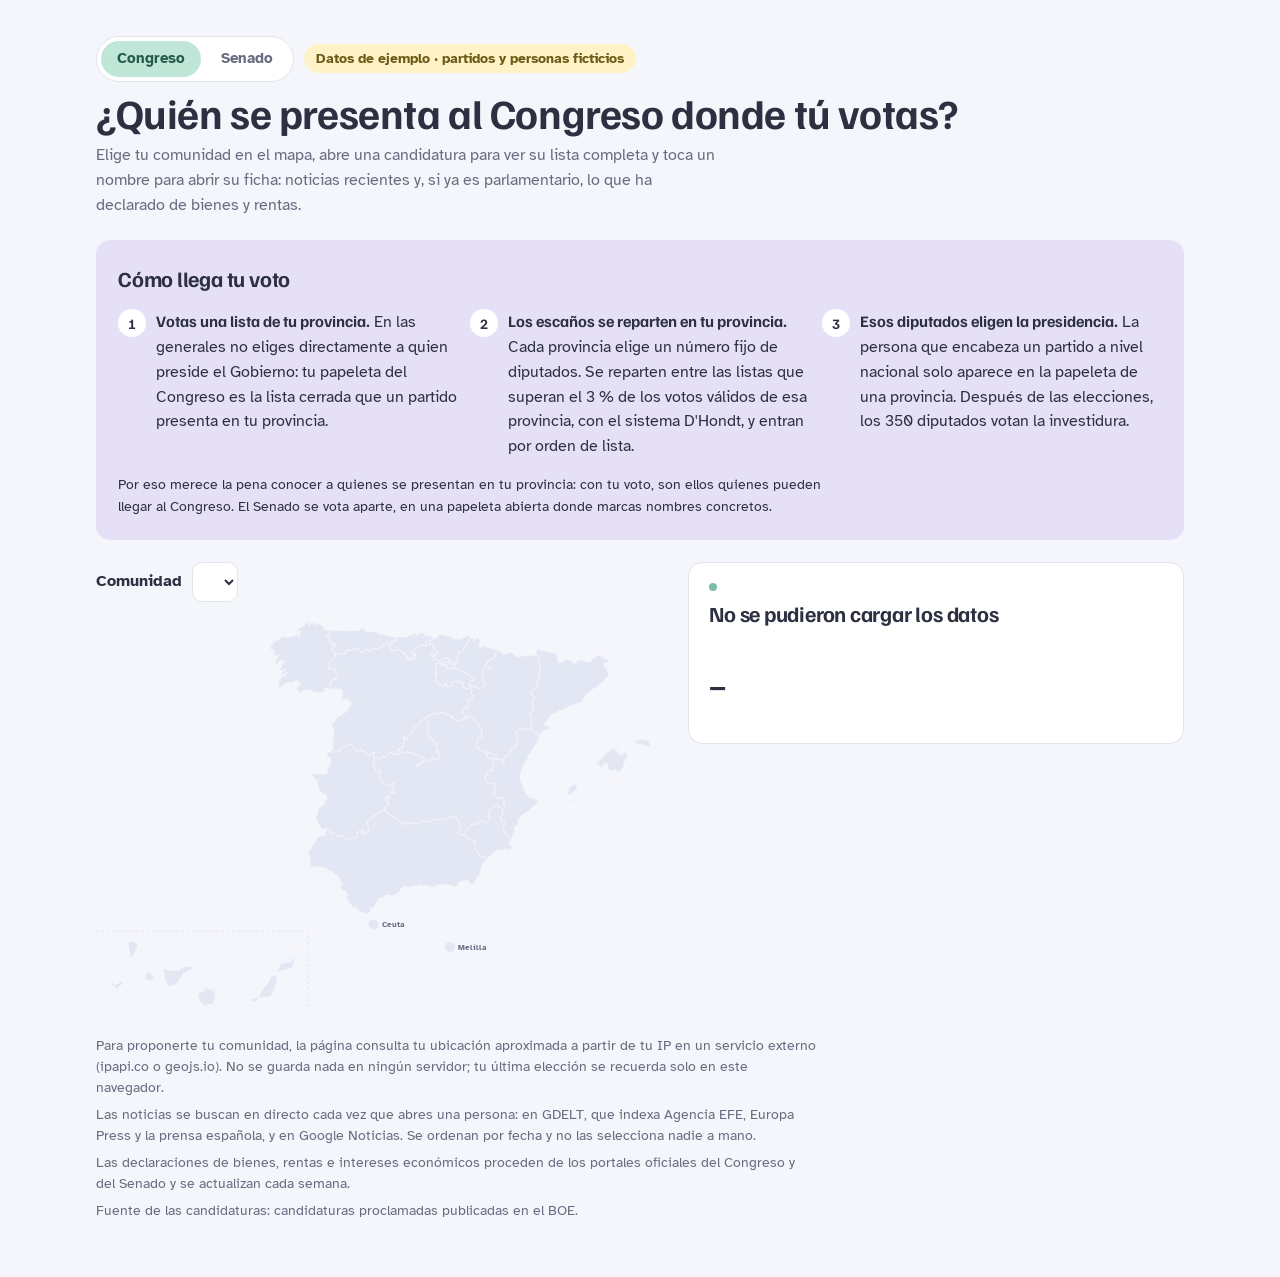
==== index.html @ e9a712c1 "Add files via upload" ====
<!doctype html>
<html lang="es">
<head>
<meta charset="utf-8">
<meta name="viewport" content="width=device-width, initial-scale=1, viewport-fit=cover">
<title>Candidaturas al Congreso</title>
<meta name="description" content="Quién se presenta en tu provincia a las elecciones generales y cómo llega tu voto a sus candidatos.">
<link rel="preconnect" href="https://fonts.googleapis.com">
<link rel="stylesheet" href="https://fonts.googleapis.com/css2?family=Atkinson+Hyperlegible:wght@400;700&family=Familjen+Grotesk:wght@600;700&display=swap">
<link rel="stylesheet" href="estilos.css">
</head>
<body>
<div class="wrap">
  <header>
    <div class="top">
      <nav class="camaras" aria-label="Cámara">
        <a href="./" aria-current="page">Congreso</a>
        <a id="otra-camara" data-base="https://senado.example.es/" href="https://senado.example.es/">Senado</a>
      </nav>
      <p class="aviso" id="aviso" hidden>Datos de ejemplo · partidos y personas ficticios</p>
    </div>
    <h1>¿Quién se presenta al Congreso donde tú votas?</h1>
    <p class="lead">Elige tu comunidad en el mapa, abre una candidatura para ver su lista completa y toca un nombre para abrir su ficha: noticias recientes y, si ya es parlamentario, lo que ha declarado de bienes y rentas.</p>
  </header>

  <section class="intro" aria-labelledby="t-intro">
    <h2 id="t-intro">Cómo llega tu voto</h2>
    <ol>
      <li><span class="paso">1</span><p><b>Votas una lista de tu provincia.</b> En las generales no eliges directamente a quien preside el Gobierno: tu papeleta del Congreso es la lista cerrada que un partido presenta en tu provincia.</p></li>
      <li><span class="paso">2</span><p><b>Los escaños se reparten en tu provincia.</b> Cada provincia elige un número fijo de diputados. Se reparten entre las listas que superan el 3&nbsp;% de los votos válidos de esa provincia, con el sistema D'Hondt, y entran por orden de lista.</p></li>
      <li><span class="paso">3</span><p><b>Esos diputados eligen la presidencia.</b> La persona que encabeza un partido a nivel nacional solo aparece en la papeleta de una provincia. Después de las elecciones, los 350 diputados votan la investidura.</p></li>
    </ol>
    <p class="nota">Por eso merece la pena conocer a quienes se presentan en tu provincia: con tu voto, son ellos quienes pueden llegar al Congreso. El Senado se vota aparte, en una papeleta abierta donde marcas nombres concretos.</p>
  </section>

  <main>
    <div class="mapa-caja">
      <div class="selector">
        <label for="sel-ccaa">Comunidad</label>
        <select id="sel-ccaa"></select>
      </div>
      <svg class="mapa" viewBox="0 0 800 560" role="group" aria-label="Mapa de comunidades autónomas">
<path class="marco" d="M-0.7,444.9L296.9,444.9L296.9,555.3"/>
<path class="ca" data-id="andalucia" tabindex="0" role="button" aria-pressed="false" aria-label="Andalucía" d="M323.8,301.5L325,301.9L326.8,303.2L328.2,303.6L329.5,303.3L329.2,305.1L328.4,306.4L328.7,306.8L330.4,306.9L330.4,307.6L331.3,308.1L332.1,307.6L334.9,308.1L336.5,307.9L338.2,310.3L337.9,311.7L338.6,312.1L339.6,311.7L341.8,312.2L341.9,312.7L343,312.7L342.7,311.9L344,310.8L343.6,310.3L345.3,310.2L346.3,310.7L347.2,310.8L347.7,312.8L348.8,313.5L349.8,314.6L352,315L352.7,315.7L354.3,315.8L355,316.7L357.6,314.6L358.6,314.6L361.3,313.8L362.3,314.2L362.9,313.8L364.6,314L365.5,312L365.4,311.2L366.1,311.1L366.5,310.1L365.7,309.1L366.4,307.2L367.7,306.7L367.9,305.5L369.6,304.5L370.1,304.7L371.9,303.9L373.1,304.2L374.2,303.3L375.9,304.2L375.1,305.1L375.6,305.8L374.7,306.7L373.6,307.1L373.9,309.2L375.5,309.4L378.1,306.6L380.2,306.9L380.6,305.9L381.3,306L382.2,305L382.1,303.2L382.9,302.9L382.7,299.9L382.1,299.1L381.5,297L380.7,296.4L381.4,294.4L380.3,293.3L380.4,292.5L381,290.8L383.1,289.2L384.5,289.3L384.8,288.1L387.6,286.2L387.8,285L388.8,285.1L388.5,284L389.2,282.9L392,283.2L391.9,282.3L392.6,281.5L394.2,280.7L394.9,279.8L396,279.2L396.1,278.5L397.1,278.9L397.1,278.1L397.8,278L397.1,275.7L397.7,276.1L399.8,275.9L400.6,276.3L402.8,275.2L403.7,275.4L404.7,276.3L404.7,277L407.1,277.7L409.8,277.5L410.3,278.9L410.5,281.1L412.4,282.3L413.6,282.3L415.6,283.3L416.8,283.5L417,284.5L418.6,284.9L420.5,286.1L421,287.5L422.9,287.9L423.1,288.6L423.9,288.3L424.1,288.9L425,289.2L426.1,290.4L427.6,292.6L429,292.8L433.1,294.6L434.6,295.6L435.3,295.3L435,293L435.8,292.5L437.2,292.6L440,293.5L443.6,293.5L446.3,294.1L450.1,294L451.6,293.5L452.4,293.6L453.6,292.6L453.6,291.6L454.5,291L456.3,290.9L457.3,291.4L457.7,290.9L459,291.4L461.2,291.8L462.3,292.3L463.7,291.7L463.8,289.2L465.5,289.5L466.1,291.4L467.1,291.5L468.5,292L470.5,291.4L472.4,289.6L472.4,287.7L474.5,287.3L475.2,287.4L476.4,288.4L480.6,288.8L482.7,289.4L485.3,287.1L488,290.4L488.5,289.7L488.3,288.8L489.7,287.4L490.6,287.1L492,287.3L492.7,288.1L493.9,287L496,285.9L496,285.4L497.5,284.5L497.8,283.8L499.2,284.9L501.6,285.6L503.9,284.6L504.7,284.6L506.1,285.7L505.7,286.5L506.1,287.3L505.7,288.7L506,289.8L506.9,290.3L507.6,290.1L509.7,290.5L509.4,291.9L510,293L509.9,295.6L510.1,296L511.7,296.4L512.1,297.4L511.7,298.2L511.8,299.2L511.4,299.9L511.8,301.7L511,302.6L509.8,304.5L509.2,304.9L509,305.7L507.6,307.3L508.8,308L509.6,308.1L510.7,308.8L512.7,309.3L513.1,309.8L515.3,310.2L516.6,310L518.5,311.1L518.6,312L519.5,313.4L521.2,315L523.1,315.9L524.1,317L525,316.4L526.2,316.2L527.2,317.4L529.2,317.2L530.6,317.6L531.6,317L532.5,317.6L531.7,319.1L531.7,320.3L531.4,322.7L532,325.2L531.5,325.7L531.5,328.2L533,330.8L534.1,331.8L534.2,332.5L537.8,337.4L539.2,339.5L540.9,340.5L540.6,339.6L543.8,339.8L547,341.9L548.6,343.2L547.8,344.2L547,344.2L546.3,345.2L545.6,347L543.5,349.5L542.9,350.8L542,351.4L541,354.7L540.8,357.4L540.3,358L540.2,360.2L539.1,362.1L539.2,363.2L538.3,364.7L538.6,366.8L537.9,367.6L537,367.4L536.2,368.2L535.7,369.6L534.9,369.6L534.2,370.5L534.5,372.9L533.5,373.1L531.9,375L531.8,376.5L530.1,377.3L529.3,379L528.2,379.1L526.5,379.8L523.7,376.4L521.8,374.6L520.7,373.9L518.8,373.6L517.1,374.4L516.1,375.4L513.9,374.1L512.8,374.8L510.2,375.4L508.7,377.7L507.9,380.3L506.6,381.8L504.5,382.8L502,383.1L500.3,382.1L499.3,381.8L498.3,382.4L497.7,382.3L495.9,380.2L494.9,379.6L494,379.5L492.4,380.3L490.4,379.9L488.3,380.1L486.4,379.8L484.7,380.1L482.6,380L482.4,380.3L480.8,379.8L478.2,380.8L476.7,380.8L475.7,382.2L473.6,382.9L473.4,383.3L470.5,383.3L468.7,381.8L467.5,382.4L466.3,381.9L465.4,380.9L462.8,380.8L462.2,381.7L460.3,381.6L459.6,381.9L458.7,381.3L458.2,381.8L457.1,380.9L455.3,380.5L453.9,380.8L453.3,381.2L451.6,381.4L449.9,382.2L448.4,381.5L445.2,381L444.4,381.2L443.3,382.3L440.6,382.9L437.4,383.2L435.9,383L433.4,383.1L430.9,382.6L429.3,383.9L428.4,385.8L427.2,387.1L425.9,389.6L424.6,390.5L422.8,390.8L421.8,391.6L420.5,394.4L418.9,394.6L418.2,395.3L416,395.6L411,394.4L409.2,394.4L407.6,394.9L404.4,397.1L403.3,397L402.1,397.6L401.1,397.6L400.1,398.4L398.9,398.7L398,399.4L397,399.4L395.1,401.6L393.9,405.1L393,405.6L391.7,408.6L390.9,409.6L390,412.1L389.8,413.6L389.2,413.7L388.3,413.1L387.8,412.2L386,412.3L385.3,413.3L385.4,415L386.2,414.7L386.2,415.4L385.3,415.3L385.8,415.9L385.3,417.1L386,417.4L385.8,418.1L384.3,419.2L383.3,419L382,419.9L379.4,421.1L378,421.3L376.1,419L374.2,418.2L373.4,418.6L371.7,417.9L370.3,417L369.7,417.5L368.5,416.1L367.4,414.4L366.3,413.2L364.6,411.6L363.3,411.5L361.4,411.9L360.3,411.5L359.3,411.7L357.4,408.3L357.1,407.1L356,405.6L354.7,405.4L353,401.4L351.5,400.1L350.8,397.5L348.7,393.3L347.9,392.2L349,392.5L349.9,394.2L349.6,394.8L350,395.9L351.2,396.3L351.8,395.2L352.7,395L353.6,393.8L353.6,393.1L352.4,392.7L352,393.8L351,394L350,393.1L350.9,392.9L351.5,390.5L350.8,389.6L349.7,389.8L349.1,388.5L348.2,387.7L346.5,387.3L345.8,387.8L344.2,386.8L344.2,386L342.2,382.1L342.2,381.1L343.3,380.6L345.7,378.7L345.5,378.1L344.3,377.5L342.4,372.4L341.7,371.3L339.8,368.7L336.6,366L331,362.1L327.7,360.1L326.1,359.6L325.7,359L324.2,358.4L322.5,356.8L322.5,357.5L323.6,358.5L320.9,357.1L318.3,355.5L316.2,354.8L315.8,355L312.8,354.7L307.3,354.9L306,355.2L302.9,356.4L301.4,355.7L301.1,352.8L300.5,352.1L301.1,350.8L300.3,348.9L300.3,346.7L300.6,346.1L300.6,344.4L299.6,343.5L300.3,342.8L299.9,342.4L299.9,341L299.5,340L299.7,339.2L299,338.7L298.6,337.2L297.9,337.2L297.4,335.6L298.1,335.3L297.7,334.7L298.3,334.3L298.9,332.9L300.5,330.7L300.9,327.9L302.3,325.6L302.1,324.9L303.3,324.5L304.1,323.6L306.6,321.7L308.5,318.7L308.4,317.6L309.6,316.3L310,314.5L309.4,313.3L310.1,312.6L311,312.9L312,312L313.2,312.7L315.5,312.1L315.1,310.8L316.5,310L317.8,310.6L317.9,311.4L318.7,311.8L319.6,311.2L320.5,311.3L320.6,309.9L321,309.7L321.2,307L321.8,307L322.5,304.6L322.1,304L322.8,302.7Z"><title>Andalucía</title></path>
<path class="ca" data-id="aragon" tabindex="0" role="button" aria-pressed="false" aria-label="Aragón" d="M520.1,145.1L518.9,144L516.3,143.4L516.1,141.7L515.4,138.3L514.9,138.1L515,136.5L515.5,135.6L515.2,134.6L515.7,134.5L516.8,133.2L516.8,130.9L517.3,129.8L519.5,130.3L520,130.6L519.8,132.7L521,132.8L521.4,132.3L523.2,131.4L523.8,131.4L523.3,130.3L523,128.6L521.9,127.4L521.9,125.5L522.3,124.4L521.1,122.8L521.1,121.5L522.4,121.3L523.8,121.5L524.7,119.7L525.6,119.3L526.1,118.1L527.9,118L528.2,116.3L528.8,116.1L529.1,114.7L527.8,114.2L528,113.4L527.1,112L526,111.5L526.3,110.7L527.2,109.5L526.9,107.6L526.6,107.7L526.2,106.3L525.5,105.3L525.3,102.4L524.9,101.8L525.8,101.3L525.5,100.2L526.1,100.8L527,100.7L527.7,101.1L528.7,100.7L529.7,102.1L530.8,102.6L531.9,102.8L532.4,102L533.1,102L534.7,102.7L535.4,103.9L536.9,104.5L538.2,104.5L539.1,103.7L540.2,103.7L541,104.1L542.2,104.1L542.8,103L543.6,102.5L544,100.4L544.9,98.5L546.2,97.2L545.9,95.7L544.3,95.7L543.6,94L542.4,93.1L542.4,90.3L541.5,89.2L541.4,88.2L541.9,87L542.2,85.3L541.8,84.6L543.4,82L544.2,81.1L543.9,80.3L543,80.1L543.6,78.5L543.5,77.7L544.4,76.3L545.4,75.8L546,74.5L545.8,73.9L545.1,73.1L546,70.7L547.5,71.3L548.4,70.9L548.3,69.4L549.9,68.2L549,67.8L549.8,67.7L549.9,65.8L552.2,65.6L553,65.8L554.2,65.4L554.4,64L554,63.2L554.4,62.7L556.6,62.4L557.4,61.9L558.2,60.2L559.1,60.2L558.9,59.3L560.3,59.1L560.9,57.9L560.3,57.1L560.6,56.8L560.3,54.7L560.6,54.7L561.7,53.2L561.5,51.8L562.8,50.7L563.9,50.5L564.8,50.7L564.8,51.8L566.1,52.7L566.8,52.4L567.6,53.4L569.9,54.8L570.1,56.2L570.9,55.9L571.5,56.4L571.4,57.3L572,57.4L572.2,56.6L572.8,56.7L572.8,55.7L573.4,54.9L576,56.2L577.2,55.4L577.8,55.9L578.9,54.9L579.5,53.8L580.3,53.9L580.7,53.1L582.1,53.6L583.6,54.9L585.9,55.9L586.6,55.1L587.1,56.6L587.5,56.7L588.8,58.3L588.9,58.9L590.4,59L590.7,60.1L593.1,60.4L594,59.5L594.9,59.7L596.4,58.5L597,58.8L598.1,58L599,57.9L599.5,57.2L600.6,57.5L601.5,58L602.7,58L603.2,59.1L604.2,60.1L605.3,59.2L605.2,58.3L606.4,57.2L607.9,58.3L608.9,58.7L611.1,58L612.5,58.3L613,57.7L615.2,57.8L615.8,57.6L617.8,57.8L618.7,59L619.3,59.3L619.6,60.8L621.2,61.5L622.3,61.4L622.1,63.9L621.4,65.2L621,66.7L621.6,67L620.9,68L620.1,68.1L620.9,69.4L621.1,70.7L622.1,71.6L621.8,72.2L622.7,73.1L621.9,74.2L623.8,74.7L622.7,75.6L622.8,76.1L623.7,76.2L623.1,77.4L623,79.8L622.3,81.5L622.4,82.2L621.9,84.2L622.6,84.6L622,85.3L622.4,87.6L621.8,88.3L621.4,91L621,91.8L621.5,92.3L621.3,93L620,93.7L619.5,95.4L619,94.9L618,97L619.6,97.3L619.4,99.3L620.1,99.9L619.1,100.5L619.1,101.1L618.3,101L617.8,102.8L616.6,102.9L615.7,104L615.3,105.9L612.7,106.6L612.7,107.9L612.2,107.5L611.7,108.9L610.3,110.7L610.3,111.7L611.7,113.2L611.3,113.7L611.5,114.9L613.6,115L614.5,114.5L615,115.3L614.8,116.4L615.5,117.5L614.5,119L614,120.4L611.7,120.9L612,122.1L612.5,122.4L612.2,124.5L611.4,125.6L613,126.6L613.7,127.6L612.8,128.9L613.7,129.5L613.6,130.1L614.5,131.3L614,134.1L613,133.9L612.3,134.3L611.9,137.5L610.7,138.4L610,138.4L610,139.5L608.5,139.3L608.1,139.9L608.5,140.3L608.3,142L609,142L609.1,143.2L610.5,144.5L611.6,145.2L610.9,145.4L611.9,146.7L612.1,147.9L611.9,149.4L611.4,149.9L610.7,152.3L611.4,152.8L611.3,153.7L612.6,155.4L611.8,156.5L611,157.3L610.9,158.3L610.2,158.4L609.4,159.4L608.9,159.2L608.8,160.4L607.8,161.2L606.6,160.8L605,161.7L604,163L603.3,162.8L603.3,161.8L602.7,161.2L601.2,161.2L600.9,161.6L599.5,161.5L596.9,160.3L596.1,159.3L596.1,158.7L594.2,159.1L593.1,160.7L592.7,162.6L593,164L592.4,164L589.9,165.7L589.4,164.8L588.2,165.1L587.3,166L587.8,166.4L587.6,167.9L590,168.8L591,168.2L591.1,170.9L591.5,171.8L591.1,172.9L592.2,174.2L592.4,175.4L590.1,176.4L589.7,177.2L590.3,178.1L591.4,178.8L592.2,179.8L592.5,181L591.4,181.5L589.5,183.8L588.2,185L589,186L589,186.7L586.4,188.4L585.7,188.2L584.7,188.9L583.4,188.5L582.7,187.9L582.2,191.1L581.8,191.6L582,192.9L581.5,194.2L580.7,194.5L579.9,195.9L580.6,197.5L580.2,197.3L579.3,197.8L578.6,198.7L577.1,199L576.5,199.5L574.8,199.6L574.7,201.2L573.8,202.3L572.2,203L571.8,204.7L572.6,206.7L574,208L572.9,208.6L571.3,210L570.5,209.8L569.5,209L569.9,207.7L569.2,206.4L569.4,205.2L568.8,204L568.3,204.4L566.9,203.6L565.4,203.4L564.5,203.8L563.2,203.5L561.3,204L560.5,204.6L559.8,204.3L558.8,202.3L559.9,202L561.9,200.7L562.3,199.4L560.7,197.9L559.7,197.6L558.7,196.8L556.6,197.2L555.5,197.1L555,196.6L554.8,195.6L553.5,194.2L552.8,192.8L552.3,192.6L551.9,193.6L552.1,195.6L550.8,196.5L550.3,196.2L549.3,196.4L547,195.9L547.1,195.3L547.2,193.2L545.8,194L544.3,193.1L543.1,193.8L541.8,192.7L540.9,191.6L540.3,191.3L538.1,189.4L537.8,188.7L536.8,188L536.4,188.1L536,189.8L535.3,188.5L536.5,187.6L535.4,186.4L534.6,186L533.1,183.9L531.9,183.6L532.1,182.8L532.7,182.8L534,180.1L536.1,178.7L535.6,175.9L536.1,174.6L535.8,174L536.5,173.2L536.9,173.7L538.1,173.7L539.6,174.6L541.7,172.7L540.8,171.8L541.7,169.4L541.7,167.9L540.7,166.3L540.5,165.2L541.3,164.1L540.9,161.2L539.9,160.6L537.7,158L537.5,157.1L538.1,155.6L535.8,153.1L533.6,151.4L531.8,149.7L531.3,148.7L530,147.6L527.7,147L526.2,145.5L524.8,145.4L524.1,143.9L523.7,143.7L521.8,144.6L520.2,144.9ZM552.4,74.1L551.5,76L554.1,76.5L554.4,75.9L553.7,74.8ZM550.8,76.3L549.6,77.3L549.5,78.5L550.6,77.7Z"><title>Aragón</title></path>
<path class="ca" data-id="asturias" tabindex="0" role="button" aria-pressed="false" aria-label="Principado de Asturias" d="M329.6,23.4L329.7,22.8L331.8,22.9L332.8,22.1L334.1,22.2L335.5,22.7L335.7,22.5L337.2,22.6L337.9,23.2L338.8,23.2L339.5,22.5L339.8,22.9L340.7,22.8L341,23.2L341.6,22.8L342.5,23.2L343.5,22.7L344.6,22.7L346,23.5L346.4,23.4L348.4,23.8L350.3,23.7L350.4,22.7L351.9,23.7L353.2,23.4L354.1,23.8L355.5,23.4L356.5,23.3L358.8,22L360.2,22.8L360.8,22.6L360.7,23.2L361.5,23.1L363.6,23.9L365.3,23.3L367,22.4L367.4,22.6L369.3,22.7L370,22.3L369.7,21.8L371,21.2L371,20.5L372,20.6L373.1,19.7L373.1,18.8L373.7,18.9L374.2,19.8L375.8,20.2L375.6,21L376.9,22.7L377.6,23.1L378.8,23.5L379.1,24.5L380.8,24.8L381.9,24L382.6,24.5L385.6,24.3L386.4,24.7L387.4,24.4L389.5,24.2L390.5,25.2L393.6,25.2L394.9,26.1L394.8,26.6L396.4,27.7L396.8,28.4L399.9,27.9L400.4,28.2L401.5,28.3L402.1,28.8L404.3,29.2L405.7,29L407.1,29.1L409,29.7L409.5,30L410.6,29.9L411.3,30.4L413.4,30.7L414.3,31.3L416.6,31.7L417.6,32.1L420.4,32.2L420.8,32.5L421.6,32.1L422.8,32.4L422.9,33L422,33.8L422,35L422.5,35.2L422.5,38.2L421.9,38.8L421.5,38L419.3,37.4L418.2,38.6L418.4,38.9L415.7,39L414.8,39.5L415.1,40.8L414.6,41.9L414.7,43L413.9,43.2L413,42.8L411.3,43.5L410.6,43.4L410.7,42.9L410,42.1L409.5,40.9L408.6,40.4L407.7,41L406.9,41.1L404.8,43.2L404.8,43.9L403.9,43.2L403.3,43.2L402.5,43.7L401.9,43.5L401.9,44.1L401.2,45.2L400.9,47.4L399.5,47.4L399.2,46.7L398.5,47.4L397.7,47.5L396.5,48.3L394.7,48.1L394.2,48.7L393.1,48.3L392,48.3L391.9,47.7L390.4,48.1L390.1,50.1L387.9,49.7L386.8,49.8L386.2,51.4L385.8,51.1L384.6,51.6L383.5,51.4L383.2,50.9L381.2,50.8L379,49.5L377.5,50.3L377.2,51.3L376,53.1L376.3,53.8L374.6,54.4L373.1,54.3L372.5,53.3L371.5,53.4L371.5,52.7L370.8,52.8L369.8,51.8L369,51.5L368.5,50.2L368.8,49.6L368.4,49L366.7,49.5L364.3,48.3L363.9,48.8L363.7,50.6L362.2,51.1L361.7,50.4L360.3,49.6L359.3,49.7L358.7,51L358.8,51.7L357.4,51.3L356.7,50.3L356.3,50.7L355,50.4L355,49.8L354,49.1L353.4,49.9L352.5,50L352.6,51.1L351.9,51.2L352,52L350.6,52.8L349.4,52.3L349.7,53.6L351,53.8L350.7,54.5L351,55L349.3,55.3L348.8,56L348.1,55.6L346.9,56.3L345.4,56L344.4,56L344.3,55.6L341.3,55.7L340.1,55.9L338.8,57.6L338.1,57.6L338.2,56.8L336.3,55.9L335.7,55.2L335.9,53.7L334.3,51.9L333.3,52L332.1,50.8L331.9,49.7L331.2,50L331.2,51.8L330,50.3L330.6,49.2L331,49.8L331.1,48.4L331.8,47.5L332.9,47.2L333.1,47.7L333.9,46.8L334.9,46.8L335,46.3L336.5,45.2L336.8,44.2L336.2,43L334.8,41.9L334.4,43.4L333.8,43.5L332.4,44.6L331.7,44.5L330.9,42.8L331.5,41.6L331.3,40.9L330.2,40.7L329.9,39.8L329.5,40.3L328,38.7L327.7,37.5L328,35.8L326.6,35.6L326.2,34.4L325.6,34.2L325.8,32.1L325.4,31.5L324.7,32L324,31.5L324.3,30.2L324.3,29.1L325.3,29.1L325.9,29.5L327,29L327.3,28L329,26.9L329.1,25.3Z"><title>Principado de Asturias</title></path>
<path class="ca" data-id="baleares" tabindex="0" role="button" aria-pressed="false" aria-label="Illes Balears" d="M670.2,257.4L669.5,256.9L669.6,256.3ZM668.6,251.4L668.4,252.3L668.7,254.5L667.8,254.1L667.4,254.7L666.7,253.2L665.9,252.7L664.4,253.2L664,252.7L662.7,252.8L662,254L660.4,252L661.1,249.6L660.2,248.8L660.8,248.2L662.1,248L663.8,247.6L662.8,246.3L662.9,244.9L663.6,243.8L665.4,242L666.1,242.6L666.4,241.7L667.7,241.5L668,240.7L668.6,241.2L669,240.3L670.8,240L671.1,239.3L672.1,238.9L673.3,240L674.6,239.7L675.5,240.6L674.8,240.9L675.1,242L676.1,242.7L674.9,244L674.9,245.4L673.7,245.4L673,246.1L673.1,247.9L672.3,248L672.2,248.7L671.1,249.9L669.6,249.9L669.6,250.7L668.9,250.7ZM669.2,264.6L668.6,261.9L668.8,261.9L668.3,260.6L669,259.9L669.9,260.2L670.4,258.2L671.1,259.5L672.1,260.1L673.1,261.6L674.8,262.3L676,261.1L676.9,261.8L676.7,263.2L674.7,263.3L672.5,262.1L671.1,262.1L670.7,263.1ZM700.4,211.2L700.5,210.7L701.5,209.7L701,210.9ZM712.4,210.9L712.1,211.7L710.9,211.9L710.1,212.8L710.3,214.3L710,216L709.1,216L707,213.9L707.3,213.1L706.6,212.3L705.3,213.1L705.4,212.5L704.7,212.5L704.1,213.5L703,211.8L702.1,211.4L702.4,210.7L701.9,210.2L702.2,209.2L703.3,208.7L704.6,207.3L706.2,206.2L707.4,204.4L708.6,203.3L709.6,203.2L710.6,202.2L711.9,200.3L712.3,199.4L713.4,198.7L713.5,197.8L714.2,197.4L714.6,196.6L716.1,195.3L716.4,195.5L717.4,194.7L717.2,194.1L718.5,193.9L720.3,192.5L721,192.2L722.1,190.9L723.3,190.5L723.8,189.6L725.3,190L726.7,188.3L728.1,188.3L727.9,188.8L730.4,188L731.3,186.7L732,186.3L732.7,186.6L733.9,185.9L733.6,186.9L732.8,187.2L731.8,188.2L730.9,188.2L730.1,189.4L729.4,189.2L729.1,190.4L729.7,191.5L730.6,191.8L731.4,191.1L731.8,191.3L733.6,189.5L734,189.7L733.4,190.7L733.9,191.4L733.4,192.4L731.1,193.1L731.4,194.6L733,196.3L735.5,197.3L737.3,197.7L739.9,195.8L740.1,194.4L740.5,194.1L742,195L743,195L744.3,195.8L745.3,195.6L745.3,196.9L746.2,196.8L745.6,197.7L745.9,200.4L745.3,200.5L745.3,201.7L744.2,201.6L743.7,202.7L743.6,204.2L744.4,204.7L743.5,204.9L743.2,206.3L742.2,206.9L740.7,209.4L740.4,211.1L740.6,213.9L739.9,214.8L739.8,215.5L738.9,217.2L738.4,216.9L737.7,218.6L737.1,219.1L736.1,219.1L735.1,220.2L733.5,222.7L732.7,223L732.2,222.3L731.2,221.7L730.5,220.7L729.6,220.8L729.8,219.7L728.5,218.7L727.1,218.6L726.3,219.2L725.1,218.8L723.6,219L723.1,219.6L722,219.2L721.4,219.5L719.6,218L719,216.9L719.2,215.9L717.9,214L718.8,212.3L717.6,211L715.9,210.1L713.6,209.6L713.5,210.8ZM729.5,231L728,230.2L728.4,229.5L729.4,229.7L729.2,229L730.5,229L729.8,229.7L730,230.8ZM772.2,185.5L769.7,184.7L768.7,184L766.2,182.9L765.9,183.1L763.6,182.5L761.3,183.7L758.3,184.2L758.2,182.7L758.6,182.2L757.9,180.4L756.6,180.3L756.4,179.4L757,178.7L757.3,177.6L758.5,177.1L759.5,177.1L760.2,176.6L760.8,177.1L761.1,176.6L762.6,176.1L763,176.5L765.1,175.9L765.5,175.5L766.3,176L767.6,175L768.5,176.1L769.5,174.9L769.3,176.3L770,176.5L769.6,174.7L770.8,175L770.7,175.8L771.8,176.8L771.9,176.1L773.5,177.8L774.5,177.4L775,177.6L775.2,179.3L776.4,180.1L776.3,180.7L776.8,181.8L777.7,182.4L778.1,183.3L777.4,183.3L778.1,184L778.2,184.9L778,186.3L777.2,187.2L775.8,187L773.4,186.2Z"><title>Illes Balears</title></path>
<path class="ca" data-id="canarias" tabindex="0" role="button" aria-pressed="false" aria-label="Canarias" d="M31.6,524.5L30.7,525.5L30.5,526.8L29.5,527.3L28.4,526.3L27.9,524.5L27,523.3L23.4,521.6L22.4,521.4L21.8,520.5L22.4,519.7L22.9,518.1L24.1,517.7L25.2,518.9L27.2,519.6L28.6,519.4L31.2,518.3L32,517.6L31.9,516.6L34.1,516L36,516.1L37,517.3L37.3,518.6L34.2,521.9L33.6,522.8L32.2,522.9ZM47.8,476.3L47,474L46.5,473.3L46.8,472.2L46.4,470.7L45.6,468.7L45.6,465.1L44.9,463.5L45,462L45.9,461.1L46.8,460.8L47.6,459.8L50.4,458.5L51.5,459.6L53.2,460.7L55.8,460.7L57.2,461.4L57.7,463.6L57.5,464.6L58.5,467.5L57.9,468.7L57.1,469L55.4,470.7L55.6,474.1L55.2,474.4L54.3,476.8L52.6,478L51.8,479.3L50.4,480.5L49.1,482.3L47.9,481.9L47.4,479.9L47.9,477ZM75.4,514.7L72.7,514.6L71.4,514L71.4,513.4L69.4,511.4L69.4,510.2L68.4,508.9L69.3,507L69.2,506L71.4,503.2L73.8,502.9L74.6,503.1L75.1,504.3L77.3,504.8L78.2,506.4L80.9,508.6L81.2,510.1L81,512.1L77.7,513.8L76.8,514.6ZM99.2,518L99.2,516.7L98,515.2L97.1,513.1L97,511.2L95.9,509.1L95.8,506.8L96.4,506L95.6,503.9L94.8,502.7L94.2,500.4L93.4,500L93.8,499L96.3,498.9L98.7,498.1L99.4,499.4L102.1,500.1L106.1,500L106.6,499.5L107.6,500.1L110.1,500.7L112.8,499.9L114.5,500.3L115.5,500.1L116,499.3L117.1,499.5L117.4,498.8L120.1,497.2L120.8,495.6L123.4,494.5L124,494.7L125.8,494.4L126.2,493.3L127.7,494.1L129.1,493.9L131.4,495.2L133.1,495.1L135.1,494.5L136.1,495.2L136.4,497L134.9,498.5L134.4,498.3L130.7,499.6L129.8,499.6L128.5,501.4L127.8,501.4L124.5,503.6L124.1,503.4L122.5,504.2L121.5,505.6L121.5,507.8L121.2,508.5L119.7,509.5L119.4,510.6L116.6,513.8L116.8,514.1L115.6,516.3L116,516.7L113.6,518.1L111.7,519.9L108.6,521.6L108.2,522.6L107.6,522.1L105.7,521.8L104.1,522.1L102.9,522.7L101.9,522.2L101.1,522.6L99.7,521.6L100.1,519.5L98.8,518.7ZM167.1,534.9L168,537.4L166.9,538.7L166.9,540L167.7,540.7L166.4,541L165.5,543.4L165.5,545.1L164,545.3L163.1,547.4L162.1,547.8L159.5,547.8L155.2,548.9L154.7,550L153,549.9L152.2,548.9L151.6,549.1L150.2,548L149.4,548.3L148.9,546.8L147.2,545.5L144.7,542.1L143.7,538.4L143.2,537.2L143.9,535L144,533.4L145.1,531.9L145,531.4L146.7,531.4L148.3,530.1L149.8,529.9L151.8,528.2L151.6,527.3L153.1,524.7L152.6,523.7L154,523.8L154.8,524.7L156.3,524.1L157.3,525.8L159,526.4L160.9,526.5L161.6,526.3L164.1,527.9L164.4,528.6L165.6,528.6L166.6,527.9L166.2,526.7L167.5,525.9L168.3,526.5L167.3,529L166.7,527.8L166.5,529L167.1,530.8L166.2,532.8L166.2,533.7ZM220.4,544.1L218,543.1L214.7,541.3L213.3,541.3L214,540.8L213.8,539.8L217.4,540.3L220,540L223.8,538.9L227.9,536.6L229.2,535.6L230.4,533.2L230.4,531.5L231.5,529.2L233,528.4L234,527L234.2,525.9L235.1,523.8L236.7,522.5L238.2,521.6L240,519L240.6,517.6L242.8,515.4L242.7,514.3L244.9,510.8L244.6,509.7L244.8,508.4L247.2,507.7L248.1,507.9L249.9,507.2L250.4,507.7L251.8,507.1L252.8,508L252.7,508.5L253.8,509.2L254.1,511.3L253.8,512.4L253.6,517.3L253.1,517.8L252.9,519.6L252.3,520.1L251.6,522.3L250.5,522.7L250.2,523.4L250.5,524.7L250,525.9L250.4,526.8L250.1,528.6L249.4,529L248.1,531.6L247.2,532.3L246.5,533.8L246.7,534.3L244.8,536.8L243.4,537.4L241.4,537.1L240.1,537.9L236.8,537.8L232.5,538.2L232.2,538.5L229.9,538.3L228.7,538.7L226.8,541.1L223.7,543.2L222.1,544.5ZM255,508.8L254.5,507.9L255.7,507.3ZM268,498.9L265.8,499.9L264.3,499.4L262.5,499.5L260.7,500.2L259.9,501.6L257.8,503.3L257.6,502.4L255.9,501.6L253.5,501.4L253.5,499.8L256.6,497.6L256.9,494.2L258.4,491.8L261.9,489.7L264,490.1L266.8,488.5L267.1,487.9L268.4,488.5L269.9,487.7L270.9,488L271.9,489.1L273.1,488.9L274.1,488L274.5,486.3L276.2,483.8L277.7,482.8L279.9,485.4L279,488L278,488.4L276.9,490L277.5,491.5L275.8,494.7L276,495.3L274.6,497L274.1,496.8L271,498.4L269.3,498.4ZM276.8,482.1L274.9,483.5L273.8,483.4L273.8,482.6L274.9,482.2L275.3,480.8L276.3,479.6L277.4,480.4L277.9,481.2ZM276.6,472.5L277.6,472.3L278.2,473.2L277.2,474.1L276,473.9Z"><title>Canarias</title></path>
<path class="ca" data-id="cantabria" tabindex="0" role="button" aria-pressed="false" aria-label="Cantabria" d="M410.6,43.4L411.3,43.5L413,42.8L413.9,43.2L414.7,43L414.6,41.9L415.1,40.8L414.8,39.5L415.7,39L418.4,38.9L418.2,38.6L419.3,37.4L421.5,38L421.9,38.8L422.5,38.2L422.5,35.2L422,35L422,33.8L422.9,33L422.8,32.4L423.6,32.3L424.3,32.6L425.4,32.2L428,32.4L429.3,31.8L429.6,32.4L431.5,32.6L433.2,32L433.8,32.1L437.7,30.9L438.8,29.9L438.9,30.3L440.9,29.7L441.8,29.8L443.3,28.9L443.8,28.3L446.4,27.6L446.8,27.9L448.7,26.9L449.7,27L450.2,28.2L448.8,28.8L448.6,29.8L449.1,30.4L448.6,31.3L449.9,30.5L449.5,30.1L450.3,29.2L451.2,29.2L450.1,28.6L451.7,28.6L452.6,27.6L453.5,27.6L454.9,26.6L456.1,26.4L456.7,25.8L457.3,26.1L458.4,25.9L458.8,26.7L459.8,26.8L459.8,27.5L461.3,28L462.8,28.2L463.1,29.1L461.8,29.4L461.6,31.2L462.2,29.6L463.2,30.7L465.1,30.4L465.3,30.7L466.8,30.4L468.6,31L469.4,31L470.7,31.5L471.1,32.4L471.7,32.5L473,33.6L473.3,33.5L473.4,35.2L473.2,36.1L471.9,36.3L471.3,37.1L469.2,36.5L468.2,36.8L468.1,36.3L467.1,36.7L466.3,36.6L466.5,37.5L464.9,37.9L464.3,39.2L462.5,39.7L463.1,41.3L463.1,42.6L463.8,45L460.4,44.9L459.1,44.4L457.5,44.1L456.9,44.3L456.5,43.4L455.1,42.8L454.1,44.2L453.9,45.1L453.1,46L452.2,46.8L451.2,46.9L451.2,47.7L450,48.1L449.2,47.7L447.8,47.8L448.4,48.9L447.8,50.1L446.3,50L445.6,51.4L444.3,51.9L443.4,53.1L442.6,55.8L443.2,56.8L445,57.2L445.1,56.6L446.4,56.1L446.4,54.8L447.2,54.5L448.6,55.8L448.3,56.4L447.8,56.3L447.2,57.4L446,57.1L446.3,58L445.6,59.5L446.9,59.9L447.3,59.5L447,58.6L447.4,57.9L448.9,58.9L448.5,59.7L449.2,60.6L449,62.5L447.5,63.2L446.3,62.2L445.7,63.2L445.8,64.1L445,63.8L444.4,64.5L443.2,64.7L442.4,64.1L442.5,63.3L442.2,60.9L441.6,61.5L441.8,62.2L440.7,63.1L440.7,64.3L439.3,64.6L438.7,63.1L437.7,62.9L436.7,63.2L435.4,61.8L436.4,60.7L436.9,61.1L437.6,59.7L436.7,59L434.9,60.4L433.9,59.4L433.4,56.7L433.3,54.8L432.4,54.2L429.2,53.9L428.2,52.8L427.2,50.7L426,50.2L424.9,49.4L424.4,50.6L422.7,50.1L421.3,51.6L419.5,50.8L418.2,51.7L416.5,51.2L415.4,51.6L414.4,51.2L414.7,50.2L413.5,49.8L413.4,48.8L411,47.4L410.3,46.1L410.9,44.6L410.3,43.8ZM435.5,61.5L435.5,61.5L435.5,61.5ZM439,62.2L438.3,61.2L438.1,61.8L438.5,62.9ZM468.9,38.1L469.9,38.4L469.8,39L469.2,39.7L469.4,41.1L468.6,41.5L468.2,41.1L468.2,39.2L467.9,38.5Z"><title>Cantabria</title></path>
<path class="ca" data-id="castilla-y-leon" tabindex="0" role="button" aria-pressed="false" aria-label="Castilla y León" d="M328.5,104.2L328.3,103.4L329.6,101.4L329.1,99.8L327.8,100L327,99.3L326.9,98.8L328.1,98.3L328.5,97.6L328.7,96.4L330.2,95.7L330.7,93.6L332.2,93L332.8,91.8L334,91.2L334.9,91.2L336.5,91.8L336,90.6L336.4,89.9L337.4,89.7L337.5,88.9L338.5,87.6L338.8,84.5L337.6,84.1L337.3,83.5L335.5,83.1L334.7,82L335.8,80.9L335.7,79.5L336.2,78.8L335.1,77.4L334.7,77.8L332.2,76.5L331.8,76L330.5,76.1L329.9,77.3L328.7,76.7L327.9,77L327,76.5L326.2,76.5L326.8,75.3L326.3,74.8L326.9,73.5L327.9,72.6L327.2,71.8L327.5,70.1L328.6,69.4L328.7,68.5L327.6,66.8L328.8,65.5L329.7,65.3L330,65.8L331.1,63.9L331.8,64.7L333.1,63.6L333.6,62.8L334.4,62.4L334.5,61.5L335.5,60.6L334.5,58L335.6,57.7L336.3,58.3L335.9,56.4L336.3,55.9L338.2,56.8L338.1,57.6L338.8,57.6L340.1,55.9L341.3,55.7L344.3,55.6L344.4,56L345.4,56L346.9,56.3L348.1,55.6L348.8,56L349.3,55.3L351,55L350.7,54.5L351,53.8L349.7,53.6L349.4,52.3L350.6,52.8L352,52L351.9,51.2L352.6,51.1L352.5,50L353.4,49.9L354,49.1L355,49.8L355,50.4L356.3,50.7L356.7,50.3L357.4,51.3L358.8,51.7L358.7,51L359.3,49.7L360.3,49.6L361.7,50.4L362.2,51.1L363.7,50.6L363.9,48.8L364.3,48.3L366.7,49.5L368.4,49L368.8,49.6L368.5,50.2L369,51.5L369.8,51.8L370.8,52.8L371.5,52.7L371.5,53.4L372.5,53.3L373.1,54.3L374.6,54.4L376.3,53.8L376,53.1L377.2,51.3L377.5,50.3L379,49.5L381.2,50.8L383.2,50.9L383.5,51.4L384.6,51.6L385.8,51.1L386.2,51.4L386.8,49.8L387.9,49.7L390.1,50.1L390.4,48.1L391.9,47.7L392,48.3L393.1,48.3L394.2,48.7L394.7,48.1L396.5,48.3L397.7,47.5L398.5,47.4L399.2,46.7L399.5,47.4L400.9,47.4L401.2,45.2L401.9,44.1L401.9,43.5L402.5,43.7L403.3,43.2L403.9,43.2L404.8,43.9L404.8,43.2L406.9,41.1L407.7,41L408.6,40.4L409.5,40.9L410,42.1L410.7,42.9L410.6,43.4L410.3,43.8L410.9,44.6L410.3,46.1L411,47.4L413.4,48.8L413.5,49.8L414.7,50.2L414.4,51.2L415.4,51.6L416.5,51.2L418.2,51.7L419.5,50.8L421.3,51.6L422.7,50.1L424.4,50.6L424.9,49.4L426,50.2L427.2,50.7L428.2,52.8L429.2,53.9L432.4,54.2L433.3,54.8L433.4,56.7L433.9,59.4L434.9,60.4L436.7,59L437.6,59.7L436.9,61.1L436.4,60.7L435.4,61.8L436.7,63.2L437.7,62.9L438.7,63.1L439.3,64.6L440.7,64.3L440.7,63.1L441.8,62.2L441.6,61.5L442.2,60.9L442.5,63.3L442.4,64.1L443.2,64.7L444.4,64.5L445,63.8L445.8,64.1L445.7,63.2L446.3,62.2L447.5,63.2L449,62.5L449.2,60.6L448.5,59.7L448.9,58.9L447.4,57.9L447,58.6L447.3,59.5L446.9,59.9L445.6,59.5L446.3,58L446,57.1L447.2,57.4L447.8,56.3L448.3,56.4L448.6,55.8L447.2,54.5L446.4,54.8L446.4,56.1L445.1,56.6L445,57.2L443.2,56.8L442.6,55.8L443.4,53.1L444.3,51.9L445.6,51.4L446.3,50L447.8,50.1L448.4,48.9L447.8,47.8L449.2,47.7L450,48.1L451.2,47.7L451.2,46.9L452.2,46.8L453.1,46L453.9,45.1L454.1,44.2L455.1,42.8L456.5,43.4L456.9,44.3L457.5,44.1L459.1,44.4L460.4,44.9L463.8,45L465.5,44L466.3,43.8L466.6,43.2L467.7,42.9L468.9,41.7L469.8,41.4L471,42.8L471.5,42.4L472.4,42.9L473,42.4L474,43L473.3,43.6L473.3,44.2L472.6,45.4L474.4,46.5L473.6,47.7L474.2,48L474.2,50L473.2,50L472.9,50.4L474.2,51.1L476.3,51.4L476.7,50.9L478.2,52.2L478,52.7L479.1,53.7L479.9,53.7L480.4,54.4L479.3,55.3L479.1,56L476.4,56.6L475.8,56L475.1,56.4L474.1,55.6L474.3,54.8L473,54.4L471.3,54.2L470.4,56.1L469.4,56.6L469.2,58L471,59.9L472,59.5L472.7,58.2L473.4,58.8L474.2,58.6L475.1,57L475.9,57.6L475.6,58.5L474,61.5L475.1,62.3L474.9,63.5L474.5,63.9L475.7,63.7L476.3,63.3L477.7,63.7L478.3,63.4L478.6,64.7L479.4,64.6L479.9,65.5L480.6,65.6L480.9,66.5L481.8,66.1L482.8,66.1L482.8,66.6L483.8,66.9L484.2,67.6L484.1,68.8L485.6,69.6L484.7,70.6L483.9,70.3L483.2,70.6L482.7,70L481.4,69.7L481,69.9L480.1,69.6L479.6,70.2L478.7,69.8L477.1,69.8L477.1,70.5L477.7,70.8L478,71.7L477.8,72.5L476.4,74.3L475.3,75L476.4,75.6L477.1,75.1L477.8,75.6L477.5,77L477,77.5L477.8,78.2L478.8,79.8L478.3,80.8L478.2,81.9L478.7,83.5L478.3,83.5L477.6,82.3L477.7,81.4L476.8,81.3L477,82L476.7,82.9L477.5,82.9L478.4,84.1L478.2,84.5L476.6,84.7L476.6,85.4L477.2,86L476.8,86.6L477.5,88.7L477.2,89.3L477.6,90.1L477.1,90.9L477.1,91.9L476.2,92.5L476.7,93.6L477.7,94.6L477.9,95.8L478.7,95.9L480,98.3L482.7,98.2L483.8,98L484.6,100.6L484.7,101.3L485.9,102.1L486.9,101L489.1,99.9L489.2,96.8L489.8,96L490.8,96.3L491.4,95.8L492.4,96.8L492.5,97.8L490.7,100.6L491.2,101.8L492.7,101.5L493.9,102.3L494.4,101.9L495.7,101.7L497.6,102.3L498,101.3L498.5,99.6L499.9,98.4L499.5,97.7L499.8,96.1L500.9,96.4L501.9,95.9L502.7,94.7L504.5,94.3L507.2,94.1L508.6,94.7L508.7,95.8L509.2,97L510.4,96.2L512.9,95.9L514.6,96.2L514.7,97.1L513.4,97.8L513.7,98.8L515.2,100.1L515.6,101.1L515,101.4L515.4,103.1L516,103.5L517.5,103.5L518.5,104.1L518.8,103.4L520.7,105.1L523.2,104.3L523.5,103.6L524.6,103.2L525.3,102.4L525.5,105.3L526.2,106.3L526.6,107.7L526.9,107.6L527.2,109.5L526.3,110.7L526,111.5L527.1,112L528,113.4L527.8,114.2L529.1,114.7L528.8,116.1L528.2,116.3L527.9,118L526.1,118.1L525.6,119.3L524.7,119.7L523.8,121.5L522.4,121.3L521.1,121.5L521.1,122.8L522.3,124.4L521.9,125.5L521.9,127.4L523,128.6L523.3,130.3L523.8,131.4L523.2,131.4L521.4,132.3L521,132.8L519.8,132.7L520,130.6L519.5,130.3L517.3,129.8L516.8,130.9L516.8,133.2L515.7,134.5L515.2,134.6L515.5,135.6L515,136.5L514.9,138.1L515.4,138.3L516.1,141.7L516.3,143.4L518.9,144L520.1,145.1L520.2,146.3L519.6,147.9L520.4,148.8L520.1,149.2L517.6,147.6L517.1,146.9L516.6,147.7L515.7,148.1L515.5,148.8L513.1,148.1L512,149.8L510.8,149.6L509.7,150.4L508.4,148.9L506.6,150.3L505.9,150.6L505.4,149.8L503.9,149.6L503.3,147.6L502.2,147.5L501.8,146L501.1,145.3L501,145.7L499.7,146.6L498.8,146.1L499.5,144.5L498.5,144.1L497.8,144.4L497.8,143.7L498.8,143.3L498.8,142.1L497.4,142.7L496.6,141.5L495.7,141.7L494.1,140.9L493.8,139.7L492.1,139.9L491.6,141.2L489.8,140.8L487.9,140L487.5,137.6L486.3,137.3L485,138.1L484.9,138.9L482.5,139.7L482,139.4L480.3,140.3L478.5,139.6L474.7,138.9L473.5,139.8L472.9,141.3L472.1,141.3L472,140.5L471.4,141.5L470.1,141.2L469.6,141.8L468.4,141.4L467.2,141.8L467,142.8L467.2,143.9L465.6,143.8L464.7,145.5L463.4,145.8L462.7,146.7L461.9,146.5L459.5,147.1L458.2,148.2L457.5,149.6L456.5,150.8L455.1,151.5L454.2,152.5L453.6,153.9L452.6,155.3L451.5,156L448.8,156.7L447.7,157.8L447.1,159.1L446,161L446.4,161.2L446.2,162.6L445.6,164.1L445.7,164.7L445,166L445,166.7L444.1,166.5L443.4,166.9L441.4,166.3L440.4,167.8L440.4,168.7L439.9,168.9L438.9,170.3L438.6,171.5L437.5,172.3L437.7,173.7L437.5,174.9L438,175.2L435.9,176.2L434,176.3L433.6,175L432.9,175.1L432.9,176.2L433.3,176.3L433,178.4L431.5,179.2L431.7,180.1L431.7,184.4L431,185.1L431.4,186.6L428.1,186.6L427,187.7L427.1,189.6L426.2,190.2L426.5,191.3L424.5,191.5L423.6,190L422.8,190.2L423.5,192.7L421.9,194.5L422.4,195.7L422.1,196.6L421.6,196.7L420.1,197.6L419.2,197.7L417.3,197.1L417.3,195L416.7,194.6L416.8,193.3L415.5,193.9L415,193.7L414.3,194.4L412.6,193.7L412,194.7L412.5,195.8L411.2,197.2L409.8,197.7L407.7,199.2L408,200.1L407.7,201L406.4,201.3L405.9,201.7L404.5,202.3L404,199.8L402.1,200.2L400.7,201.5L399,203.3L396.7,203.8L396.3,202.6L394,202.2L392,202.5L391.2,202L390,199.5L390.2,198.7L389.9,196.8L390.4,196.3L391,194.3L388.8,194.9L387.6,194.8L387.1,195.8L386,196.3L385.9,197.2L383.5,197.8L380.9,196.6L380.3,196.7L379.8,195L378.8,194.9L378.5,193.8L377.1,192.7L375.3,192.5L374.2,193.2L373,192.9L372.7,192.3L373.5,191.5L373,189.5L372.2,189.5L370.9,190.7L370.8,190.1L369,191.1L368.7,192.4L367.9,193.1L367.3,193L364.6,191.7L364,190.9L364.2,189.9L362.7,189.8L361,189L361.4,188.8L361.4,188L362.2,186.9L359.8,185.6L360.2,184.5L359,184.8L358.8,183.7L357.9,183.4L357,182.3L355.4,182.2L354.9,182.9L353.2,183.9L351.7,184L350.4,185.3L349.9,186.5L348.2,186.5L347.4,187.8L346.4,187.9L343.5,189.1L342.5,190L342.3,190.8L342.6,192L341.3,193.1L337.9,193.3L337.1,194.4L336.1,193L334.5,194.1L333.6,193.9L332.7,194.2L331.3,193.8L330.3,192.7L330.3,191.4L332.2,189.9L333.3,189.4L333.2,188.3L333.7,187.9L332.2,186.2L331.5,185.2L331.1,183.3L332.7,180.5L333.4,180.2L333.1,178.7L333.3,178.2L331.5,177.3L331.8,175.9L332.6,175L333.7,172.4L333,169.9L333.2,169.5L332.4,168.1L332.7,165.8L333.1,165.3L332.9,162.7L333.8,162.6L333.5,160.8L332.3,160.4L332,159.8L332,158.7L331.6,157.2L331,156.7L329.8,154.6L329.2,154.5L328.9,153L329.4,152.6L331.4,153.3L332.7,153.2L333.7,152.8L336,149.4L335.4,148.3L335.6,147.8L337.9,145.8L338.6,144.8L338.6,144.1L340.4,142L341.1,142.3L342.8,141.8L342.8,142.4L344.2,142.2L344.4,141.6L345.5,140.8L346.2,141.3L347,140.7L346.6,140.3L347.5,139.5L348.2,139.6L349.6,137.1L350.4,137L351.2,136.4L350.5,135.9L350.6,135.3L351.6,134.8L352.1,135.5L353.6,135L352.9,134.1L354.4,132.7L354,131.9L354.7,131.1L354.9,130.4L356.2,129.3L355.9,128.7L356.8,128.3L357.8,126.3L358.7,125.6L357.9,124.3L356.9,123.8L356.2,122.5L354.4,120.9L352.3,120.1L351.6,120.2L350.4,119.9L348.6,119.8L348.4,120.6L347.2,120.9L346.2,120.7L344.9,119.5L345.2,118.5L344.7,116.7L344.2,116.4L344.7,115.7L345.1,113.9L346.4,109.7L344.3,109.2L345.3,106.8L345.2,106.1L343.8,104.8L343.4,105.8L339.4,106.5L337.5,105.9L336.9,103.8L335.2,103.3L335.3,104.5L334.8,105.7L333.8,105.8L332.9,105.5L332.4,105.9L330.1,105.6L329.6,104.4ZM431.8,174L434.2,173.8L434.2,173.3L433.1,172.3L431.8,173.1ZM439,62.2L438.5,62.9L438.1,61.8L438.3,61.2ZM435.5,61.5L435.5,61.5L435.5,61.5ZM483,71.1L483.2,71.7L482.7,72ZM480.8,71L480.8,71L480.8,71ZM485.2,64.2L485.6,64L485.5,63L486.2,61.5L486.5,62.1L487.8,61.6L490.1,61.5L491.5,62.2L492.1,62.1L493.8,62.8L494.9,62.5L495.6,63.5L496.6,62.8L496.2,64.8L494.9,66.3L495.4,66.6L496.1,67.6L497.3,67.6L497.6,66.6L498.2,66.8L498.5,68.7L497.3,69.2L495.9,68.5L494,68.8L493.3,67.7L491.6,67.5L490.8,68.2L489,68.1L488.3,66.4L486.8,66L486.6,65.4L485.5,65Z"><title>Castilla y León</title></path>
<path class="ca" data-id="castilla-la-mancha" tabindex="0" role="button" aria-pressed="false" aria-label="Castilla-La Mancha" d="M402.8,275.2L405.1,274.6L405.9,273.5L406.3,272L406.6,269.9L407.1,268.5L408.3,266.8L410.2,266.8L411,267.2L411.4,264.5L410.9,263.7L409.8,263.6L408.6,262.8L408.1,263.1L407.4,262.1L406.2,257.8L407.4,257.8L409.5,259L410.5,259.2L411,258.4L411.6,258.4L411.9,257.5L410.5,256.7L409.9,255.8L410.6,254.3L410.8,252.8L411.7,252L412.5,250.3L414,250.8L415.3,250.6L416.5,250.9L418,251.8L419.2,252.1L418.5,251L416.6,249.7L416.5,247.9L415.7,247.3L414.5,243.9L416.7,243.5L416.5,242.5L418.2,238.4L417.3,237L416.4,237.8L414.8,238.9L414.2,239.6L412.7,239.8L410,241.4L408.4,240.8L407.4,240L406.8,240.1L404.4,237.9L402.4,235L401.4,235L399.7,233.3L398.8,231.8L396.5,229.6L396.4,229.2L398.2,226.9L398.6,224.1L399.1,223.1L397.7,221.3L398.3,220.7L397.9,218.7L396.4,218.8L394.8,220.4L394.5,221.1L392.2,220.7L391.9,218.8L392.3,216.7L393.3,215.6L392.9,214.7L391.6,213.8L389.8,213.9L388.3,214.5L388.8,212.4L390,209L390.2,207.4L389.7,205L390,202.8L391.2,202L392,202.5L394,202.2L396.3,202.6L396.7,203.8L399,203.3L400.7,201.5L402.1,200.2L404,199.8L404.5,202.3L405.9,201.7L406.4,201.3L407.7,201L408,200.1L407.7,199.2L409.8,197.7L411.2,197.2L412.5,195.8L412,194.7L412.6,193.7L414.3,194.4L415,193.7L415.5,193.9L416.8,193.3L416.7,194.6L417.3,195L417.3,197.1L419.2,197.7L420.1,197.6L421.6,196.7L421.8,197.2L423.3,197.6L424,196.8L425.8,195.9L426.8,195.8L427.3,195.2L427.3,194.4L429.4,192.8L429.5,191.4L430.4,191.8L430.5,193.8L431,195.3L431.8,196.1L432.3,195.6L432.9,196.5L433.9,195.5L434.9,193.6L436.6,193.8L436.6,192.8L437.5,192.5L438,193.5L438.9,194L438.7,194.8L440.6,195.2L441.5,193.8L442.6,194.6L443.8,194.7L443.7,195.4L445.1,196.8L446.6,196.6L446.7,197.8L447.5,197L448.2,197.7L450.1,197.8L450.7,198.8L451.4,199.1L452.8,198.4L454,200.3L455,200.7L456,199.8L457.5,200.5L458.1,200L458.6,200.9L460.6,201.7L460.5,203.2L460,204.6L459.4,204.8L458.9,205.8L458.4,205.6L457.8,206.6L457,206.5L456,208.1L455.2,208.6L455.6,209.6L454.7,209.2L453.6,210L453.6,210.5L452.7,210.1L451.9,211.2L451.5,210.7L450.1,211.4L450.1,212.4L451.7,212.9L452.8,213.5L454,212.2L454.7,211.8L455.3,210.7L456.6,209.9L457.2,210.3L458,209.6L459.9,209.1L459.5,208.1L461.3,207.3L461.4,206.7L463.8,206.4L464.7,204.8L466.1,204.9L467,204.7L467.1,205.2L468,204.8L469.3,205.3L469.9,204.5L469.9,203.3L471.8,202.9L472.9,204.3L474.5,204L475.3,204.2L476.9,203.5L478.3,202.1L478.5,203.5L480.3,203.6L481.4,203.1L482.5,202L482.8,201.1L481.7,199.7L481,199.3L481.2,198.2L482,198.6L481.4,197L481.6,195.8L480.8,192.7L480.1,191.9L478.5,193.1L477.8,194.6L476.9,194L477.3,192.8L477.4,190.5L478.5,189.4L478.8,188.5L478.4,187.7L478.9,187.2L478.7,186.6L479.2,185.7L478.7,185.3L478.2,183.9L476.5,183.8L476.5,181.9L476.2,180L474.1,178.7L472.4,179L472.9,178.2L472.7,177.1L471.5,176.6L470.9,175.9L471.3,175.1L470.6,174.4L471,173.6L469.4,173.2L469,171.6L468,171L467.9,172.2L467.1,171.5L467,172L465.4,171.2L466.6,169.4L466,169L466.1,167.4L465.2,166.3L463.8,166.1L464.8,164.1L464.9,162.1L466,161.5L466.2,160.7L465.4,160.4L466.2,157.8L467,156.2L466.9,155.6L467.8,154.9L466,152.8L466.4,151.6L466.4,150.7L465.6,150.8L464,149.7L463,147.9L461.8,147.4L461.9,146.5L462.7,146.7L463.4,145.8L464.7,145.5L465.6,143.8L467.2,143.9L467,142.8L467.2,141.8L468.4,141.4L469.6,141.8L470.1,141.2L471.4,141.5L472,140.5L472.1,141.3L472.9,141.3L473.5,139.8L474.7,138.9L478.5,139.6L480.3,140.3L482,139.4L482.5,139.7L484.9,138.9L485,138.1L486.3,137.3L487.5,137.6L487.9,140L489.8,140.8L491.6,141.2L492.1,139.9L493.8,139.7L494.1,140.9L495.7,141.7L496.6,141.5L497.4,142.7L498.8,142.1L498.8,143.3L497.8,143.7L497.8,144.4L498.5,144.1L499.5,144.5L498.8,146.1L499.7,146.6L501,145.7L501.1,145.3L501.8,146L502.2,147.5L503.3,147.6L503.9,149.6L505.4,149.8L505.9,150.6L506.6,150.3L508.4,148.9L509.7,150.4L510.8,149.6L512,149.8L513.1,148.1L515.5,148.8L515.7,148.1L516.6,147.7L517.1,146.9L517.6,147.6L520.1,149.2L520.4,148.8L519.6,147.9L520.2,146.3L520.1,145.1L520.2,144.9L521.8,144.6L523.7,143.7L524.1,143.9L524.8,145.4L526.2,145.5L527.7,147L530,147.6L531.3,148.7L531.8,149.7L533.6,151.4L535.8,153.1L538.1,155.6L537.5,157.1L537.7,158L539.9,160.6L540.9,161.2L541.3,164.1L540.5,165.2L540.7,166.3L541.7,167.9L541.7,169.4L540.8,171.8L541.7,172.7L539.6,174.6L538.1,173.7L536.9,173.7L536.5,173.2L535.8,174L536.1,174.6L535.6,175.9L536.1,178.7L534,180.1L532.7,182.8L532.1,182.8L531.9,183.6L533.1,183.9L534.6,186L535.4,186.4L536.5,187.6L535.3,188.5L536,189.8L536.4,188.1L536.8,188L537.8,188.7L538.1,189.4L540.3,191.3L540.9,191.6L541.8,192.7L543.1,193.8L544.3,193.1L545.8,194L547.2,193.2L547.1,195.3L547,195.9L546.7,196.6L547.2,197.4L548.7,198.2L548.2,198.6L549.9,201.4L550.3,202.5L551.9,202.4L553.9,202.7L555.5,203.3L558.8,202.3L559.8,204.3L559.4,204.7L557.4,205.6L557.3,206.7L557.9,207.5L557.9,210.3L557.5,211.4L557.5,213L556.2,215L555.3,216.8L556,218.9L555.4,220.1L554,220.5L551.7,219.6L549.8,221.6L549.2,223L548.3,225.8L546.6,226.6L547,229.8L546.5,230.9L546.6,232.2L546.2,232.2L547,234.2L547.9,233.9L547.9,235.1L548.3,234.7L549.3,235.2L549.7,237.1L550.6,236L552.2,237.3L553,237.2L554.3,238.3L554.9,237.8L556.5,238.4L556.8,238.1L558.9,238.9L559.4,238.3L560,238.9L561.1,238.9L561.4,239.3L561,240.7L561.2,243.3L560.6,246L559.3,247.5L558.9,249.6L558.3,250.1L558.4,251.2L558,251.7L558.2,253.3L559.8,254.3L562.8,257.8L563.5,259.1L565,259L568.8,258.3L569.4,257.6L571.1,257.8L571.3,259L572,260L572.8,260.4L572.4,262.4L573,264L572.7,264.7L572.9,266.2L571.6,266.7L573.3,270.2L573.9,270.7L572.1,273L569.5,273.2L568.7,273L565.6,270.5L565.3,269.2L562.5,268.4L559.9,269.5L558.6,271.3L556.3,273L555.2,271.6L553.7,272.5L552,274.7L552.2,275.4L552.1,278.3L550.7,279.4L550.3,281.1L551.3,283.8L551.7,287.6L551.6,289.3L549.1,291.3L548.5,292.2L547.3,293.1L544.1,293.3L543,292L543.3,290.8L542.3,290L541.7,290.4L540.6,289.8L539.4,289.9L539.6,290.7L538.5,290.5L539,291.2L537.8,291.5L537.3,292.5L536.3,292.5L534.5,294.3L530.9,295.6L530.2,295.5L529.3,294.7L528.1,294.5L527.1,295.7L526.8,296.7L525.6,298.2L523.1,299.1L521.5,300.3L520.9,302.5L520.3,303.2L519.5,305.4L517.2,307.6L516.7,308.8L516.6,310L515.3,310.2L513.1,309.8L512.7,309.3L510.7,308.8L509.6,308.1L508.8,308L507.6,307.3L509,305.7L509.2,304.9L509.8,304.5L511,302.6L511.8,301.7L511.4,299.9L511.8,299.2L511.7,298.2L512.1,297.4L511.7,296.4L510.1,296L509.9,295.6L510,293L509.4,291.9L509.7,290.5L507.6,290.1L506.9,290.3L506,289.8L505.7,288.7L506.1,287.3L505.7,286.5L506.1,285.7L504.7,284.6L503.9,284.6L501.6,285.6L499.2,284.9L497.8,283.8L497.5,284.5L496,285.4L496,285.9L493.9,287L492.7,288.1L492,287.3L490.6,287.1L489.7,287.4L488.3,288.8L488.5,289.7L488,290.4L485.3,287.1L482.7,289.4L480.6,288.8L476.4,288.4L475.2,287.4L474.5,287.3L472.4,287.7L472.4,289.6L470.5,291.4L468.5,292L467.1,291.5L466.1,291.4L465.5,289.5L463.8,289.2L463.7,291.7L462.3,292.3L461.2,291.8L459,291.4L457.7,290.9L457.3,291.4L456.3,290.9L454.5,291L453.6,291.6L453.6,292.6L452.4,293.6L451.6,293.5L450.1,294L446.3,294.1L443.6,293.5L440,293.5L437.2,292.6L435.8,292.5L435,293L435.3,295.3L434.6,295.6L433.1,294.6L429,292.8L427.6,292.6L426.1,290.4L425,289.2L424.1,288.9L423.9,288.3L423.1,288.6L422.9,287.9L421,287.5L420.5,286.1L418.6,284.9L417,284.5L416.8,283.5L415.6,283.3L413.6,282.3L412.4,282.3L410.5,281.1L410.3,278.9L409.8,277.5L407.1,277.7L404.7,277L404.7,276.3L403.7,275.4ZM469,174L469,174L469,174Z"><title>Castilla-La Mancha</title></path>
<path class="ca" data-id="cataluna" tabindex="0" role="button" aria-pressed="false" aria-label="Cataluña" d="M623.4,170L621.1,169.4L620.2,168.9L619.7,167.4L618,166.1L616.9,166.2L615,166L613.5,165.3L612.9,164.6L613,163.9L613.8,162.3L612.5,161.4L611.6,161.7L610.9,160.2L609.9,160.7L608.8,160.4L608.9,159.2L609.4,159.4L610.2,158.4L610.9,158.3L611,157.3L611.8,156.5L612.6,155.4L611.3,153.7L611.4,152.8L610.7,152.3L611.4,149.9L611.9,149.4L612.1,147.9L611.9,146.7L610.9,145.4L611.6,145.2L610.5,144.5L609.1,143.2L609,142L608.3,142L608.5,140.3L608.1,139.9L608.5,139.3L610,139.5L610,138.4L610.7,138.4L611.9,137.5L612.3,134.3L613,133.9L614,134.1L614.5,131.3L613.6,130.1L613.7,129.5L612.8,128.9L613.7,127.6L613,126.6L611.4,125.6L612.2,124.5L612.5,122.4L612,122.1L611.7,120.9L614,120.4L614.5,119L615.5,117.5L614.8,116.4L615,115.3L614.5,114.5L613.6,115L611.5,114.9L611.3,113.7L611.7,113.2L610.3,111.7L610.3,110.7L611.7,108.9L612.2,107.5L612.7,107.9L612.7,106.6L615.3,105.9L615.7,104L616.6,102.9L617.8,102.8L618.3,101L619.1,101.1L619.1,100.5L620.1,99.9L619.4,99.3L619.6,97.3L618,97L619,94.9L619.5,95.4L620,93.7L621.3,93L621.5,92.3L621,91.8L621.4,91L621.8,88.3L622.4,87.6L622,85.3L622.6,84.6L621.9,84.2L622.4,82.2L622.3,81.5L623,79.8L623.1,77.4L623.7,76.2L622.8,76.1L622.7,75.6L623.8,74.7L621.9,74.2L622.7,73.1L621.8,72.2L622.1,71.6L621.1,70.7L620.9,69.4L620.1,68.1L620.9,68L621.6,67L621,66.7L621.4,65.2L622.1,63.9L622.3,61.4L621.2,61.5L619.6,60.8L619.3,59.3L618.7,59L617.8,57.8L618.4,57.8L618.6,56.8L618.2,56.4L617.1,54.1L617.6,53.4L617,53L617.7,51.9L617.6,50.9L617.1,50.3L617.7,49.3L618.8,48.9L619.9,49.5L621.6,49.9L622.4,49.6L623.6,50.2L624.5,50.1L626.5,51.4L627.5,51.7L628.5,50.8L629.4,51.6L630.3,51.4L632.8,51.5L634.2,51.9L635.2,52.9L635.4,54.1L636.7,54.9L638.6,54.1L638.9,53.7L639.9,54.2L642.3,53.7L642.9,53.4L643.8,53.6L643.6,54.4L645.3,55.1L645.3,56.1L646.3,56.6L646.7,58.1L647.6,59.5L647.2,60.3L647.9,60.7L647.3,61.5L647,62.7L647.9,62.2L648.5,62.4L649.2,63.8L647.5,65.4L648.4,65.6L648.7,67.3L649.1,67.6L651.5,67.7L652.8,67.4L652.9,66.2L653.8,66.3L654.4,65.3L655.6,65.5L656.6,65.1L656.6,63.8L658.1,63.7L658.9,62.9L659.1,63.5L660.4,63.6L661.9,63.3L663.5,63.8L663.7,64.2L665,64.5L665.1,64.9L666.4,65L667,64.5L668.9,68.4L670.8,69.6L671.1,69.1L673.4,68.4L673.4,67.9L674.4,67.3L674.6,65.7L676,64.9L677.5,65.1L678.9,64.3L679.3,63.8L681,64.3L681.2,64L683.5,65.1L685.5,65.4L686.1,65.1L686.3,66L687.2,66.3L688.5,67.7L689,67.4L690.7,67.7L691.3,66.4L692.2,66.3L693.2,66.7L695.6,66.6L695.5,65.7L695,65.5L694.6,64.4L695.2,64.3L695.4,63.3L695.9,63.3L696.7,62.4L698.1,61.9L698.8,62.6L699.8,62.1L699.9,61.4L700.7,60.9L701,59.8L701.9,59.9L702.1,59.2L702.6,59.5L704,59.5L704.9,58.1L705.7,58.8L706.5,58.3L707.5,58.5L708.5,58L708.9,58.8L710.5,60.2L711.7,59.4L713.3,59.6L713.8,60.2L713.3,61.4L713.8,61.6L713.5,62.2L713.9,63.1L714.8,63.4L715.3,64.2L715.5,63.6L716.4,63.2L717.4,64.1L717.7,63.6L719.5,64L719.8,64.5L718.8,66.5L719.3,67.1L719.1,67.9L717.2,68.3L716.8,69.3L715.9,68.6L715.4,68.8L714.8,68L713.7,69L713.1,71.2L713.5,73.7L714,75L716.2,75.6L717.7,77.6L717.5,79.2L717.6,80.2L718.6,82.4L719.3,82.6L719.5,83.6L719,84.1L719.2,85.3L718.9,86.8L718.1,87.1L718.1,88.1L717.1,88.5L716.6,89.5L715.5,89.6L714.4,91.1L714.3,92.2L713.6,93.3L711.4,94.7L710,97.2L708.3,98.2L707,98.4L705.8,99.2L704.9,100.1L704.1,101.6L702.3,102.8L696.2,106.4L694.3,107.8L693.4,108.3L691.2,110.5L690.3,111.4L687.3,112.9L686.2,113.8L685.5,115.1L684.9,116.7L684,117.9L683.7,119.1L683.2,119L682.8,121.7L682.4,122.6L679.9,124.1L678,125L674.6,125.5L672.2,126.9L671.7,127.3L670.2,127.4L669.2,128.2L666.9,128.9L664.9,130.1L662.3,130.9L659.9,131.4L656.8,132.9L654.5,134.8L653.7,134.8L652.5,135.3L650.6,135.5L649.3,136.3L648.1,137.6L647.9,136.9L647.1,137.6L646.3,139.7L644.5,138.9L642.7,139.6L641.3,139.8L639.8,141.1L639,141.3L638,142.5L637.2,143.9L636.1,144.9L632.6,150.5L630.8,152.6L630.7,153.5L629.6,154.2L629.2,154.8L630.5,156.3L631.9,156.6L632.6,156L630.6,155.1L631.9,155L634.3,157.4L635.2,157.9L635.6,157.5L636.4,157.7L636.3,159.6L635.7,160.5L632.4,162.9L630.6,166L629.6,167.2L627.5,168L626.6,167.6L626.1,166.8L627.1,166.7L627.1,166.3L628.4,166.9L628.7,165.8L630.6,165.7L631.9,163.1L631.1,163L629.6,163.4L628.7,164L626.3,164.4L624.1,167.5ZM668.3,62.8L668.4,62.2L669.2,62.6L668.9,63.2L670.1,64.5L669,64.7L667.9,64.2Z"><title>Cataluña</title></path>
<path class="ca" data-id="valenciana" tabindex="0" role="button" aria-pressed="false" aria-label="Comunitat Valenciana" d="M583.7,315.4L582.5,315.4L581.8,314.8L580.8,314.7L579.5,313.6L576.6,310.7L574.4,307.2L571.8,304L571,300.7L572.2,298.8L572.7,297.3L573.4,294.3L573.1,292.5L572.3,290.9L570.6,290.1L568.2,289.8L568,288.7L568,284.7L569.8,282.9L570.6,281.6L570,280.3L570.7,277.6L569.9,274.3L569.5,273.2L572.1,273L573.9,270.7L573.3,270.2L571.6,266.7L572.9,266.2L572.7,264.7L573,264L572.4,262.4L572.8,260.4L572,260L571.3,259L571.1,257.8L569.4,257.6L568.8,258.3L565,259L563.5,259.1L562.8,257.8L559.8,254.3L558.2,253.3L558,251.7L558.4,251.2L558.3,250.1L558.9,249.6L559.3,247.5L560.6,246L561.2,243.3L561,240.7L561.4,239.3L561.1,238.9L560,238.9L559.4,238.3L558.9,238.9L556.8,238.1L556.5,238.4L554.9,237.8L554.3,238.3L553,237.2L552.2,237.3L550.6,236L549.7,237.1L549.3,235.2L548.3,234.7L547.9,235.1L547.9,233.9L547,234.2L546.2,232.2L546.6,232.2L546.5,230.9L547,229.8L546.6,226.6L548.3,225.8L549.2,223L549.8,221.6L551.7,219.6L554,220.5L555.4,220.1L556,218.9L555.3,216.8L556.2,215L557.5,213L557.5,211.4L557.9,210.3L557.9,207.5L557.3,206.7L557.4,205.6L559.4,204.7L559.8,204.3L560.5,204.6L561.3,204L563.2,203.5L564.5,203.8L565.4,203.4L566.9,203.6L568.3,204.4L568.8,204L569.4,205.2L569.2,206.4L569.9,207.7L569.5,209L570.5,209.8L571.3,210L572.9,208.6L574,208L572.6,206.7L571.8,204.7L572.2,203L573.8,202.3L574.7,201.2L574.8,199.6L576.5,199.5L577.1,199L578.6,198.7L579.3,197.8L580.2,197.3L580.6,197.5L579.9,195.9L580.7,194.5L581.5,194.2L582,192.9L581.8,191.6L582.2,191.1L582.7,187.9L583.4,188.5L584.7,188.9L585.7,188.2L586.4,188.4L589,186.7L589,186L588.2,185L589.5,183.8L591.4,181.5L592.5,181L592.2,179.8L591.4,178.8L590.3,178.1L589.7,177.2L590.1,176.4L592.4,175.4L592.2,174.2L591.1,172.9L591.5,171.8L591.1,170.9L591,168.2L590,168.8L587.6,167.9L587.8,166.4L587.3,166L588.2,165.1L589.4,164.8L589.9,165.7L592.4,164L593,164L592.7,162.6L593.1,160.7L594.2,159.1L596.1,158.7L596.1,159.3L596.9,160.3L599.5,161.5L600.9,161.6L601.2,161.2L602.7,161.2L603.3,161.8L603.3,162.8L604,163L605,161.7L606.6,160.8L607.8,161.2L608.8,160.4L609.9,160.7L610.9,160.2L611.6,161.7L612.5,161.4L613.8,162.3L613,163.9L612.9,164.6L613.5,165.3L615,166L616.9,166.2L618,166.1L619.7,167.4L620.2,168.9L621.1,169.4L623.4,170L622.2,173.1L621.8,173.5L620.2,176.7L619.7,179L618.5,180.9L618,182.1L617.3,183.3L615.4,185.3L615,187.3L613.9,187.9L612.7,188.9L612,190.1L611,193.3L611,194.3L610,195.5L608.6,195.8L607.3,197.1L606.8,198.5L606.6,200.2L605.8,201.7L605.7,203.5L604.6,204.7L603.4,206.6L603,206.6L601.5,209.2L601,210.7L599.4,213.7L598.9,215.7L598.6,218L597.6,219L596.8,220.3L596.3,222.5L595.2,224.5L594.7,226.4L595.1,228.5L595.7,228.4L595.4,229.4L594.9,228.7L595.4,230.4L594.8,230.2L594.8,231.2L595.4,233.1L597,236.7L600.4,242.6L599.6,243.7L599.9,245.3L601.2,248.3L602.7,250.7L604.8,253.7L607.6,256.4L609.9,258.2L612.3,258.9L613,258.6L614.8,259L616.1,259.9L617,259.9L619.3,261.3L618.8,262.2L620,263.5L620.5,263.4L621.1,264.8L619.6,265.2L617.8,267.6L617,267.6L616.5,268.4L615.9,268.5L614.8,270.4L614,270.3L613.2,271.3L611.7,271.1L610.8,272L609.8,273.6L609.6,274.4L610.3,274.8L608.5,277.1L607.9,276.6L606.2,276.7L605.4,277.8L604.6,277.9L602.9,278.8L601.5,279.3L600.1,280.1L598.6,281.6L597.3,282.4L596.4,284.1L596.3,286.9L596.6,287.3L594.7,286.9L592.2,289.1L592,290.6L592.1,292.2L592.8,294.8L592.7,295.6L591.7,296.5L590.4,296.4L589.1,296.8L588.6,297.3L587.7,299.7L587.5,303.9L587.6,307.6L585.9,308.6L585.7,310.2L585.2,310.4L585.2,311.8L584.3,312L583.9,312.7ZM547,195.9L549.3,196.4L550.3,196.2L550.8,196.5L552.1,195.6L551.9,193.6L552.3,192.6L552.8,192.8L553.5,194.2L554.8,195.6L555,196.6L555.5,197.1L556.6,197.2L558.7,196.8L559.7,197.6L560.7,197.9L562.3,199.4L561.9,200.7L559.9,202L558.8,202.3L555.5,203.3L553.9,202.7L551.9,202.4L550.3,202.5L549.9,201.4L548.2,198.6L548.7,198.2L547.2,197.4L546.7,196.6Z"><title>Comunitat Valenciana</title></path>
<path class="ca" data-id="extremadura" tabindex="0" role="button" aria-pressed="false" aria-label="Extremadura" d="M323.8,301.5L323.6,300.9L322.8,301L322.1,301.8L321.7,301.3L320.5,301.9L319.7,302.7L318.5,302.5L317.2,303.3L316.8,302.9L315,299.5L315,298.3L314.5,297.5L313.7,296.9L312.7,294.7L310.1,291.2L309.3,289.4L308.2,288.6L309.1,286.7L308.2,286.7L308.5,284.6L309,283.9L309,283L310.7,280.8L311,279.5L311.6,278.9L310.5,278.2L310.8,274.8L311.2,273.6L313.6,272.3L313.9,271.5L315.4,270.7L316,269.7L316.9,268.9L318,269L319.3,267L320,266.8L320.9,265.8L320.1,264.2L321.2,263.3L321.4,262.7L322.9,260.7L324.5,258.2L323.8,257.4L324.2,256.6L323.4,254.8L321.5,253.2L320.5,253L318.3,254L316.7,253.4L317,251.2L317.4,250.4L316.1,249.6L314.5,249.2L312.9,248L312.8,245.6L313.5,244.3L311.9,242.9L312,242.6L310.4,240.8L310.4,239.4L310,238.5L311,236.9L310.7,236.2L311.4,234.8L310.3,233.8L309.4,233.6L309.1,233L307.9,232.8L307.5,232.2L307.6,230.7L306.1,230.6L305.3,229.7L304.6,228.1L303.3,227.4L303,225.9L302.3,225L302.1,223.3L305.3,223.7L307.5,224.6L308.5,224.4L310.2,225L312.1,224.1L313.5,223.8L317.5,224.7L318.5,224.2L321.5,224.5L323.1,224L323.5,222.4L324.3,221L324.1,220.3L324.9,218.7L324.5,216.7L325.2,216L325.7,216L326.6,215.2L326.7,214.6L327.9,213.6L328.2,212L327.9,211L328.8,210L328.9,207.8L329.4,207.1L329.1,204.7L328.7,203.7L327.7,203.3L327.7,202.2L326.9,200.9L324.5,200.4L323.7,199.1L324,197.4L323.5,197L324.3,194.9L325.6,194.1L326.3,194.3L326.7,193.3L328.5,193.5L330.1,193L330.3,192.7L331.3,193.8L332.7,194.2L333.6,193.9L334.5,194.1L336.1,193L337.1,194.4L337.9,193.3L341.3,193.1L342.6,192L342.3,190.8L342.5,190L343.5,189.1L346.4,187.9L347.4,187.8L348.2,186.5L349.9,186.5L350.4,185.3L351.7,184L353.2,183.9L354.9,182.9L355.4,182.2L357,182.3L357.9,183.4L358.8,183.7L359,184.8L360.2,184.5L359.8,185.6L362.2,186.9L361.4,188L361.4,188.8L361,189L362.7,189.8L364.2,189.9L364,190.9L364.6,191.7L367.3,193L367.9,193.1L368.7,192.4L369,191.1L370.8,190.1L370.9,190.7L372.2,189.5L373,189.5L373.5,191.5L372.7,192.3L373,192.9L374.2,193.2L375.3,192.5L377.1,192.7L378.5,193.8L378.8,194.9L379.8,195L380.3,196.7L380.9,196.6L383.5,197.8L385.9,197.2L386,196.3L387.1,195.8L387.6,194.8L388.8,194.9L391,194.3L390.4,196.3L389.9,196.8L390.2,198.7L390,199.5L391.2,202L390,202.8L389.7,205L390.2,207.4L390,209L388.8,212.4L388.3,214.5L389.8,213.9L391.6,213.8L392.9,214.7L393.3,215.6L392.3,216.7L391.9,218.8L392.2,220.7L394.5,221.1L394.8,220.4L396.4,218.8L397.9,218.7L398.3,220.7L397.7,221.3L399.1,223.1L398.6,224.1L398.2,226.9L396.4,229.2L396.5,229.6L398.8,231.8L399.7,233.3L401.4,235L402.4,235L404.4,237.9L406.8,240.1L407.4,240L408.4,240.8L410,241.4L412.7,239.8L414.2,239.6L414.8,238.9L416.4,237.8L417.3,237L418.2,238.4L416.5,242.5L416.7,243.5L414.5,243.9L415.7,247.3L416.5,247.9L416.6,249.7L418.5,251L419.2,252.1L418,251.8L416.5,250.9L415.3,250.6L414,250.8L412.5,250.3L411.7,252L410.8,252.8L410.6,254.3L409.9,255.8L410.5,256.7L411.9,257.5L411.6,258.4L411,258.4L410.5,259.2L409.5,259L407.4,257.8L406.2,257.8L407.4,262.1L408.1,263.1L408.6,262.8L409.8,263.6L410.9,263.7L411.4,264.5L411,267.2L410.2,266.8L408.3,266.8L407.1,268.5L406.6,269.9L406.3,272L405.9,273.5L405.1,274.6L402.8,275.2L400.6,276.3L399.8,275.9L397.7,276.1L397.1,275.7L397.8,278L397.1,278.1L397.1,278.9L396.1,278.5L396,279.2L394.9,279.8L394.2,280.7L392.6,281.5L391.9,282.3L392,283.2L389.2,282.9L388.5,284L388.8,285.1L387.8,285L387.6,286.2L384.8,288.1L384.5,289.3L383.1,289.2L381,290.8L380.4,292.5L380.3,293.3L381.4,294.4L380.7,296.4L381.5,297L382.1,299.1L382.7,299.9L382.9,302.9L382.1,303.2L382.2,305L381.3,306L380.6,305.9L380.2,306.9L378.1,306.6L375.5,309.4L373.9,309.2L373.6,307.1L374.7,306.7L375.6,305.8L375.1,305.1L375.9,304.2L374.2,303.3L373.1,304.2L371.9,303.9L370.1,304.7L369.6,304.5L367.9,305.5L367.7,306.7L366.4,307.2L365.7,309.1L366.5,310.1L366.1,311.1L365.4,311.2L365.5,312L364.6,314L362.9,313.8L362.3,314.2L361.3,313.8L358.6,314.6L357.6,314.6L355,316.7L354.3,315.8L352.7,315.7L352,315L349.8,314.6L348.8,313.5L347.7,312.8L347.2,310.8L346.3,310.7L345.3,310.2L343.6,310.3L344,310.8L342.7,311.9L343,312.7L341.9,312.7L341.8,312.2L339.6,311.7L338.6,312.1L337.9,311.7L338.2,310.3L336.5,307.9L334.9,308.1L332.1,307.6L331.3,308.1L330.4,307.6L330.4,306.9L328.7,306.8L328.4,306.4L329.2,305.1L329.5,303.3L328.2,303.6L326.8,303.2L325,301.9Z"><title>Extremadura</title></path>
<path class="ca" data-id="galicia" tabindex="0" role="button" aria-pressed="false" aria-label="Galicia" d="M329.6,23.4L329.1,25.3L329,26.9L327.3,28L327,29L325.9,29.5L325.3,29.1L324.3,29.1L324.3,30.2L324,31.5L324.7,32L325.4,31.5L325.8,32.1L325.6,34.2L326.2,34.4L326.6,35.6L328,35.8L327.7,37.5L328,38.7L329.5,40.3L329.9,39.8L330.2,40.7L331.3,40.9L331.5,41.6L330.9,42.8L331.7,44.5L332.4,44.6L333.8,43.5L334.4,43.4L334.8,41.9L336.2,43L336.8,44.2L336.5,45.2L335,46.3L334.9,46.8L333.9,46.8L333.1,47.7L332.9,47.2L331.8,47.5L331.1,48.4L331,49.8L330.6,49.2L330,50.3L331.2,51.8L331.2,50L331.9,49.7L332.1,50.8L333.3,52L334.3,51.9L335.9,53.7L335.7,55.2L336.3,55.9L335.9,56.4L336.3,58.3L335.6,57.7L334.5,58L335.5,60.6L334.5,61.5L334.4,62.4L333.6,62.8L333.1,63.6L331.8,64.7L331.1,63.9L330,65.8L329.7,65.3L328.8,65.5L327.6,66.8L328.7,68.5L328.6,69.4L327.5,70.1L327.2,71.8L327.9,72.6L326.9,73.5L326.3,74.8L326.8,75.3L326.2,76.5L327,76.5L327.9,77L328.7,76.7L329.9,77.3L330.5,76.1L331.8,76L332.2,76.5L334.7,77.8L335.1,77.4L336.2,78.8L335.7,79.5L335.8,80.9L334.7,82L335.5,83.1L337.3,83.5L337.6,84.1L338.8,84.5L338.5,87.6L337.5,88.9L337.4,89.7L336.4,89.9L336,90.6L336.5,91.8L334.9,91.2L334,91.2L332.8,91.8L332.2,93L330.7,93.6L330.2,95.7L328.7,96.4L328.5,97.6L328.1,98.3L326.9,98.8L327,99.3L327.8,100L329.1,99.8L329.6,101.4L328.3,103.4L328.5,104.2L327.7,105.2L325,105L324.7,103.9L322.6,102.9L321.9,103.7L321.1,103.5L320.9,104L320.9,105.9L321.2,106.6L320.3,108.6L318.8,109.2L317.9,109.2L315.6,110.3L314,110.4L313.8,109.7L312.7,110.2L312.4,111L311.2,112L311.3,110.7L310.5,110L310.4,108.9L309.2,109.1L308.9,108.6L308,109L308.3,109.6L307.7,110L305.6,110.6L304.1,110.4L304.7,108.6L305.3,107.9L302.7,107.8L300.8,106.3L299.6,107L298.5,106.6L297.9,107.2L295.4,107.4L295.4,108.2L294.4,108.5L294.2,109.2L293.5,108.4L293.8,106.9L293.9,105L293.1,105L292.4,107.3L291.4,107.7L290.5,107.4L289.8,107.8L288.8,109.7L287.7,109.7L287,110.3L285.6,110.7L284.2,110.6L282.8,110L283.1,107.8L282.8,106.8L281.7,107.1L281.1,105L282.4,103.3L282.9,102.9L283.4,101.5L284.3,101.2L284.8,100.5L286.5,99.9L286.6,98.3L286.2,97.1L285.4,96.4L284.2,96.5L283,97.2L282.6,92.6L281.5,93.6L280.8,93.3L280.2,94.1L279.6,94L278.4,95L277.6,95.1L277.2,96L275.8,95.6L275.3,96.2L274.5,96L273.4,96.2L273,95.7L269.9,95.8L269.9,96.5L269,97L267.2,96.7L265.8,96.9L264.6,97.9L264.4,99.3L263.8,99.8L262.3,100.4L261.1,101.1L260.6,102.6L259.4,103.5L258.1,103.9L256.5,105.4L255.9,105.6L255.6,104.9L255.9,104.1L255.5,103.2L255.7,100L256,98.7L255.8,98.1L256,96.3L255.6,95.4L255.9,94.6L255.6,93.1L256.4,93.2L257.1,92.7L258.2,93.3L258.6,93L258.7,91.7L257.7,91.3L259,90.7L259.1,89.4L260.6,88.7L261.3,87.4L262.2,87.6L262.8,86.8L263.3,86.9L263.7,86L264.7,85.9L265.1,85.1L265.9,84.6L266.6,84.9L267.2,84.3L266.9,83.7L267.4,82.7L267.5,81.8L266.9,81.5L266.2,82.2L266.5,82.7L265.4,83.5L265.8,84.2L264.3,85L263.4,85L263.2,84.4L261.3,85.9L260.6,85.7L260.4,86.4L259.4,85.8L259,86.1L257.6,85.1L257.9,83.3L259.2,84.9L259.5,83.3L259,81.5L260.3,81.7L260.6,82.3L262.1,81.5L262.7,80.1L264.1,78.9L264.3,79.1L266,77.6L265.1,77.8L264.8,76.9L263.9,77.6L262.7,78L261.6,79.1L259.9,78.5L259,79.3L258,77.8L257.5,77.5L257.9,76.6L257.5,75.5L255.3,74.9L255.7,74.2L256.5,74.4L257.4,74.1L257.8,73.2L258.4,73.4L258.6,74.7L258,75.2L258.1,75.9L259.5,75.5L259.9,75.9L259.6,74.3L260.2,73.3L260.4,71.9L259.8,72.5L259.9,71.3L259.6,70.7L260,69.5L260.7,69.5L262.4,68.1L262.1,67.6L263.5,66L264.3,64.4L263,66L262.5,65.6L261.6,66.4L260.5,65.8L260.9,65.2L259.8,64L259.4,64.9L259.2,66.6L258.9,67.8L258,67.3L258.5,66.5L257.5,66L256,67.6L256.5,68.7L255.3,68.7L255,69.5L253.9,69.6L253.9,71L252.6,72L251.8,71.9L252.3,70.2L251.8,69.2L251.3,68.8L250.2,69.1L250.7,67.7L251.1,67.7L251.4,66.7L252,66.2L252.4,65.2L253.1,62.2L253.7,62.1L253.7,61.2L254.5,60.6L255.9,60.3L256.5,59L257.3,58.2L258.1,58L258,56.9L257.8,57.9L256.6,57.6L256.1,58.6L255.2,58.1L254.9,58.7L253.7,58.3L253.9,57.6L251.9,58.1L252.5,59L251.4,59.6L251.1,60.5L250.4,59.6L250,59.7L249.2,57.7L248.7,57.2L250.1,56.7L250.5,56.1L250.3,55.1L249.7,55L249.1,53.3L249.5,52.3L250,51.8L248.8,51.4L248.4,49.7L247.6,49.6L248,51.1L246.9,51L246.7,49.8L246.1,49.7L246.1,50.5L245.1,50.5L244.5,52.7L244.2,52L244.5,51.4L243.7,50.5L244.3,48.9L244.9,48.4L245.5,46.5L244.9,46.1L244.5,44.3L245.5,44.1L246,43.2L245.9,42L246.3,42.3L247.4,41.4L248.1,41.5L248.2,42.2L249.2,41.6L249.7,40.4L249.3,39.3L248.7,40.5L247.9,40.1L247.8,38.6L248.3,38.9L249,38.3L249.3,37.1L249.5,37.5L250.2,37.1L251.5,37.1L252.7,37.8L253.6,37.7L255.8,35.7L256.2,36.3L256.6,35.7L258.1,35.9L257.8,34.2L256.9,33.9L256.4,33.4L257.7,32.5L258.5,32.7L259.6,32.5L259.6,31.1L260.9,31.2L261.5,31.5L262,30.6L262.6,30.2L262.8,31L263.4,31.2L263.5,31.8L264.7,32.6L266.8,33.3L269.4,32.6L270.3,32.1L271.3,32L272.8,32.6L273.6,32.3L274.9,30.8L274.2,30.4L275.4,30.2L275.9,30.5L277.1,29.3L278.5,29.7L278.4,29L279.1,30L278.5,30.2L279.2,30.8L279.1,31.4L280.5,31.2L280.9,29.4L280.3,29.5L280.5,28.7L282.2,28.4L282.5,29.4L283.6,29.4L284.1,30.6L284.1,31.3L285.6,32.4L285.3,29.5L285.9,28.3L287,28.3L287.1,27.8L286.3,27.4L285.6,27.9L284.8,27.3L284,27.7L283.3,26.8L281.9,26.3L282.1,25.9L284.3,25.3L285.1,26L286.2,25.8L287.4,24.9L288.3,23.1L287.7,23.1L286.7,24.7L284.5,24.9L284.7,24L283.8,25.2L282.7,25.5L282,25L281.1,25.6L281,25L281.6,24.4L281.9,23.3L281.6,23L281.9,22.2L282.7,22.2L283,21.7L282,20.4L282.3,20L282.9,20.6L284.4,20.6L286.1,19.4L286.1,19L287,18.5L287.2,17.6L288,18.1L289,17.1L290.8,16.1L292.2,16.5L292.2,15.9L291.4,15.8L291.5,14.7L292.1,13.6L292.9,13.2L294.1,13.7L295.7,12.9L296.3,11.9L297,12.1L298.1,10.7L298.6,11L299.3,10.4L299.6,11L299.2,12.6L299.9,13.3L299.8,13.8L298.9,13.1L299,15.7L297.8,15.6L298.5,16.1L299.9,15.9L299.2,14.3L300.6,14.3L300.8,13.5L302.5,12.7L304.6,11.9L304.8,11.3L306,10.7L306,10L306.9,10.6L305.9,11.6L305.5,12.5L306.1,13.1L306.5,12.2L307.3,12.4L307.8,11.9L308,13.5L308.8,13.7L308.5,14.6L308.5,16L309.1,16L309.9,15.1L309.6,14.3L310.6,14.2L310.7,13.3L311.9,12.9L312.3,13.7L313,13.4L314,13.7L313.6,14.2L313.9,14.7L316.1,15.6L316.2,15.9L317.9,16.5L317.9,17.1L318.8,18.9L319.1,18.8L320.1,20.6L321.8,21.6L321.2,22.4L321.8,22.8L322.1,21.9L324.3,22.4L324.7,22.7L326.6,22.5L327.6,22.8L328.5,22.7ZM252.7,74.7L252.6,73.6L253.2,74.5ZM255,80.5L255,79.2L255.7,78.7ZM255.5,87.9L256,86.4L256.1,87.7ZM258.2,71.9L258,71.2L258.4,70.4L257.7,69.7L258.2,69.4L258.8,70.3Z"><title>Galicia</title></path>
<path class="ca" data-id="madrid" tabindex="0" role="button" aria-pressed="false" aria-label="Comunidad de Madrid" d="M461.9,146.5L461.8,147.4L463,147.9L464,149.7L465.6,150.8L466.4,150.7L466.4,151.6L466,152.8L467.8,154.9L466.9,155.6L467,156.2L466.2,157.8L465.4,160.4L466.2,160.7L466,161.5L464.9,162.1L464.8,164.1L463.8,166.1L465.2,166.3L466.1,167.4L466,169L466.6,169.4L465.4,171.2L467,172L467.1,171.5L467.9,172.2L468,171L469,171.6L469.4,173.2L471,173.6L470.6,174.4L471.3,175.1L470.9,175.9L471.5,176.6L472.7,177.1L472.9,178.2L472.4,179L474.1,178.7L476.2,180L476.5,181.9L476.5,183.8L478.2,183.9L478.7,185.3L479.2,185.7L478.7,186.6L478.9,187.2L478.4,187.7L478.8,188.5L478.5,189.4L477.4,190.5L477.3,192.8L476.9,194L477.8,194.6L478.5,193.1L480.1,191.9L480.8,192.7L481.6,195.8L481.4,197L482,198.6L481.2,198.2L481,199.3L481.7,199.7L482.8,201.1L482.5,202L481.4,203.1L480.3,203.6L478.5,203.5L478.3,202.1L476.9,203.5L475.3,204.2L474.5,204L472.9,204.3L471.8,202.9L469.9,203.3L469.9,204.5L469.3,205.3L468,204.8L467.1,205.2L467,204.7L466.1,204.9L464.7,204.8L463.8,206.4L461.4,206.7L461.3,207.3L459.5,208.1L459.9,209.1L458,209.6L457.2,210.3L456.6,209.9L455.3,210.7L454.7,211.8L454,212.2L452.8,213.5L451.7,212.9L450.1,212.4L450.1,211.4L451.5,210.7L451.9,211.2L452.7,210.1L453.6,210.5L453.6,210L454.7,209.2L455.6,209.6L455.2,208.6L456,208.1L457,206.5L457.8,206.6L458.4,205.6L458.9,205.8L459.4,204.8L460,204.6L460.5,203.2L460.6,201.7L458.6,200.9L458.1,200L457.5,200.5L456,199.8L455,200.7L454,200.3L452.8,198.4L451.4,199.1L450.7,198.8L450.1,197.8L448.2,197.7L447.5,197L446.7,197.8L446.6,196.6L445.1,196.8L443.7,195.4L443.8,194.7L442.6,194.6L441.5,193.8L440.6,195.2L438.7,194.8L438.9,194L438,193.5L437.5,192.5L436.6,192.8L436.6,193.8L434.9,193.6L433.9,195.5L432.9,196.5L432.3,195.6L431.8,196.1L431,195.3L430.5,193.8L430.4,191.8L429.5,191.4L429.4,192.8L427.3,194.4L427.3,195.2L426.8,195.8L425.8,195.9L424,196.8L423.3,197.6L421.8,197.2L421.6,196.7L422.1,196.6L422.4,195.7L421.9,194.5L423.5,192.7L422.8,190.2L423.6,190L424.5,191.5L426.5,191.3L426.2,190.2L427.1,189.6L427,187.7L428.1,186.6L431.4,186.6L431,185.1L431.7,184.4L431.7,180.1L431.5,179.2L433,178.4L433.3,176.3L432.9,176.2L432.9,175.1L433.6,175L434,176.3L435.9,176.2L438,175.2L437.5,174.9L437.7,173.7L437.5,172.3L438.6,171.5L438.9,170.3L439.9,168.9L440.4,168.7L440.4,167.8L441.4,166.3L443.4,166.9L444.1,166.5L445,166.7L445,166L445.7,164.7L445.6,164.1L446.2,162.6L446.4,161.2L446,161L447.1,159.1L447.7,157.8L448.8,156.7L451.5,156L452.6,155.3L453.6,153.9L454.2,152.5L455.1,151.5L456.5,150.8L457.5,149.6L458.2,148.2L459.5,147.1ZM469,174L469,174L469,174ZM431.8,174L431.8,173.1L433.1,172.3L434.2,173.3L434.2,173.8Z"><title>Comunidad de Madrid</title></path>
<path class="ca" data-id="murcia" tabindex="0" role="button" aria-pressed="false" aria-label="Región de Murcia" d="M548.6,343.2L547,341.9L543.8,339.8L540.6,339.6L540.9,340.5L539.2,339.5L537.8,337.4L534.2,332.5L534.1,331.8L533,330.8L531.5,328.2L531.5,325.7L532,325.2L531.4,322.7L531.7,320.3L531.7,319.1L532.5,317.6L531.6,317L530.6,317.6L529.2,317.2L527.2,317.4L526.2,316.2L525,316.4L524.1,317L523.1,315.9L521.2,315L519.5,313.4L518.6,312L518.5,311.1L516.6,310L516.7,308.8L517.2,307.6L519.5,305.4L520.3,303.2L520.9,302.5L521.5,300.3L523.1,299.1L525.6,298.2L526.8,296.7L527.1,295.7L528.1,294.5L529.3,294.7L530.2,295.5L530.9,295.6L534.5,294.3L536.3,292.5L537.3,292.5L537.8,291.5L539,291.2L538.5,290.5L539.6,290.7L539.4,289.9L540.6,289.8L541.7,290.4L542.3,290L543.3,290.8L543,292L544.1,293.3L547.3,293.1L548.5,292.2L549.1,291.3L551.6,289.3L551.7,287.6L551.3,283.8L550.3,281.1L550.7,279.4L552.1,278.3L552.2,275.4L552,274.7L553.7,272.5L555.2,271.6L556.3,273L558.6,271.3L559.9,269.5L562.5,268.4L565.3,269.2L565.6,270.5L568.7,273L569.5,273.2L569.9,274.3L570.7,277.6L570,280.3L570.6,281.6L569.8,282.9L568,284.7L568,288.7L568.2,289.8L570.6,290.1L572.3,290.9L573.1,292.5L573.4,294.3L572.7,297.3L572.2,298.8L571,300.7L571.8,304L574.4,307.2L576.6,310.7L579.5,313.6L580.8,314.7L581.8,314.8L582.5,315.4L583.7,315.4L584.3,318.5L583.2,316.9L582.4,317.5L582.3,319L581.3,320.5L580.4,321.3L580.1,322.6L582.3,325.4L583.4,325.9L586.1,326.6L586.2,325.8L585.4,325.4L585.6,324.5L585,322.6L585,320.8L584.1,318.9L584.7,318.9L584.8,320.2L585.5,320.5L585.1,322.6L585.8,324.7L587.2,326.6L585.9,328.4L583.9,328.9L582.2,330.1L581,329.8L578.2,331.5L576,331.4L576.7,330.9L575.7,330.5L575.6,329.3L575.1,329.4L574.2,330.7L571.5,330.4L570.7,331.3L570.1,331.3L569.4,332.2L570.4,333.1L567.8,332.9L567.6,332.1L566.2,331.3L564.6,331.3L563.9,332.4L561,332.2L559.3,333.4L558.3,334.5L557.9,335.4L556.3,336.1L555.5,336.7L554.7,338.6L555,339.9L554.4,340.3L553.1,339.8L551.3,341.4L550.2,341.6Z"><title>Región de Murcia</title></path>
<path class="ca" data-id="navarra" tabindex="0" role="button" aria-pressed="false" aria-label="Comunidad Foral de Navarra" d="M502.5,76.6L502.4,75.5L503.5,75.1L503.2,73.8L503.5,73.5L503.1,70.9L502.1,70.7L501.1,72.6L500.7,71.6L499.6,71.7L499.2,70.2L499.9,70.4L501,68.6L502.3,67.7L503.3,67.9L503.9,68.6L503.6,69.1L505,69L505.5,68.3L507.1,67.9L506.8,66.7L506.3,67.1L506,65.2L505.6,64.4L506.2,63.7L507.4,63.4L507.7,62.8L507.1,61.1L507.5,60.6L507.5,59.7L508.6,58.6L508.3,55.9L508.3,54.1L509.3,52.6L510,52.7L510.4,53.3L511.3,52.9L512.3,53L513.3,52.5L513.5,51.3L515.7,50.7L516,49.7L515.4,48.2L515.7,48.1L516.4,45.9L517.6,45.4L517.7,44.9L518.7,44.6L520.3,42.6L519.6,41.8L519.4,40.4L520.1,38.7L521.1,38.6L520.9,37.7L521.3,37.6L521.7,38.5L522,37.8L524,36.6L523.9,35.1L524.3,34.6L526.3,34L527.5,33.1L528.5,32.9L530.1,33.2L530,34.3L530.6,35.7L532.1,36L532.8,34.5L532.4,34L533.5,33.6L534.5,33.6L536.3,34.6L537.5,34.8L538,34.4L539.2,35.3L539.5,36.5L539.3,38.4L538.8,39.2L538.8,40.4L538.5,41.8L536.5,43.8L536.5,44.3L537.8,46.1L541.1,46.8L541.4,45.4L541.1,43.6L542.1,42.4L543.9,42L543.3,42.8L542.6,44.6L545,45.8L545.6,45.1L547.5,46.1L547.8,45.8L548.9,46.5L549,47.3L550,46.4L551.2,47.4L554.1,47.8L554.4,48.5L556.6,49.5L557.7,49L559.7,49.5L561.6,49.3L562.5,48.6L563.8,48.4L564.6,49.4L564.8,50.7L563.9,50.5L562.8,50.7L561.5,51.8L561.7,53.2L560.6,54.7L560.3,54.7L560.6,56.8L560.3,57.1L560.9,57.9L560.3,59.1L558.9,59.3L559.1,60.2L558.2,60.2L557.4,61.9L556.6,62.4L554.4,62.7L554,63.2L554.4,64L554.2,65.4L553,65.8L552.2,65.6L549.9,65.8L549.8,67.7L549,67.8L549.9,68.2L548.3,69.4L548.4,70.9L547.5,71.3L546,70.7L545.1,73.1L545.8,73.9L546,74.5L545.4,75.8L544.4,76.3L543.5,77.7L543.6,78.5L543,80.1L543.9,80.3L544.2,81.1L543.4,82L541.8,84.6L542.2,85.3L541.9,87L541.4,88.2L541.5,89.2L542.4,90.3L542.4,93.1L543.6,94L544.3,95.7L545.9,95.7L546.2,97.2L544.9,98.5L544,100.4L543.6,102.5L542.8,103L542.2,104.1L541,104.1L540.2,103.7L539.1,103.7L538.2,104.5L536.9,104.5L535.4,103.9L534.7,102.7L533.1,102L532.4,102L531.9,102.8L530.8,102.6L529.7,102.1L528.7,100.7L527.7,101.1L527,100.7L526.1,100.8L525.5,100.2L525.3,100.5L524,99.3L523.4,99.2L523.1,97.7L523.7,96.3L525.5,94L525.6,93.4L526.1,92.7L527.8,93.4L528.3,92.7L529.2,92.7L530.1,93.5L531.6,92.5L530.7,91.4L531.4,90.6L530.5,90.5L530.4,89.7L529.1,89.5L527.5,89L526.7,89.1L524.6,87.3L524.6,87.8L523.8,87.4L524.1,86.5L523.9,85.8L523,85.8L522,84L521.4,84.3L521.1,83.6L520.2,83.7L519.8,82.8L518.2,82L517,82.6L516.1,83.5L515.4,83.3L515.7,82.3L515.4,81.4L514.3,80.6L514.6,79.8L513.3,79.6L512,80.3L511.6,79.8L510.7,80.1L509.7,79.5L509.5,78.7L508.2,78.6L507.3,77.5L507.2,78L506.2,77.5L505.3,78.4L504.2,77.4L503.3,77.5ZM550.8,76.3L550.6,77.7L549.5,78.5L549.6,77.3ZM552.4,74.1L553.7,74.8L554.4,75.9L554.1,76.5L551.5,76Z"><title>Comunidad Foral de Navarra</title></path>
<path class="ca" data-id="pais-vasco" tabindex="0" role="button" aria-pressed="false" aria-label="País Vasco" d="M463.8,45L463.1,42.6L463.1,41.3L462.5,39.7L464.3,39.2L464.9,37.9L466.5,37.5L466.3,36.6L467.1,36.7L468.1,36.3L468.2,36.8L469.2,36.5L471.3,37.1L471.9,36.3L473.2,36.1L473.4,35.2L473.3,33.5L474.8,33.5L475.5,32.9L477.2,33.8L477.7,33.6L478.3,34.7L478.6,34.1L478.2,33L477.5,32.3L478.7,31.7L479.8,30.6L480.6,30.2L480.8,29L483.2,28.8L483.8,29L485.9,29L488,27.6L488.6,29.1L490.1,30.1L491.4,29.9L491.9,29.5L493,30.7L494.5,30.9L495.1,30.7L495.8,31.5L497.1,31.3L498,31.9L499,33.4L500,33.3L500.5,33.9L501.3,33.9L503,34.8L505.7,35.1L507.7,34.2L509.7,35.3L510.7,34.9L511.4,35.1L512.1,34.6L515.8,33.1L516.5,33.4L516.6,32.9L517.5,32.3L519.2,32.3L520.5,31.3L520.8,30.5L521.6,29.9L523.7,29.1L523.5,29.7L524.2,30.6L523.9,31.2L525,31.6L525.8,32.2L525.7,32.9L526.3,34L524.3,34.6L523.9,35.1L524,36.6L522,37.8L521.7,38.5L521.3,37.6L520.9,37.7L521.1,38.6L520.1,38.7L519.4,40.4L519.6,41.8L520.3,42.6L518.7,44.6L517.7,44.9L517.6,45.4L516.4,45.9L515.7,48.1L515.4,48.2L516,49.7L515.7,50.7L513.5,51.3L513.3,52.5L512.3,53L511.3,52.9L510.4,53.3L510,52.7L509.3,52.6L508.3,54.1L508.3,55.9L508.6,58.6L507.5,59.7L507.5,60.6L507.1,61.1L507.7,62.8L507.4,63.4L506.2,63.7L505.6,64.4L506,65.2L506.3,67.1L506.8,66.7L507.1,67.9L505.5,68.3L505,69L503.6,69.1L503.9,68.6L503.3,67.9L502.3,67.7L501,68.6L499.9,70.4L499.2,70.2L499.6,71.7L500.7,71.6L501.1,72.6L502.1,70.7L503.1,70.9L503.5,73.5L503.2,73.8L503.5,75.1L502.4,75.5L502.5,76.6L501.4,76.3L500.3,76.8L498.9,76.7L499,75.2L498,76.6L498.4,77.1L497.4,77.1L496.7,76.6L496.6,77.1L495.6,77.3L496,76.8L495.4,76.2L493.8,77.3L493.6,76.3L492.7,76L492.7,75.2L491.6,75.7L492.1,74.3L492.4,71.7L491.4,71.4L490.5,70.5L489.2,70.3L488.6,72.6L487.4,73.1L487.1,73.9L486.4,72.6L487.2,72L487.1,70.8L486.3,71.2L486.2,70.1L485.6,69.6L484.1,68.8L484.2,67.6L483.8,66.9L482.8,66.6L482.8,66.1L481.8,66.1L480.9,66.5L480.6,65.6L479.9,65.5L479.4,64.6L478.6,64.7L478.3,63.4L477.7,63.7L476.3,63.3L475.7,63.7L474.5,63.9L474.9,63.5L475.1,62.3L474,61.5L475.6,58.5L475.9,57.6L475.1,57L474.2,58.6L473.4,58.8L472.7,58.2L472,59.5L471,59.9L469.2,58L469.4,56.6L470.4,56.1L471.3,54.2L473,54.4L474.3,54.8L474.1,55.6L475.1,56.4L475.8,56L476.4,56.6L479.1,56L479.3,55.3L480.4,54.4L479.9,53.7L479.1,53.7L478,52.7L478.2,52.2L476.7,50.9L476.3,51.4L474.2,51.1L472.9,50.4L473.2,50L474.2,50L474.2,48L473.6,47.7L474.4,46.5L472.6,45.4L473.3,44.2L473.3,43.6L474,43L473,42.4L472.4,42.9L471.5,42.4L471,42.8L469.8,41.4L468.9,41.7L467.7,42.9L466.6,43.2L466.3,43.8L465.5,44ZM485.2,64.2L485.5,65L486.6,65.4L486.8,66L488.3,66.4L489,68.1L490.8,68.2L491.6,67.5L493.3,67.7L494,68.8L495.9,68.5L497.3,69.2L498.5,68.7L498.2,66.8L497.6,66.6L497.3,67.6L496.1,67.6L495.4,66.6L494.9,66.3L496.2,64.8L496.6,62.8L495.6,63.5L494.9,62.5L493.8,62.8L492.1,62.1L491.5,62.2L490.1,61.5L487.8,61.6L486.5,62.1L486.2,61.5L485.5,63L485.6,64ZM468.9,38.1L467.9,38.5L468.2,39.2L468.2,41.1L468.6,41.5L469.4,41.1L469.2,39.7L469.8,39L469.9,38.4Z"><title>País Vasco</title></path>
<path class="ca" data-id="la-rioja" tabindex="0" role="button" aria-pressed="false" aria-label="La Rioja" d="M485.6,69.6L486.2,70.1L486.3,71.2L487.1,70.8L487.2,72L486.4,72.6L487.1,73.9L487.4,73.1L488.6,72.6L489.2,70.3L490.5,70.5L491.4,71.4L492.4,71.7L492.1,74.3L491.6,75.7L492.7,75.2L492.7,76L493.6,76.3L493.8,77.3L495.4,76.2L496,76.8L495.6,77.3L496.6,77.1L496.7,76.6L497.4,77.1L498.4,77.1L498,76.6L499,75.2L498.9,76.7L500.3,76.8L501.4,76.3L502.5,76.6L503.3,77.5L504.2,77.4L505.3,78.4L506.2,77.5L507.2,78L507.3,77.5L508.2,78.6L509.5,78.7L509.7,79.5L510.7,80.1L511.6,79.8L512,80.3L513.3,79.6L514.6,79.8L514.3,80.6L515.4,81.4L515.7,82.3L515.4,83.3L516.1,83.5L517,82.6L518.2,82L519.8,82.8L520.2,83.7L521.1,83.6L521.4,84.3L522,84L523,85.8L523.9,85.8L524.1,86.5L523.8,87.4L524.6,87.8L524.6,87.3L526.7,89.1L527.5,89L529.1,89.5L530.4,89.7L530.5,90.5L531.4,90.6L530.7,91.4L531.6,92.5L530.1,93.5L529.2,92.7L528.3,92.7L527.8,93.4L526.1,92.7L525.6,93.4L525.5,94L523.7,96.3L523.1,97.7L523.4,99.2L524,99.3L525.3,100.5L525.5,100.2L525.8,101.3L524.9,101.8L525.3,102.4L524.6,103.2L523.5,103.6L523.2,104.3L520.7,105.1L518.8,103.4L518.5,104.1L517.5,103.5L516,103.5L515.4,103.1L515,101.4L515.6,101.1L515.2,100.1L513.7,98.8L513.4,97.8L514.7,97.1L514.6,96.2L512.9,95.9L510.4,96.2L509.2,97L508.7,95.8L508.6,94.7L507.2,94.1L504.5,94.3L502.7,94.7L501.9,95.9L500.9,96.4L499.8,96.1L499.5,97.7L499.9,98.4L498.5,99.6L498,101.3L497.6,102.3L495.7,101.7L494.4,101.9L493.9,102.3L492.7,101.5L491.2,101.8L490.7,100.6L492.5,97.8L492.4,96.8L491.4,95.8L490.8,96.3L489.8,96L489.2,96.8L489.1,99.9L486.9,101L485.9,102.1L484.7,101.3L484.6,100.6L483.8,98L482.7,98.2L480,98.3L478.7,95.9L477.9,95.8L477.7,94.6L476.7,93.6L476.2,92.5L477.1,91.9L477.1,90.9L477.6,90.1L477.2,89.3L477.5,88.7L476.8,86.6L477.2,86L476.6,85.4L476.6,84.7L478.2,84.5L478.4,84.1L477.5,82.9L476.7,82.9L477,82L476.8,81.3L477.7,81.4L477.6,82.3L478.3,83.5L478.7,83.5L478.2,81.9L478.3,80.8L478.8,79.8L477.8,78.2L477,77.5L477.5,77L477.8,75.6L477.1,75.1L476.4,75.6L475.3,75L476.4,74.3L477.8,72.5L478,71.7L477.7,70.8L477.1,70.5L477.1,69.8L478.7,69.8L479.6,70.2L480.1,69.6L481,69.9L481.4,69.7L482.7,70L483.2,70.6L483.9,70.3L484.7,70.6ZM480.8,71L480.8,71L480.8,71ZM483,71.1L482.7,72L483.2,71.7Z"><title>La Rioja</title></path>
<path class="ca" data-id="ceuta" role="button" aria-pressed="false" aria-label="Ceuta" d="M387.9,426.7L388.6,426.4L390,427.8L390.8,428L392,427.1L392.3,427.8L390.5,428.1L389.5,429L388.3,428.5Z" aria-hidden="true"/><circle class="ca punto" data-id="ceuta" tabindex="0" role="button" aria-pressed="false" aria-label="Ceuta" cx="389.4" cy="435.8" r="8"/><text class="etq" x="401.4" y="439.8">Ceuta</text>
<path class="ca" data-id="melilla" role="button" aria-pressed="false" aria-label="Melilla" d="M496.4,457.5L497.3,458.9L497.6,459.9L496.6,460.5L495.6,459.2Z" aria-hidden="true"/><circle class="ca punto" data-id="melilla" tabindex="0" role="button" aria-pressed="false" aria-label="Melilla" cx="496.6" cy="467.1" r="8"/><text class="etq" x="508.6" y="471.1">Melilla</text>
</svg>
    </div>

    <section class="panel" id="panel" aria-live="polite">
      <div class="panel-cab">
        <span class="ubic" id="p-origen" hidden></span>
        <h2 id="p-nombre">Cargando…</h2>
      </div>
      <div class="tabs" id="p-tabs" role="tablist" aria-label="Provincia" hidden></div>
      <div class="escanos"><strong id="p-escanos">–</strong><span class="muted" id="p-escanos-txt"></span></div>
      <div class="partidos" id="p-partidos"></div>
    </section>
  </main>

  <footer>
    <p>Para proponerte tu comunidad, la página consulta tu ubicación aproximada a partir de tu IP en un servicio externo (ipapi.co o geojs.io). No se guarda nada en ningún servidor; tu última elección se recuerda solo en este navegador.</p>
    <p>Las noticias se buscan en directo cada vez que abres una persona: en GDELT, que indexa Agencia EFE, Europa Press y la prensa española, y en Google Noticias. Se ordenan por fecha y no las selecciona nadie a mano.</p>
    <p>Las declaraciones de bienes, rentas e intereses económicos proceden de los portales oficiales del Congreso y del Senado y se actualizan cada semana.</p>
    <p>Fuente de las candidaturas: candidaturas proclamadas publicadas en el BOE.</p>
  </footer>
</div>
<dialog id="ficha" class="ficha" aria-labelledby="ficha-titulo">
  <button id="ficha-cerrar" class="cerrar" aria-label="Cerrar ficha">×</button>
  <div id="ficha-cuerpo"></div>
</dialog>
<script src="app.js"></script>
</body>
</html>
---- estilos.css ----
/* Concepto: hoja de información pública, tranquila. Mapa a la izquierda, "papeleta" a la derecha. */
:root {
  --bg: #f5f6fb;
  --surface: #ffffff;
  --ink: #2c3040;
  --muted: #676c80;
  --line: #e2e4ee;
  --land: #e2e7f3;
  --land-hover: #d0d8ee;
  --sel: #bfe6d6;
  --sel-line: #7dbfa5;
  --sel-ink: #245c49;
  --peach: #fde3d4;
  --lilac: #e6e0f6;
  --butter: #fff2c6;
  --butter-ink: #6d5a17;
  --focus: #7c8fd6;
  --sepia: #f8f0e3;
  --sepia-line: #e6d6bd;
  --f-display: "Familjen Grotesk", "Helvetica Neue", Arial, sans-serif;
  --f-body: "Atkinson Hyperlegible", system-ui, -apple-system, "Segoe UI", sans-serif;
  --r: 14px;
}
@media (prefers-color-scheme: dark) {
  :root:not([data-theme="light"]) {
    --bg: #1a1c25; --surface: #232633; --ink: #e7e9f2; --muted: #a2a7ba; --line: #343849;
    --land: #2f3446; --land-hover: #3b4259; --sel: #3d7563; --sel-line: #74c3a5; --sel-ink: #d2f3e5;
    --peach: #4b3a33; --lilac: #393452; --butter: #4a4328; --butter-ink: #f3e3a6; --focus: #9fb0f0;
    --sepia: #2d2923; --sepia-line: #4a4136;
    color-scheme: dark;
  }
}
:root[data-theme="dark"] {
  --bg: #1a1c25; --surface: #232633; --ink: #e7e9f2; --muted: #a2a7ba; --line: #343849;
  --land: #2f3446; --land-hover: #3b4259; --sel: #3d7563; --sel-line: #74c3a5; --sel-ink: #d2f3e5;
  --peach: #4b3a33; --lilac: #393452; --butter: #4a4328; --butter-ink: #f3e3a6; --focus: #9fb0f0;
  --sepia: #2d2923; --sepia-line: #4a4136;
  color-scheme: dark;
}

* { box-sizing: border-box; }
body {
  background: var(--bg); color: var(--ink);
  font-family: var(--f-body); font-size: 16px; line-height: 1.55;
}
.wrap {
  max-width: 1120px; margin: 0 auto;
  padding-left: max(16px, env(safe-area-inset-left, 0px));
  padding-right: max(16px, env(safe-area-inset-right, 0px));
  padding-block: 28px 48px;
  display: grid; gap: 22px;
}
h1, h2, h3 { font-family: var(--f-display); text-wrap: balance; margin: 0; letter-spacing: -0.01em; }
h1 { font-size: clamp(1.9rem, 4vw, 2.6rem); line-height: 1.1; font-weight: 700; }
h2 { font-size: 1.35rem; font-weight: 700; }
h3 { font-size: 1.05rem; font-weight: 600; }
p { margin: 0; }
.muted { color: var(--muted); }
.label { font-size: .75rem; text-transform: uppercase; letter-spacing: .08em; color: var(--muted); font-weight: 700; }
:focus-visible { outline: 3px solid var(--focus); outline-offset: 2px; border-radius: 6px; }
button { font: inherit; color: inherit; }

/* Cabecera */
header { display: grid; gap: 8px; }
header .lead { max-width: 62ch; color: var(--muted); }
.aviso {
  justify-self: start; display: inline-flex; gap: 8px; align-items: center;
  background: var(--butter); color: var(--butter-ink);
  padding: 4px 12px; border-radius: 999px; font-size: .85rem; font-weight: 700;
}

/* Introducción */
.intro { background: var(--lilac); border-radius: var(--r); padding: 22px; display: grid; gap: 14px; }
.intro ol { list-style: none; margin: 0; padding: 0; display: grid; gap: 12px; grid-template-columns: repeat(auto-fit, minmax(220px, 1fr)); }
.intro li { display: grid; grid-template-columns: auto 1fr; gap: 10px; align-items: start; }
.intro li b { font-family: var(--f-display); }
.paso {
  width: 28px; height: 28px; border-radius: 50%; background: var(--surface);
  display: grid; place-items: center; font-weight: 700; font-family: var(--f-display); font-size: .9rem;
}
.intro .nota { font-size: .9rem; max-width: 80ch; }

/* Zona principal */
main { display: grid; grid-template-columns: minmax(0, 1.15fr) minmax(0, 1fr); gap: 22px; align-items: start; }
@media (max-width: 860px) { main { grid-template-columns: minmax(0, 1fr); } }

.mapa-caja { display: grid; gap: 12px; }
.selector { display: flex; gap: 10px; align-items: center; flex-wrap: wrap; }
.selector label { font-weight: 700; }
select {
  font: inherit; color: var(--ink); background: var(--surface);
  border: 1px solid var(--line); border-radius: 10px; padding: 8px 12px; min-width: 0; max-width: 100%;
}
.mapa { width: 100%; height: auto; display: block; }
.mapa .ca { fill: var(--land); stroke: var(--bg); stroke-width: 1.2; cursor: pointer; transition: fill .15s; }
.mapa .ca:hover { fill: var(--land-hover); }
.mapa .ca.activa { fill: var(--sel); stroke: var(--sel-line); stroke-width: 1.6; }
.mapa .ca:focus-visible { outline: none; stroke: var(--focus); stroke-width: 3; }
.mapa .marco { fill: none; stroke: var(--line); stroke-width: 1.2; stroke-dasharray: 4 4; }
.mapa .punto { stroke: var(--bg); stroke-width: 2; }
.mapa .etq { font: 700 11px var(--f-body); fill: var(--muted); pointer-events: none; }

/* Panel / papeleta */
.panel {
  background: var(--surface); border: 1px solid var(--line); border-radius: var(--r);
  padding: 20px; display: grid; gap: 16px; min-width: 0;
}
.panel-cab { display: grid; gap: 6px; }
.ubic { display: inline-flex; align-items: center; gap: 6px; font-size: .85rem; color: var(--muted); }
.ubic::before { content: ""; width: 8px; height: 8px; border-radius: 50%; background: var(--sel-line); }
.tabs { display: flex; flex-wrap: wrap; gap: 6px; }
.tab {
  border: 1px solid var(--line); background: transparent; border-radius: 999px;
  padding: 5px 12px; cursor: pointer; font-size: .9rem;
}
.tab[aria-selected="true"] { background: var(--sel); border-color: var(--sel-line); color: var(--sel-ink); font-weight: 700; }
.escanos { display: flex; align-items: baseline; gap: 8px; }
.escanos strong { font-family: var(--f-display); font-size: 1.8rem; font-variant-numeric: tabular-nums; }

.partidos { display: grid; gap: 8px; }
.partido { border: 1px solid var(--line); border-radius: 12px; overflow: hidden; }
.partido-btn {
  width: 100%; display: grid; grid-template-columns: auto minmax(0, 1fr) auto; gap: 12px; align-items: center;
  padding: 12px 14px; border: 0; background: transparent; cursor: pointer; text-align: left;
}
.partido-btn:hover { background: var(--bg); }
.siglas {
  font: 700 .78rem var(--f-display); letter-spacing: .04em; padding: 4px 8px; border-radius: 8px;
  background: var(--bg); border: 1px solid var(--line); min-width: 48px; text-align: center;
}
.partido-btn .n { font-size: .85rem; color: var(--muted); white-space: nowrap; }
.chev { transition: transform .2s; display: inline-block; margin-left: 6px; }
.partido.abierto .chev { transform: rotate(90deg); }
.partido.abierto { border-color: var(--sel-line); }
.lista { padding: 4px 14px 14px; display: grid; gap: 10px; }
.sim { display: flex; flex-wrap: wrap; gap: 8px; align-items: center; font-size: .9rem; background: var(--butter); color: var(--butter-ink); padding: 8px 10px; border-radius: 10px; }
.sim button { width: 28px; height: 28px; border-radius: 8px; border: 1px solid currentColor; background: transparent; cursor: pointer; color: inherit; line-height: 1; }
.sim output { font-weight: 700; font-variant-numeric: tabular-nums; min-width: 2ch; text-align: center; }
.lista ol { list-style: none; margin: 0; padding: 0; display: grid; gap: 2px; }
.cand {
  width: 100%; display: grid; grid-template-columns: 2.4ch minmax(0, 1fr) auto; gap: 10px; align-items: center;
  padding: 6px 8px; border: 0; border-radius: 8px; background: transparent; cursor: pointer; text-align: left;
}
.cand:hover { background: var(--bg); }
.cand .pos { font-variant-numeric: tabular-nums; color: var(--muted); text-align: right; font-size: .9rem; }
.cand.dentro .pos { color: var(--butter-ink); font-weight: 700; }
.cand.dentro { box-shadow: inset 3px 0 0 var(--butter-ink); }
.cand .ver { font-size: .8rem; color: var(--muted); }
.cand[aria-pressed="true"] { background: var(--sel); color: var(--sel-ink); }
.cand[aria-pressed="true"] .ver, .cand[aria-pressed="true"] .pos { color: var(--sel-ink); }

/* Noticias */
.noticias { border-top: 1px dashed var(--line); padding-top: 16px; display: grid; gap: 12px; }
.noticias ul { list-style: none; margin: 0; padding: 0; display: grid; gap: 10px; }
.noticia { background: var(--peach); border-radius: 10px; padding: 10px 12px; display: grid; gap: 2px; }
.noticia a, .noticia span.t { color: inherit; font-weight: 700; text-decoration: none; }
.noticia a:hover { text-decoration: underline; }
.noticia small { color: var(--muted); }
.enlaces { display: flex; flex-wrap: wrap; gap: 8px; }
.enlaces a {
  color: var(--ink); text-decoration: none; border: 1px solid var(--line); border-radius: 999px;
  padding: 5px 12px; font-size: .9rem;
}
.enlaces a:hover { background: var(--bg); }
.vacio { color: var(--muted); font-size: .95rem; }

footer { font-size: .85rem; color: var(--muted); display: grid; gap: 6px; max-width: 80ch; }
footer a { color: inherit; }

@media (prefers-reduced-motion: reduce) { * { transition: none !important; } }
@media (min-width: 861px) { .mapa-caja { position: sticky; top: calc(env(safe-area-inset-top, 0px) + 16px); } }

/* Selector de cámara (cada una vive en su propio dominio) */
.camaras { justify-self: start; display: inline-flex; padding: 4px; gap: 4px; background: var(--surface); border: 1px solid var(--line); border-radius: 999px; }
.camaras a { text-decoration: none; color: var(--muted); padding: 6px 16px; border-radius: 999px; font-weight: 700; font-size: .95rem; }
.camaras a:hover { color: var(--ink); background: var(--bg); }
.camaras a[aria-current="page"] { background: var(--sel); color: var(--sel-ink); }
.top { display: flex; flex-wrap: wrap; gap: 10px; align-items: center; }

/* Senado: la papeleta real es de color sepia */
[data-camara="senado"] .panel { background: var(--sepia); border-color: var(--sepia-line); }
[data-camara="senado"] .partido { border-color: var(--sepia-line); background: var(--surface); }
.papeleta { display: flex; flex-wrap: wrap; gap: 8px 12px; align-items: center; justify-content: space-between; background: var(--butter); color: var(--butter-ink); padding: 8px 12px; border-radius: 10px; font-size: .92rem; }
.papeleta:empty { display: none; }
.borrar { border: 1px solid currentColor; background: transparent; border-radius: 8px; padding: 3px 10px; cursor: pointer; color: inherit; font-size: .85rem; }
.sen { list-style: none; margin: 0; padding: 0; display: grid; gap: 2px; }
.sen-fila { display: grid; grid-template-columns: auto minmax(0, 1fr); gap: 8px; align-items: center; }
.sen-fila input { width: 22px; height: 22px; margin: 0 0 0 8px; accent-color: var(--sel-line); cursor: pointer; }
.sen-fila input:disabled { cursor: not-allowed; opacity: .4; }
.sen-fila .cand { grid-template-columns: minmax(0, 1fr) auto; }
.marca-n { color: var(--sel-ink); background: var(--sel); border-radius: 6px; padding: 1px 6px; font-weight: 700; }
.pequeno { font-size: .85rem; }
.sr { position: absolute; width: 1px; height: 1px; overflow: hidden; clip: rect(0 0 0 0); white-space: nowrap; }
.fuente { background: var(--surface); color: var(--ink); border-radius: 6px; padding: 1px 6px; font-weight: 700; font-size: .78rem; }
.cargando::before { content: ""; display: inline-block; width: 10px; height: 10px; margin-right: 8px; border-radius: 50%; background: var(--sel-line); animation: latido 1s ease-in-out infinite alternate; }
@keyframes latido { from { opacity: .25; } to { opacity: 1; } }
@media (prefers-reduced-motion: reduce) { .cargando::before { animation: none; } }

/* Ficha de candidato: tarjeta sobre el fondo desenfocado */
.ficha {
  width: min(640px, calc(100vw - 32px)); max-height: min(86vh, 900px);
  border: 1px solid var(--line); border-radius: 20px; padding: 0;
  background: var(--surface); color: var(--ink);
  box-shadow: 0 24px 60px rgb(20 24 40 / .22);
  overscroll-behavior: contain;
}
.ficha::backdrop { background: rgb(30 34 52 / .28); backdrop-filter: blur(8px) saturate(.9); -webkit-backdrop-filter: blur(8px) saturate(.9); }
.ficha[open] { animation: entra .22s ease-out; }
@keyframes entra { from { opacity: 0; transform: translateY(12px) scale(.98); } to { opacity: 1; transform: none; } }
#ficha-cuerpo { padding: 24px; display: grid; gap: 20px; }
.cerrar {
  position: sticky; top: 12px; display: block; margin: 12px 12px -48px auto; z-index: 1;
  width: 36px; height: 36px; border-radius: 50%; border: 1px solid var(--line);
  background: var(--surface); cursor: pointer; font-size: 1.3rem; line-height: 1;
}
.cerrar:hover { background: var(--bg); }
.f-cab { display: grid; grid-template-columns: auto minmax(0, 1fr); gap: 14px; align-items: start; padding-right: 40px; }
.f-cab h2 { font-size: 1.5rem; }
.f-sec { display: grid; gap: 10px; }
.f-sec + .f-sec { border-top: 1px dashed var(--line); padding-top: 18px; }
.f-nota { background: var(--bg); border-radius: 12px; padding: 12px 14px; color: var(--muted); }
.f-cargo { display: flex; flex-wrap: wrap; gap: 8px; align-items: center; }
.chip-cargo { background: var(--lilac); border-radius: 999px; padding: 3px 12px; font-weight: 700; font-size: .9rem; }
.f-det { border: 1px solid var(--line); border-radius: 12px; padding: 10px 14px; }
.f-det summary { cursor: pointer; font-weight: 700; }
.f-det dl { margin: 10px 0 2px; display: grid; gap: 6px; }
.f-det dl div { display: grid; grid-template-columns: minmax(0, 1fr) auto; gap: 12px; border-bottom: 1px solid var(--line); padding-bottom: 6px; }
.f-det dl div:last-child { border-bottom: 0; }
.f-det dt { color: var(--muted); min-width: 0; }
.f-det dd { margin: 0; font-variant-numeric: tabular-nums; text-align: right; font-weight: 700; }
.ficha .noticias, .ficha ul { list-style: none; margin: 0; padding: 0; display: grid; gap: 10px; }
@media (max-width: 520px) {
  .ficha { width: 100vw; max-width: 100vw; max-height: 92vh; margin: auto 0 0; border-radius: 20px 20px 0 0; padding-bottom: env(safe-area-inset-bottom, 0px); }
  .f-det dl div { grid-template-columns: minmax(0, 1fr); gap: 2px; }
  .f-det dd { text-align: left; }
}
@media (prefers-reduced-motion: reduce) { .ficha[open] { animation: none; } }
.aviso a { color: inherit; }
.aviso.definitivo { background: var(--sel); color: var(--sel-ink); }
.indep { font-size: .75rem; color: var(--muted); border: 1px solid var(--line); border-radius: 6px; padding: 0 5px; margin-left: 4px; white-space: nowrap; }
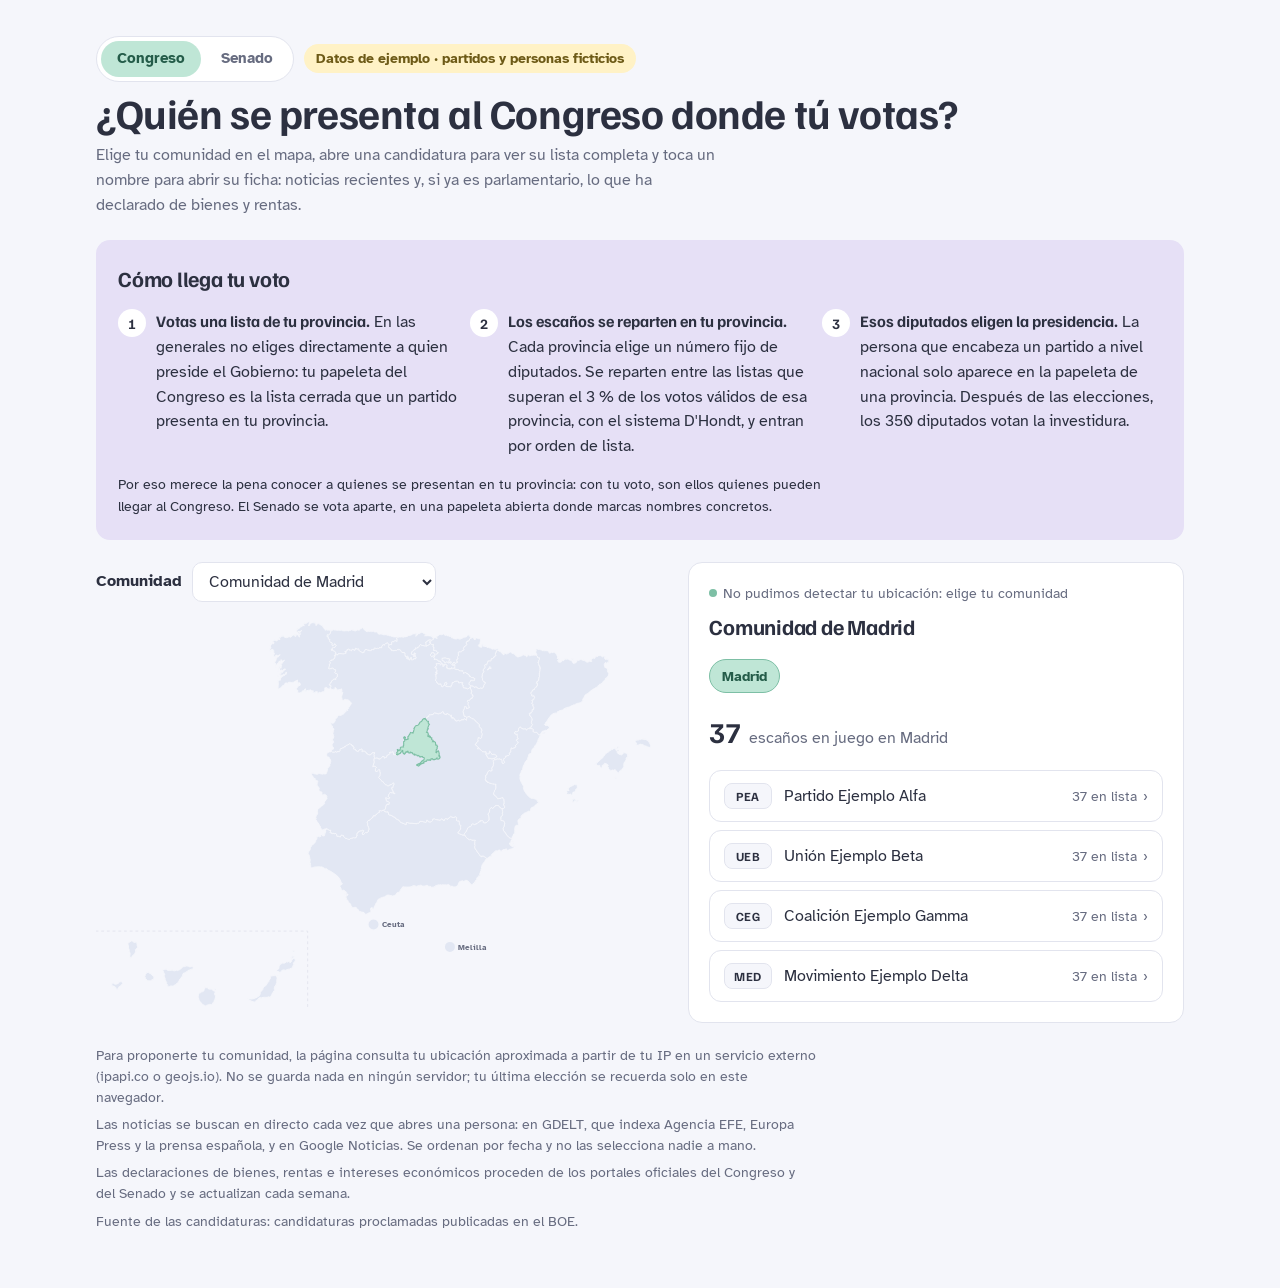
==== commit 09035bd3: "Update index.html" ====
--- a/index.html
+++ b/index.html
@@ -15,7 +15,7 @@
     <div class="top">
       <nav class="camaras" aria-label="Cámara">
         <a href="./" aria-current="page">Congreso</a>
-        <a id="otra-camara" data-base="https://senado.example.es/" href="https://senado.example.es/">Senado</a>
+        <a id="otra-camara" data-base="https://alfberdi.github.io/" href="https://alfberdi.github.io/senado">Senado</a>
       </nav>
       <p class="aviso" id="aviso" hidden>Datos de ejemplo · partidos y personas ficticios</p>
     </div>
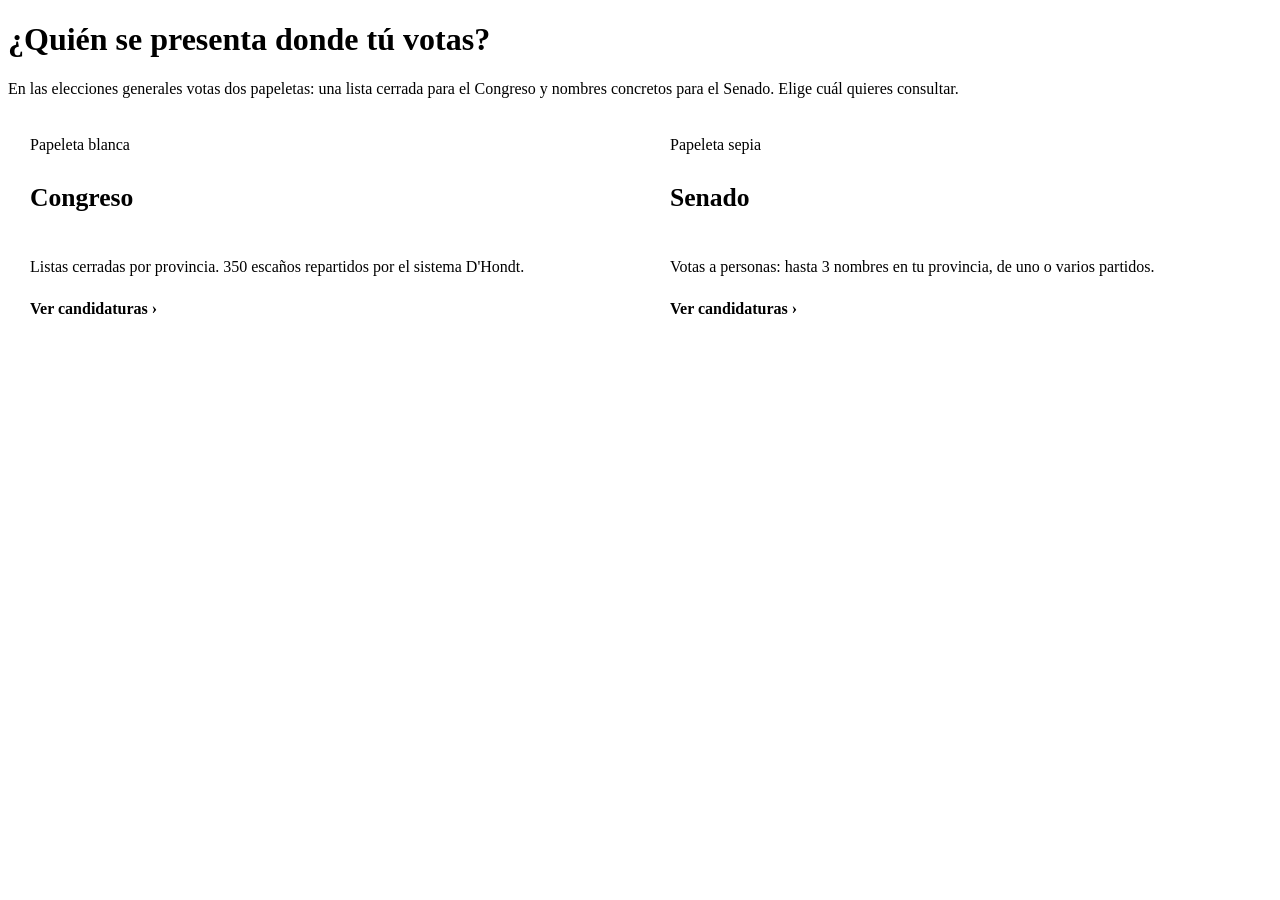
==== commit bc2af78f: "Update index.html" ====
--- a/index.html
+++ b/index.html
@@ -3,88 +3,49 @@
 <head>
 <meta charset="utf-8">
 <meta name="viewport" content="width=device-width, initial-scale=1, viewport-fit=cover">
-<title>Candidaturas al Congreso</title>
-<meta name="description" content="Quién se presenta en tu provincia a las elecciones generales y cómo llega tu voto a sus candidatos.">
+<title>Candidaturas a las generales</title>
+<meta name="description" content="Quién se presenta al Congreso y al Senado en tu provincia, y cómo llega tu voto a sus candidatos.">
 <link rel="preconnect" href="https://fonts.googleapis.com">
 <link rel="stylesheet" href="https://fonts.googleapis.com/css2?family=Atkinson+Hyperlegible:wght@400;700&family=Familjen+Grotesk:wght@600;700&display=swap">
-<link rel="stylesheet" href="estilos.css">
+<link rel="stylesheet" href="comun/estilos.css">
+<style>
+  .elegir { display: grid; grid-template-columns: repeat(auto-fit, minmax(260px, 1fr)); gap: 16px; }
+  .camara {
+    display: grid; gap: 8px; padding: 22px; border-radius: var(--r); text-decoration: none; color: var(--ink);
+    border: 1px solid var(--line); background: var(--surface); transition: transform .15s, border-color .15s;
+  }
+  .camara:hover { transform: translateY(-2px); border-color: var(--sel-line); }
+  .camara.sen { background: var(--sepia); border-color: var(--sepia-line); }
+  .camara h2 { font-size: 1.6rem; }
+  .camara .ir { font-weight: 700; color: var(--sel-ink); }
+  @media (prefers-reduced-motion: reduce) { .camara { transition: none; } .camara:hover { transform: none; } }
+</style>
 </head>
 <body>
 <div class="wrap">
   <header>
-    <div class="top">
-      <nav class="camaras" aria-label="Cámara">
-        <a href="./" aria-current="page">Congreso</a>
-        <a id="otra-camara" data-base="https://alfberdi.github.io/" href="https://alfberdi.github.io/senado">Senado</a>
-      </nav>
-      <p class="aviso" id="aviso" hidden>Datos de ejemplo · partidos y personas ficticios</p>
-    </div>
-    <h1>¿Quién se presenta al Congreso donde tú votas?</h1>
-    <p class="lead">Elige tu comunidad en el mapa, abre una candidatura para ver su lista completa y toca un nombre para abrir su ficha: noticias recientes y, si ya es parlamentario, lo que ha declarado de bienes y rentas.</p>
+    <h1>¿Quién se presenta donde tú votas?</h1>
+    <p class="lead">En las elecciones generales votas dos papeletas: una lista cerrada para el Congreso y nombres concretos para el Senado. Elige cuál quieres consultar.</p>
   </header>
-
-  <section class="intro" aria-labelledby="t-intro">
-    <h2 id="t-intro">Cómo llega tu voto</h2>
-    <ol>
-      <li><span class="paso">1</span><p><b>Votas una lista de tu provincia.</b> En las generales no eliges directamente a quien preside el Gobierno: tu papeleta del Congreso es la lista cerrada que un partido presenta en tu provincia.</p></li>
-      <li><span class="paso">2</span><p><b>Los escaños se reparten en tu provincia.</b> Cada provincia elige un número fijo de diputados. Se reparten entre las listas que superan el 3&nbsp;% de los votos válidos de esa provincia, con el sistema D'Hondt, y entran por orden de lista.</p></li>
-      <li><span class="paso">3</span><p><b>Esos diputados eligen la presidencia.</b> La persona que encabeza un partido a nivel nacional solo aparece en la papeleta de una provincia. Después de las elecciones, los 350 diputados votan la investidura.</p></li>
-    </ol>
-    <p class="nota">Por eso merece la pena conocer a quienes se presentan en tu provincia: con tu voto, son ellos quienes pueden llegar al Congreso. El Senado se vota aparte, en una papeleta abierta donde marcas nombres concretos.</p>
-  </section>
-
-  <main>
-    <div class="mapa-caja">
-      <div class="selector">
-        <label for="sel-ccaa">Comunidad</label>
-        <select id="sel-ccaa"></select>
-      </div>
-      <svg class="mapa" viewBox="0 0 800 560" role="group" aria-label="Mapa de comunidades autónomas">
-<path class="marco" d="M-0.7,444.9L296.9,444.9L296.9,555.3"/>
-<path class="ca" data-id="andalucia" tabindex="0" role="button" aria-pressed="false" aria-label="Andalucía" d="M323.8,301.5L325,301.9L326.8,303.2L328.2,303.6L329.5,303.3L329.2,305.1L328.4,306.4L328.7,306.8L330.4,306.9L330.4,307.6L331.3,308.1L332.1,307.6L334.9,308.1L336.5,307.9L338.2,310.3L337.9,311.7L338.6,312.1L339.6,311.7L341.8,312.2L341.9,312.7L343,312.7L342.7,311.9L344,310.8L343.6,310.3L345.3,310.2L346.3,310.7L347.2,310.8L347.7,312.8L348.8,313.5L349.8,314.6L352,315L352.7,315.7L354.3,315.8L355,316.7L357.6,314.6L358.6,314.6L361.3,313.8L362.3,314.2L362.9,313.8L364.6,314L365.5,312L365.4,311.2L366.1,311.1L366.5,310.1L365.7,309.1L366.4,307.2L367.7,306.7L367.9,305.5L369.6,304.5L370.1,304.7L371.9,303.9L373.1,304.2L374.2,303.3L375.9,304.2L375.1,305.1L375.6,305.8L374.7,306.7L373.6,307.1L373.9,309.2L375.5,309.4L378.1,306.6L380.2,306.9L380.6,305.9L381.3,306L382.2,305L382.1,303.2L382.9,302.9L382.7,299.9L382.1,299.1L381.5,297L380.7,296.4L381.4,294.4L380.3,293.3L380.4,292.5L381,290.8L383.1,289.2L384.5,289.3L384.8,288.1L387.6,286.2L387.8,285L388.8,285.1L388.5,284L389.2,282.9L392,283.2L391.9,282.3L392.6,281.5L394.2,280.7L394.9,279.8L396,279.2L396.1,278.5L397.1,278.9L397.1,278.1L397.8,278L397.1,275.7L397.7,276.1L399.8,275.9L400.6,276.3L402.8,275.2L403.7,275.4L404.7,276.3L404.7,277L407.1,277.7L409.8,277.5L410.3,278.9L410.5,281.1L412.4,282.3L413.6,282.3L415.6,283.3L416.8,283.5L417,284.5L418.6,284.9L420.5,286.1L421,287.5L422.9,287.9L423.1,288.6L423.9,288.3L424.1,288.9L425,289.2L426.1,290.4L427.6,292.6L429,292.8L433.1,294.6L434.6,295.6L435.3,295.3L435,293L435.8,292.5L437.2,292.6L440,293.5L443.6,293.5L446.3,294.1L450.1,294L451.6,293.5L452.4,293.6L453.6,292.6L453.6,291.6L454.5,291L456.3,290.9L457.3,291.4L457.7,290.9L459,291.4L461.2,291.8L462.3,292.3L463.7,291.7L463.8,289.2L465.5,289.5L466.1,291.4L467.1,291.5L468.5,292L470.5,291.4L472.4,289.6L472.4,287.7L474.5,287.3L475.2,287.4L476.4,288.4L480.6,288.8L482.7,289.4L485.3,287.1L488,290.4L488.5,289.7L488.3,288.8L489.7,287.4L490.6,287.1L492,287.3L492.7,288.1L493.9,287L496,285.9L496,285.4L497.5,284.5L497.8,283.8L499.2,284.9L501.6,285.6L503.9,284.6L504.7,284.6L506.1,285.7L505.7,286.5L506.1,287.3L505.7,288.7L506,289.8L506.9,290.3L507.6,290.1L509.7,290.5L509.4,291.9L510,293L509.9,295.6L510.1,296L511.7,296.4L512.1,297.4L511.7,298.2L511.8,299.2L511.4,299.9L511.8,301.7L511,302.6L509.8,304.5L509.2,304.9L509,305.7L507.6,307.3L508.8,308L509.6,308.1L510.7,308.8L512.7,309.3L513.1,309.8L515.3,310.2L516.6,310L518.5,311.1L518.6,312L519.5,313.4L521.2,315L523.1,315.9L524.1,317L525,316.4L526.2,316.2L527.2,317.4L529.2,317.2L530.6,317.6L531.6,317L532.5,317.6L531.7,319.1L531.7,320.3L531.4,322.7L532,325.2L531.5,325.7L531.5,328.2L533,330.8L534.1,331.8L534.2,332.5L537.8,337.4L539.2,339.5L540.9,340.5L540.6,339.6L543.8,339.8L547,341.9L548.6,343.2L547.8,344.2L547,344.2L546.3,345.2L545.6,347L543.5,349.5L542.9,350.8L542,351.4L541,354.7L540.8,357.4L540.3,358L540.2,360.2L539.1,362.1L539.2,363.2L538.3,364.7L538.6,366.8L537.9,367.6L537,367.4L536.2,368.2L535.7,369.6L534.9,369.6L534.2,370.5L534.5,372.9L533.5,373.1L531.9,375L531.8,376.5L530.1,377.3L529.3,379L528.2,379.1L526.5,379.8L523.7,376.4L521.8,374.6L520.7,373.9L518.8,373.6L517.1,374.4L516.1,375.4L513.9,374.1L512.8,374.8L510.2,375.4L508.7,377.7L507.9,380.3L506.6,381.8L504.5,382.8L502,383.1L500.3,382.1L499.3,381.8L498.3,382.4L497.7,382.3L495.9,380.2L494.9,379.6L494,379.5L492.4,380.3L490.4,379.9L488.3,380.1L486.4,379.8L484.7,380.1L482.6,380L482.4,380.3L480.8,379.8L478.2,380.8L476.7,380.8L475.7,382.2L473.6,382.9L473.4,383.3L470.5,383.3L468.7,381.8L467.5,382.4L466.3,381.9L465.4,380.9L462.8,380.8L462.2,381.7L460.3,381.6L459.6,381.9L458.7,381.3L458.2,381.8L457.1,380.9L455.3,380.5L453.9,380.8L453.3,381.2L451.6,381.4L449.9,382.2L448.4,381.5L445.2,381L444.4,381.2L443.3,382.3L440.6,382.9L437.4,383.2L435.9,383L433.4,383.1L430.9,382.6L429.3,383.9L428.4,385.8L427.2,387.1L425.9,389.6L424.6,390.5L422.8,390.8L421.8,391.6L420.5,394.4L418.9,394.6L418.2,395.3L416,395.6L411,394.4L409.2,394.4L407.6,394.9L404.4,397.1L403.3,397L402.1,397.6L401.1,397.6L400.1,398.4L398.9,398.7L398,399.4L397,399.4L395.1,401.6L393.9,405.1L393,405.6L391.7,408.6L390.9,409.6L390,412.1L389.8,413.6L389.2,413.7L388.3,413.1L387.8,412.2L386,412.3L385.3,413.3L385.4,415L386.2,414.7L386.2,415.4L385.3,415.3L385.8,415.9L385.3,417.1L386,417.4L385.8,418.1L384.3,419.2L383.3,419L382,419.9L379.4,421.1L378,421.3L376.1,419L374.2,418.2L373.4,418.6L371.7,417.9L370.3,417L369.7,417.5L368.5,416.1L367.4,414.4L366.3,413.2L364.6,411.6L363.3,411.5L361.4,411.9L360.3,411.5L359.3,411.7L357.4,408.3L357.1,407.1L356,405.6L354.7,405.4L353,401.4L351.5,400.1L350.8,397.5L348.7,393.3L347.9,392.2L349,392.5L349.9,394.2L349.6,394.8L350,395.9L351.2,396.3L351.8,395.2L352.7,395L353.6,393.8L353.6,393.1L352.4,392.7L352,393.8L351,394L350,393.1L350.9,392.9L351.5,390.5L350.8,389.6L349.7,389.8L349.1,388.5L348.2,387.7L346.5,387.3L345.8,387.8L344.2,386.8L344.2,386L342.2,382.1L342.2,381.1L343.3,380.6L345.7,378.7L345.5,378.1L344.3,377.5L342.4,372.4L341.7,371.3L339.8,368.7L336.6,366L331,362.1L327.7,360.1L326.1,359.6L325.7,359L324.2,358.4L322.5,356.8L322.5,357.5L323.6,358.5L320.9,357.1L318.3,355.5L316.2,354.8L315.8,355L312.8,354.7L307.3,354.9L306,355.2L302.9,356.4L301.4,355.7L301.1,352.8L300.5,352.1L301.1,350.8L300.3,348.9L300.3,346.7L300.6,346.1L300.6,344.4L299.6,343.5L300.3,342.8L299.9,342.4L299.9,341L299.5,340L299.7,339.2L299,338.7L298.6,337.2L297.9,337.2L297.4,335.6L298.1,335.3L297.7,334.7L298.3,334.3L298.9,332.9L300.5,330.7L300.9,327.9L302.3,325.6L302.1,324.9L303.3,324.5L304.1,323.6L306.6,321.7L308.5,318.7L308.4,317.6L309.6,316.3L310,314.5L309.4,313.3L310.1,312.6L311,312.9L312,312L313.2,312.7L315.5,312.1L315.1,310.8L316.5,310L317.8,310.6L317.9,311.4L318.7,311.8L319.6,311.2L320.5,311.3L320.6,309.9L321,309.7L321.2,307L321.8,307L322.5,304.6L322.1,304L322.8,302.7Z"><title>Andalucía</title></path>
-<path class="ca" data-id="aragon" tabindex="0" role="button" aria-pressed="false" aria-label="Aragón" d="M520.1,145.1L518.9,144L516.3,143.4L516.1,141.7L515.4,138.3L514.9,138.1L515,136.5L515.5,135.6L515.2,134.6L515.7,134.5L516.8,133.2L516.8,130.9L517.3,129.8L519.5,130.3L520,130.6L519.8,132.7L521,132.8L521.4,132.3L523.2,131.4L523.8,131.4L523.3,130.3L523,128.6L521.9,127.4L521.9,125.5L522.3,124.4L521.1,122.8L521.1,121.5L522.4,121.3L523.8,121.5L524.7,119.7L525.6,119.3L526.1,118.1L527.9,118L528.2,116.3L528.8,116.1L529.1,114.7L527.8,114.2L528,113.4L527.1,112L526,111.5L526.3,110.7L527.2,109.5L526.9,107.6L526.6,107.7L526.2,106.3L525.5,105.3L525.3,102.4L524.9,101.8L525.8,101.3L525.5,100.2L526.1,100.8L527,100.7L527.7,101.1L528.7,100.7L529.7,102.1L530.8,102.6L531.9,102.8L532.4,102L533.1,102L534.7,102.7L535.4,103.9L536.9,104.5L538.2,104.5L539.1,103.7L540.2,103.7L541,104.1L542.2,104.1L542.8,103L543.6,102.5L544,100.4L544.9,98.5L546.2,97.2L545.9,95.7L544.3,95.7L543.6,94L542.4,93.1L542.4,90.3L541.5,89.2L541.4,88.2L541.9,87L542.2,85.3L541.8,84.6L543.4,82L544.2,81.1L543.9,80.3L543,80.1L543.6,78.5L543.5,77.7L544.4,76.3L545.4,75.8L546,74.5L545.8,73.9L545.1,73.1L546,70.7L547.5,71.3L548.4,70.9L548.3,69.4L549.9,68.2L549,67.8L549.8,67.7L549.9,65.8L552.2,65.6L553,65.8L554.2,65.4L554.4,64L554,63.2L554.4,62.7L556.6,62.4L557.4,61.9L558.2,60.2L559.1,60.2L558.9,59.3L560.3,59.1L560.9,57.9L560.3,57.1L560.6,56.8L560.3,54.7L560.6,54.7L561.7,53.2L561.5,51.8L562.8,50.7L563.9,50.5L564.8,50.7L564.8,51.8L566.1,52.7L566.8,52.4L567.6,53.4L569.9,54.8L570.1,56.2L570.9,55.9L571.5,56.4L571.4,57.3L572,57.4L572.2,56.6L572.8,56.7L572.8,55.7L573.4,54.9L576,56.2L577.2,55.4L577.8,55.9L578.9,54.9L579.5,53.8L580.3,53.9L580.7,53.1L582.1,53.6L583.6,54.9L585.9,55.9L586.6,55.1L587.1,56.6L587.5,56.7L588.8,58.3L588.9,58.9L590.4,59L590.7,60.1L593.1,60.4L594,59.5L594.9,59.7L596.4,58.5L597,58.8L598.1,58L599,57.9L599.5,57.2L600.6,57.5L601.5,58L602.7,58L603.2,59.1L604.2,60.1L605.3,59.2L605.2,58.3L606.4,57.2L607.9,58.3L608.9,58.7L611.1,58L612.5,58.3L613,57.7L615.2,57.8L615.8,57.6L617.8,57.8L618.7,59L619.3,59.3L619.6,60.8L621.2,61.5L622.3,61.4L622.1,63.9L621.4,65.2L621,66.7L621.6,67L620.9,68L620.1,68.1L620.9,69.4L621.1,70.7L622.1,71.6L621.8,72.2L622.7,73.1L621.9,74.2L623.8,74.7L622.7,75.6L622.8,76.1L623.7,76.2L623.1,77.4L623,79.8L622.3,81.5L622.4,82.2L621.9,84.2L622.6,84.6L622,85.3L622.4,87.6L621.8,88.3L621.4,91L621,91.8L621.5,92.3L621.3,93L620,93.7L619.5,95.4L619,94.9L618,97L619.6,97.3L619.4,99.3L620.1,99.9L619.1,100.5L619.1,101.1L618.3,101L617.8,102.8L616.6,102.9L615.7,104L615.3,105.9L612.7,106.6L612.7,107.9L612.2,107.5L611.7,108.9L610.3,110.7L610.3,111.7L611.7,113.2L611.3,113.7L611.5,114.9L613.6,115L614.5,114.5L615,115.3L614.8,116.4L615.5,117.5L614.5,119L614,120.4L611.7,120.9L612,122.1L612.5,122.4L612.2,124.5L611.4,125.6L613,126.6L613.7,127.6L612.8,128.9L613.7,129.5L613.6,130.1L614.5,131.3L614,134.1L613,133.9L612.3,134.3L611.9,137.5L610.7,138.4L610,138.4L610,139.5L608.5,139.3L608.1,139.9L608.5,140.3L608.3,142L609,142L609.1,143.2L610.5,144.5L611.6,145.2L610.9,145.4L611.9,146.7L612.1,147.9L611.9,149.4L611.4,149.9L610.7,152.3L611.4,152.8L611.3,153.7L612.6,155.4L611.8,156.5L611,157.3L610.9,158.3L610.2,158.4L609.4,159.4L608.9,159.2L608.8,160.4L607.8,161.2L606.6,160.8L605,161.7L604,163L603.3,162.8L603.3,161.8L602.7,161.2L601.2,161.2L600.9,161.6L599.5,161.5L596.9,160.3L596.1,159.3L596.1,158.7L594.2,159.1L593.1,160.7L592.7,162.6L593,164L592.4,164L589.9,165.7L589.4,164.8L588.2,165.1L587.3,166L587.8,166.4L587.6,167.9L590,168.8L591,168.2L591.1,170.9L591.5,171.8L591.1,172.9L592.2,174.2L592.4,175.4L590.1,176.4L589.7,177.2L590.3,178.1L591.4,178.8L592.2,179.8L592.5,181L591.4,181.5L589.5,183.8L588.2,185L589,186L589,186.7L586.4,188.4L585.7,188.2L584.7,188.9L583.4,188.5L582.7,187.9L582.2,191.1L581.8,191.6L582,192.9L581.5,194.2L580.7,194.5L579.9,195.9L580.6,197.5L580.2,197.3L579.3,197.8L578.6,198.7L577.1,199L576.5,199.5L574.8,199.6L574.7,201.2L573.8,202.3L572.2,203L571.8,204.7L572.6,206.7L574,208L572.9,208.6L571.3,210L570.5,209.8L569.5,209L569.9,207.7L569.2,206.4L569.4,205.2L568.8,204L568.3,204.4L566.9,203.6L565.4,203.4L564.5,203.8L563.2,203.5L561.3,204L560.5,204.6L559.8,204.3L558.8,202.3L559.9,202L561.9,200.7L562.3,199.4L560.7,197.9L559.7,197.6L558.7,196.8L556.6,197.2L555.5,197.1L555,196.6L554.8,195.6L553.5,194.2L552.8,192.8L552.3,192.6L551.9,193.6L552.1,195.6L550.8,196.5L550.3,196.2L549.3,196.4L547,195.9L547.1,195.3L547.2,193.2L545.8,194L544.3,193.1L543.1,193.8L541.8,192.7L540.9,191.6L540.3,191.3L538.1,189.4L537.8,188.7L536.8,188L536.4,188.1L536,189.8L535.3,188.5L536.5,187.6L535.4,186.4L534.6,186L533.1,183.9L531.9,183.6L532.1,182.8L532.7,182.8L534,180.1L536.1,178.7L535.6,175.9L536.1,174.6L535.8,174L536.5,173.2L536.9,173.7L538.1,173.7L539.6,174.6L541.7,172.7L540.8,171.8L541.7,169.4L541.7,167.9L540.7,166.3L540.5,165.2L541.3,164.1L540.9,161.2L539.9,160.6L537.7,158L537.5,157.1L538.1,155.6L535.8,153.1L533.6,151.4L531.8,149.7L531.3,148.7L530,147.6L527.7,147L526.2,145.5L524.8,145.4L524.1,143.9L523.7,143.7L521.8,144.6L520.2,144.9ZM552.4,74.1L551.5,76L554.1,76.5L554.4,75.9L553.7,74.8ZM550.8,76.3L549.6,77.3L549.5,78.5L550.6,77.7Z"><title>Aragón</title></path>
-<path class="ca" data-id="asturias" tabindex="0" role="button" aria-pressed="false" aria-label="Principado de Asturias" d="M329.6,23.4L329.7,22.8L331.8,22.9L332.8,22.1L334.1,22.2L335.5,22.7L335.7,22.5L337.2,22.6L337.9,23.2L338.8,23.2L339.5,22.5L339.8,22.9L340.7,22.8L341,23.2L341.6,22.8L342.5,23.2L343.5,22.7L344.6,22.7L346,23.5L346.4,23.4L348.4,23.8L350.3,23.7L350.4,22.7L351.9,23.7L353.2,23.4L354.1,23.8L355.5,23.4L356.5,23.3L358.8,22L360.2,22.8L360.8,22.6L360.7,23.2L361.5,23.1L363.6,23.9L365.3,23.3L367,22.4L367.4,22.6L369.3,22.7L370,22.3L369.7,21.8L371,21.2L371,20.5L372,20.6L373.1,19.7L373.1,18.8L373.7,18.9L374.2,19.8L375.8,20.2L375.6,21L376.9,22.7L377.6,23.1L378.8,23.5L379.1,24.5L380.8,24.8L381.9,24L382.6,24.5L385.6,24.3L386.4,24.7L387.4,24.4L389.5,24.2L390.5,25.2L393.6,25.2L394.9,26.1L394.8,26.6L396.4,27.7L396.8,28.4L399.9,27.9L400.4,28.2L401.5,28.3L402.1,28.8L404.3,29.2L405.7,29L407.1,29.1L409,29.7L409.5,30L410.6,29.9L411.3,30.4L413.4,30.7L414.3,31.3L416.6,31.7L417.6,32.1L420.4,32.2L420.8,32.5L421.6,32.1L422.8,32.4L422.9,33L422,33.8L422,35L422.5,35.2L422.5,38.2L421.9,38.8L421.5,38L419.3,37.4L418.2,38.6L418.4,38.9L415.7,39L414.8,39.5L415.1,40.8L414.6,41.9L414.7,43L413.9,43.2L413,42.8L411.3,43.5L410.6,43.4L410.7,42.9L410,42.1L409.5,40.9L408.6,40.4L407.7,41L406.9,41.1L404.8,43.2L404.8,43.9L403.9,43.2L403.3,43.2L402.5,43.7L401.9,43.5L401.9,44.1L401.2,45.2L400.9,47.4L399.5,47.4L399.2,46.7L398.5,47.4L397.7,47.5L396.5,48.3L394.7,48.1L394.2,48.7L393.1,48.3L392,48.3L391.9,47.7L390.4,48.1L390.1,50.1L387.9,49.7L386.8,49.8L386.2,51.4L385.8,51.1L384.6,51.6L383.5,51.4L383.2,50.9L381.2,50.8L379,49.5L377.5,50.3L377.2,51.3L376,53.1L376.3,53.8L374.6,54.4L373.1,54.3L372.5,53.3L371.5,53.4L371.5,52.7L370.8,52.8L369.8,51.8L369,51.5L368.5,50.2L368.8,49.6L368.4,49L366.7,49.5L364.3,48.3L363.9,48.8L363.7,50.6L362.2,51.1L361.7,50.4L360.3,49.6L359.3,49.7L358.7,51L358.8,51.7L357.4,51.3L356.7,50.3L356.3,50.7L355,50.4L355,49.8L354,49.1L353.4,49.9L352.5,50L352.6,51.1L351.9,51.2L352,52L350.6,52.8L349.4,52.3L349.7,53.6L351,53.8L350.7,54.5L351,55L349.3,55.3L348.8,56L348.1,55.6L346.9,56.3L345.4,56L344.4,56L344.3,55.6L341.3,55.7L340.1,55.9L338.8,57.6L338.1,57.6L338.2,56.8L336.3,55.9L335.7,55.2L335.9,53.7L334.3,51.9L333.3,52L332.1,50.8L331.9,49.7L331.2,50L331.2,51.8L330,50.3L330.6,49.2L331,49.8L331.1,48.4L331.8,47.5L332.9,47.2L333.1,47.7L333.9,46.8L334.9,46.8L335,46.3L336.5,45.2L336.8,44.2L336.2,43L334.8,41.9L334.4,43.4L333.8,43.5L332.4,44.6L331.7,44.5L330.9,42.8L331.5,41.6L331.3,40.9L330.2,40.7L329.9,39.8L329.5,40.3L328,38.7L327.7,37.5L328,35.8L326.6,35.6L326.2,34.4L325.6,34.2L325.8,32.1L325.4,31.5L324.7,32L324,31.5L324.3,30.2L324.3,29.1L325.3,29.1L325.9,29.5L327,29L327.3,28L329,26.9L329.1,25.3Z"><title>Principado de Asturias</title></path>
-<path class="ca" data-id="baleares" tabindex="0" role="button" aria-pressed="false" aria-label="Illes Balears" d="M670.2,257.4L669.5,256.9L669.6,256.3ZM668.6,251.4L668.4,252.3L668.7,254.5L667.8,254.1L667.4,254.7L666.7,253.2L665.9,252.7L664.4,253.2L664,252.7L662.7,252.8L662,254L660.4,252L661.1,249.6L660.2,248.8L660.8,248.2L662.1,248L663.8,247.6L662.8,246.3L662.9,244.9L663.6,243.8L665.4,242L666.1,242.6L666.4,241.7L667.7,241.5L668,240.7L668.6,241.2L669,240.3L670.8,240L671.1,239.3L672.1,238.9L673.3,240L674.6,239.7L675.5,240.6L674.8,240.9L675.1,242L676.1,242.7L674.9,244L674.9,245.4L673.7,245.4L673,246.1L673.1,247.9L672.3,248L672.2,248.7L671.1,249.9L669.6,249.9L669.6,250.7L668.9,250.7ZM669.2,264.6L668.6,261.9L668.8,261.9L668.3,260.6L669,259.9L669.9,260.2L670.4,258.2L671.1,259.5L672.1,260.1L673.1,261.6L674.8,262.3L676,261.1L676.9,261.8L676.7,263.2L674.7,263.3L672.5,262.1L671.1,262.1L670.7,263.1ZM700.4,211.2L700.5,210.7L701.5,209.7L701,210.9ZM712.4,210.9L712.1,211.7L710.9,211.9L710.1,212.8L710.3,214.3L710,216L709.1,216L707,213.9L707.3,213.1L706.6,212.3L705.3,213.1L705.4,212.5L704.7,212.5L704.1,213.5L703,211.8L702.1,211.4L702.4,210.7L701.9,210.2L702.2,209.2L703.3,208.7L704.6,207.3L706.2,206.2L707.4,204.4L708.6,203.3L709.6,203.2L710.6,202.2L711.9,200.3L712.3,199.4L713.4,198.7L713.5,197.8L714.2,197.4L714.6,196.6L716.1,195.3L716.4,195.5L717.4,194.7L717.2,194.1L718.5,193.9L720.3,192.5L721,192.2L722.1,190.9L723.3,190.5L723.8,189.6L725.3,190L726.7,188.3L728.1,188.3L727.9,188.8L730.4,188L731.3,186.7L732,186.3L732.7,186.6L733.9,185.9L733.6,186.9L732.8,187.2L731.8,188.2L730.9,188.2L730.1,189.4L729.4,189.2L729.1,190.4L729.7,191.5L730.6,191.8L731.4,191.1L731.8,191.3L733.6,189.5L734,189.7L733.4,190.7L733.9,191.4L733.4,192.4L731.1,193.1L731.4,194.6L733,196.3L735.5,197.3L737.3,197.7L739.9,195.8L740.1,194.4L740.5,194.1L742,195L743,195L744.3,195.8L745.3,195.6L745.3,196.9L746.2,196.8L745.6,197.7L745.9,200.4L745.3,200.5L745.3,201.7L744.2,201.6L743.7,202.7L743.6,204.2L744.4,204.7L743.5,204.9L743.2,206.3L742.2,206.9L740.7,209.4L740.4,211.1L740.6,213.9L739.9,214.8L739.8,215.5L738.9,217.2L738.4,216.9L737.7,218.6L737.1,219.1L736.1,219.1L735.1,220.2L733.5,222.7L732.7,223L732.2,222.3L731.2,221.7L730.5,220.7L729.6,220.8L729.8,219.7L728.5,218.7L727.1,218.6L726.3,219.2L725.1,218.8L723.6,219L723.1,219.6L722,219.2L721.4,219.5L719.6,218L719,216.9L719.2,215.9L717.9,214L718.8,212.3L717.6,211L715.9,210.1L713.6,209.6L713.5,210.8ZM729.5,231L728,230.2L728.4,229.5L729.4,229.7L729.2,229L730.5,229L729.8,229.7L730,230.8ZM772.2,185.5L769.7,184.7L768.7,184L766.2,182.9L765.9,183.1L763.6,182.5L761.3,183.7L758.3,184.2L758.2,182.7L758.6,182.2L757.9,180.4L756.6,180.3L756.4,179.4L757,178.7L757.3,177.6L758.5,177.1L759.5,177.1L760.2,176.6L760.8,177.1L761.1,176.6L762.6,176.1L763,176.5L765.1,175.9L765.5,175.5L766.3,176L767.6,175L768.5,176.1L769.5,174.9L769.3,176.3L770,176.5L769.6,174.7L770.8,175L770.7,175.8L771.8,176.8L771.9,176.1L773.5,177.8L774.5,177.4L775,177.6L775.2,179.3L776.4,180.1L776.3,180.7L776.8,181.8L777.7,182.4L778.1,183.3L777.4,183.3L778.1,184L778.2,184.9L778,186.3L777.2,187.2L775.8,187L773.4,186.2Z"><title>Illes Balears</title></path>
-<path class="ca" data-id="canarias" tabindex="0" role="button" aria-pressed="false" aria-label="Canarias" d="M31.6,524.5L30.7,525.5L30.5,526.8L29.5,527.3L28.4,526.3L27.9,524.5L27,523.3L23.4,521.6L22.4,521.4L21.8,520.5L22.4,519.7L22.9,518.1L24.1,517.7L25.2,518.9L27.2,519.6L28.6,519.4L31.2,518.3L32,517.6L31.9,516.6L34.1,516L36,516.1L37,517.3L37.3,518.6L34.2,521.9L33.6,522.8L32.2,522.9ZM47.8,476.3L47,474L46.5,473.3L46.8,472.2L46.4,470.7L45.6,468.7L45.6,465.1L44.9,463.5L45,462L45.9,461.1L46.8,460.8L47.6,459.8L50.4,458.5L51.5,459.6L53.2,460.7L55.8,460.7L57.2,461.4L57.7,463.6L57.5,464.6L58.5,467.5L57.9,468.7L57.1,469L55.4,470.7L55.6,474.1L55.2,474.4L54.3,476.8L52.6,478L51.8,479.3L50.4,480.5L49.1,482.3L47.9,481.9L47.4,479.9L47.9,477ZM75.4,514.7L72.7,514.6L71.4,514L71.4,513.4L69.4,511.4L69.4,510.2L68.4,508.9L69.3,507L69.2,506L71.4,503.2L73.8,502.9L74.6,503.1L75.1,504.3L77.3,504.8L78.2,506.4L80.9,508.6L81.2,510.1L81,512.1L77.7,513.8L76.8,514.6ZM99.2,518L99.2,516.7L98,515.2L97.1,513.1L97,511.2L95.9,509.1L95.8,506.8L96.4,506L95.6,503.9L94.8,502.7L94.2,500.4L93.4,500L93.8,499L96.3,498.9L98.7,498.1L99.4,499.4L102.1,500.1L106.1,500L106.6,499.5L107.6,500.1L110.1,500.7L112.8,499.9L114.5,500.3L115.5,500.1L116,499.3L117.1,499.5L117.4,498.8L120.1,497.2L120.8,495.6L123.4,494.5L124,494.7L125.8,494.4L126.2,493.3L127.7,494.1L129.1,493.9L131.4,495.2L133.1,495.1L135.1,494.5L136.1,495.2L136.4,497L134.9,498.5L134.4,498.3L130.7,499.6L129.8,499.6L128.5,501.4L127.8,501.4L124.5,503.6L124.1,503.4L122.5,504.2L121.5,505.6L121.5,507.8L121.2,508.5L119.7,509.5L119.4,510.6L116.6,513.8L116.8,514.1L115.6,516.3L116,516.7L113.6,518.1L111.7,519.9L108.6,521.6L108.2,522.6L107.6,522.1L105.7,521.8L104.1,522.1L102.9,522.7L101.9,522.2L101.1,522.6L99.7,521.6L100.1,519.5L98.8,518.7ZM167.1,534.9L168,537.4L166.9,538.7L166.9,540L167.7,540.7L166.4,541L165.5,543.4L165.5,545.1L164,545.3L163.1,547.4L162.1,547.8L159.5,547.8L155.2,548.9L154.7,550L153,549.9L152.2,548.9L151.6,549.1L150.2,548L149.4,548.3L148.9,546.8L147.2,545.5L144.7,542.1L143.7,538.4L143.2,537.2L143.9,535L144,533.4L145.1,531.9L145,531.4L146.7,531.4L148.3,530.1L149.8,529.9L151.8,528.2L151.6,527.3L153.1,524.7L152.6,523.7L154,523.8L154.8,524.7L156.3,524.1L157.3,525.8L159,526.4L160.9,526.5L161.6,526.3L164.1,527.9L164.4,528.6L165.6,528.6L166.6,527.9L166.2,526.7L167.5,525.9L168.3,526.5L167.3,529L166.7,527.8L166.5,529L167.1,530.8L166.2,532.8L166.2,533.7ZM220.4,544.1L218,543.1L214.7,541.3L213.3,541.3L214,540.8L213.8,539.8L217.4,540.3L220,540L223.8,538.9L227.9,536.6L229.2,535.6L230.4,533.2L230.4,531.5L231.5,529.2L233,528.4L234,527L234.2,525.9L235.1,523.8L236.7,522.5L238.2,521.6L240,519L240.6,517.6L242.8,515.4L242.7,514.3L244.9,510.8L244.6,509.7L244.8,508.4L247.2,507.7L248.1,507.9L249.9,507.2L250.4,507.7L251.8,507.1L252.8,508L252.7,508.5L253.8,509.2L254.1,511.3L253.8,512.4L253.6,517.3L253.1,517.8L252.9,519.6L252.3,520.1L251.6,522.3L250.5,522.7L250.2,523.4L250.5,524.7L250,525.9L250.4,526.8L250.1,528.6L249.4,529L248.1,531.6L247.2,532.3L246.5,533.8L246.7,534.3L244.8,536.8L243.4,537.4L241.4,537.1L240.1,537.9L236.8,537.8L232.5,538.2L232.2,538.5L229.9,538.3L228.7,538.7L226.8,541.1L223.7,543.2L222.1,544.5ZM255,508.8L254.5,507.9L255.7,507.3ZM268,498.9L265.8,499.9L264.3,499.4L262.5,499.5L260.7,500.2L259.9,501.6L257.8,503.3L257.6,502.4L255.9,501.6L253.5,501.4L253.5,499.8L256.6,497.6L256.9,494.2L258.4,491.8L261.9,489.7L264,490.1L266.8,488.5L267.1,487.9L268.4,488.5L269.9,487.7L270.9,488L271.9,489.1L273.1,488.9L274.1,488L274.5,486.3L276.2,483.8L277.7,482.8L279.9,485.4L279,488L278,488.4L276.9,490L277.5,491.5L275.8,494.7L276,495.3L274.6,497L274.1,496.8L271,498.4L269.3,498.4ZM276.8,482.1L274.9,483.5L273.8,483.4L273.8,482.6L274.9,482.2L275.3,480.8L276.3,479.6L277.4,480.4L277.9,481.2ZM276.6,472.5L277.6,472.3L278.2,473.2L277.2,474.1L276,473.9Z"><title>Canarias</title></path>
-<path class="ca" data-id="cantabria" tabindex="0" role="button" aria-pressed="false" aria-label="Cantabria" d="M410.6,43.4L411.3,43.5L413,42.8L413.9,43.2L414.7,43L414.6,41.9L415.1,40.8L414.8,39.5L415.7,39L418.4,38.9L418.2,38.6L419.3,37.4L421.5,38L421.9,38.8L422.5,38.2L422.5,35.2L422,35L422,33.8L422.9,33L422.8,32.4L423.6,32.3L424.3,32.6L425.4,32.2L428,32.4L429.3,31.8L429.6,32.4L431.5,32.6L433.2,32L433.8,32.1L437.7,30.9L438.8,29.9L438.9,30.3L440.9,29.7L441.8,29.8L443.3,28.9L443.8,28.3L446.4,27.6L446.8,27.9L448.7,26.9L449.7,27L450.2,28.2L448.8,28.8L448.6,29.8L449.1,30.4L448.6,31.3L449.9,30.5L449.5,30.1L450.3,29.2L451.2,29.2L450.1,28.6L451.7,28.6L452.6,27.6L453.5,27.6L454.9,26.6L456.1,26.4L456.7,25.8L457.3,26.1L458.4,25.9L458.8,26.7L459.8,26.8L459.8,27.5L461.3,28L462.8,28.2L463.1,29.1L461.8,29.4L461.6,31.2L462.2,29.6L463.2,30.7L465.1,30.4L465.3,30.7L466.8,30.4L468.6,31L469.4,31L470.7,31.5L471.1,32.4L471.7,32.5L473,33.6L473.3,33.5L473.4,35.2L473.2,36.1L471.9,36.3L471.3,37.1L469.2,36.5L468.2,36.8L468.1,36.3L467.1,36.7L466.3,36.6L466.5,37.5L464.9,37.9L464.3,39.2L462.5,39.7L463.1,41.3L463.1,42.6L463.8,45L460.4,44.9L459.1,44.4L457.5,44.1L456.9,44.3L456.5,43.4L455.1,42.8L454.1,44.2L453.9,45.1L453.1,46L452.2,46.8L451.2,46.9L451.2,47.7L450,48.1L449.2,47.7L447.8,47.8L448.4,48.9L447.8,50.1L446.3,50L445.6,51.4L444.3,51.9L443.4,53.1L442.6,55.8L443.2,56.8L445,57.2L445.1,56.6L446.4,56.1L446.4,54.8L447.2,54.5L448.6,55.8L448.3,56.4L447.8,56.3L447.2,57.4L446,57.1L446.3,58L445.6,59.5L446.9,59.9L447.3,59.5L447,58.6L447.4,57.9L448.9,58.9L448.5,59.7L449.2,60.6L449,62.5L447.5,63.2L446.3,62.2L445.7,63.2L445.8,64.1L445,63.8L444.4,64.5L443.2,64.7L442.4,64.1L442.5,63.3L442.2,60.9L441.6,61.5L441.8,62.2L440.7,63.1L440.7,64.3L439.3,64.6L438.7,63.1L437.7,62.9L436.7,63.2L435.4,61.8L436.4,60.7L436.9,61.1L437.6,59.7L436.7,59L434.9,60.4L433.9,59.4L433.4,56.7L433.3,54.8L432.4,54.2L429.2,53.9L428.2,52.8L427.2,50.7L426,50.2L424.9,49.4L424.4,50.6L422.7,50.1L421.3,51.6L419.5,50.8L418.2,51.7L416.5,51.2L415.4,51.6L414.4,51.2L414.7,50.2L413.5,49.8L413.4,48.8L411,47.4L410.3,46.1L410.9,44.6L410.3,43.8ZM435.5,61.5L435.5,61.5L435.5,61.5ZM439,62.2L438.3,61.2L438.1,61.8L438.5,62.9ZM468.9,38.1L469.9,38.4L469.8,39L469.2,39.7L469.4,41.1L468.6,41.5L468.2,41.1L468.2,39.2L467.9,38.5Z"><title>Cantabria</title></path>
-<path class="ca" data-id="castilla-y-leon" tabindex="0" role="button" aria-pressed="false" aria-label="Castilla y León" d="M328.5,104.2L328.3,103.4L329.6,101.4L329.1,99.8L327.8,100L327,99.3L326.9,98.8L328.1,98.3L328.5,97.6L328.7,96.4L330.2,95.7L330.7,93.6L332.2,93L332.8,91.8L334,91.2L334.9,91.2L336.5,91.8L336,90.6L336.4,89.9L337.4,89.7L337.5,88.9L338.5,87.6L338.8,84.5L337.6,84.1L337.3,83.5L335.5,83.1L334.7,82L335.8,80.9L335.7,79.5L336.2,78.8L335.1,77.4L334.7,77.8L332.2,76.5L331.8,76L330.5,76.1L329.9,77.3L328.7,76.7L327.9,77L327,76.5L326.2,76.5L326.8,75.3L326.3,74.8L326.9,73.5L327.9,72.6L327.2,71.8L327.5,70.1L328.6,69.4L328.7,68.5L327.6,66.8L328.8,65.5L329.7,65.3L330,65.8L331.1,63.9L331.8,64.7L333.1,63.6L333.6,62.8L334.4,62.4L334.5,61.5L335.5,60.6L334.5,58L335.6,57.7L336.3,58.3L335.9,56.4L336.3,55.9L338.2,56.8L338.1,57.6L338.8,57.6L340.1,55.9L341.3,55.7L344.3,55.6L344.4,56L345.4,56L346.9,56.3L348.1,55.6L348.8,56L349.3,55.3L351,55L350.7,54.5L351,53.8L349.7,53.6L349.4,52.3L350.6,52.8L352,52L351.9,51.2L352.6,51.1L352.5,50L353.4,49.9L354,49.1L355,49.8L355,50.4L356.3,50.7L356.7,50.3L357.4,51.3L358.8,51.7L358.7,51L359.3,49.7L360.3,49.6L361.7,50.4L362.2,51.1L363.7,50.6L363.9,48.8L364.3,48.3L366.7,49.5L368.4,49L368.8,49.6L368.5,50.2L369,51.5L369.8,51.8L370.8,52.8L371.5,52.7L371.5,53.4L372.5,53.3L373.1,54.3L374.6,54.4L376.3,53.8L376,53.1L377.2,51.3L377.5,50.3L379,49.5L381.2,50.8L383.2,50.9L383.5,51.4L384.6,51.6L385.8,51.1L386.2,51.4L386.8,49.8L387.9,49.7L390.1,50.1L390.4,48.1L391.9,47.7L392,48.3L393.1,48.3L394.2,48.7L394.7,48.1L396.5,48.3L397.7,47.5L398.5,47.4L399.2,46.7L399.5,47.4L400.9,47.4L401.2,45.2L401.9,44.1L401.9,43.5L402.5,43.7L403.3,43.2L403.9,43.2L404.8,43.9L404.8,43.2L406.9,41.1L407.7,41L408.6,40.4L409.5,40.9L410,42.1L410.7,42.9L410.6,43.4L410.3,43.8L410.9,44.6L410.3,46.1L411,47.4L413.4,48.8L413.5,49.8L414.7,50.2L414.4,51.2L415.4,51.6L416.5,51.2L418.2,51.7L419.5,50.8L421.3,51.6L422.7,50.1L424.4,50.6L424.9,49.4L426,50.2L427.2,50.7L428.2,52.8L429.2,53.9L432.4,54.2L433.3,54.8L433.4,56.7L433.9,59.4L434.9,60.4L436.7,59L437.6,59.7L436.9,61.1L436.4,60.7L435.4,61.8L436.7,63.2L437.7,62.9L438.7,63.1L439.3,64.6L440.7,64.3L440.7,63.1L441.8,62.2L441.6,61.5L442.2,60.9L442.5,63.3L442.4,64.1L443.2,64.7L444.4,64.5L445,63.8L445.8,64.1L445.7,63.2L446.3,62.2L447.5,63.2L449,62.5L449.2,60.6L448.5,59.7L448.9,58.9L447.4,57.9L447,58.6L447.3,59.5L446.9,59.9L445.6,59.5L446.3,58L446,57.1L447.2,57.4L447.8,56.3L448.3,56.4L448.6,55.8L447.2,54.5L446.4,54.8L446.4,56.1L445.1,56.6L445,57.2L443.2,56.8L442.6,55.8L443.4,53.1L444.3,51.9L445.6,51.4L446.3,50L447.8,50.1L448.4,48.9L447.8,47.8L449.2,47.7L450,48.1L451.2,47.7L451.2,46.9L452.2,46.8L453.1,46L453.9,45.1L454.1,44.2L455.1,42.8L456.5,43.4L456.9,44.3L457.5,44.1L459.1,44.4L460.4,44.9L463.8,45L465.5,44L466.3,43.8L466.6,43.2L467.7,42.9L468.9,41.7L469.8,41.4L471,42.8L471.5,42.4L472.4,42.9L473,42.4L474,43L473.3,43.6L473.3,44.2L472.6,45.4L474.4,46.5L473.6,47.7L474.2,48L474.2,50L473.2,50L472.9,50.4L474.2,51.1L476.3,51.4L476.7,50.9L478.2,52.2L478,52.7L479.1,53.7L479.9,53.7L480.4,54.4L479.3,55.3L479.1,56L476.4,56.6L475.8,56L475.1,56.4L474.1,55.6L474.3,54.8L473,54.4L471.3,54.2L470.4,56.1L469.4,56.6L469.2,58L471,59.9L472,59.5L472.7,58.2L473.4,58.8L474.2,58.6L475.1,57L475.9,57.6L475.6,58.5L474,61.5L475.1,62.3L474.9,63.5L474.5,63.9L475.7,63.7L476.3,63.3L477.7,63.7L478.3,63.4L478.6,64.7L479.4,64.6L479.9,65.5L480.6,65.6L480.9,66.5L481.8,66.1L482.8,66.1L482.8,66.6L483.8,66.9L484.2,67.6L484.1,68.8L485.6,69.6L484.7,70.6L483.9,70.3L483.2,70.6L482.7,70L481.4,69.7L481,69.9L480.1,69.6L479.6,70.2L478.7,69.8L477.1,69.8L477.1,70.5L477.7,70.8L478,71.7L477.8,72.5L476.4,74.3L475.3,75L476.4,75.6L477.1,75.1L477.8,75.6L477.5,77L477,77.5L477.8,78.2L478.8,79.8L478.3,80.8L478.2,81.9L478.7,83.5L478.3,83.5L477.6,82.3L477.7,81.4L476.8,81.3L477,82L476.7,82.9L477.5,82.9L478.4,84.1L478.2,84.5L476.6,84.7L476.6,85.4L477.2,86L476.8,86.6L477.5,88.7L477.2,89.3L477.6,90.1L477.1,90.9L477.1,91.9L476.2,92.5L476.7,93.6L477.7,94.6L477.9,95.8L478.7,95.9L480,98.3L482.7,98.2L483.8,98L484.6,100.6L484.7,101.3L485.9,102.1L486.9,101L489.1,99.9L489.2,96.8L489.8,96L490.8,96.3L491.4,95.8L492.4,96.8L492.5,97.8L490.7,100.6L491.2,101.8L492.7,101.5L493.9,102.3L494.4,101.9L495.7,101.7L497.6,102.3L498,101.3L498.5,99.6L499.9,98.4L499.5,97.7L499.8,96.1L500.9,96.4L501.9,95.9L502.7,94.7L504.5,94.3L507.2,94.1L508.6,94.7L508.7,95.8L509.2,97L510.4,96.2L512.9,95.9L514.6,96.2L514.7,97.1L513.4,97.8L513.7,98.8L515.2,100.1L515.6,101.1L515,101.4L515.4,103.1L516,103.5L517.5,103.5L518.5,104.1L518.8,103.4L520.7,105.1L523.2,104.3L523.5,103.6L524.6,103.2L525.3,102.4L525.5,105.3L526.2,106.3L526.6,107.7L526.9,107.6L527.2,109.5L526.3,110.7L526,111.5L527.1,112L528,113.4L527.8,114.2L529.1,114.7L528.8,116.1L528.2,116.3L527.9,118L526.1,118.1L525.6,119.3L524.7,119.7L523.8,121.5L522.4,121.3L521.1,121.5L521.1,122.8L522.3,124.4L521.9,125.5L521.9,127.4L523,128.6L523.3,130.3L523.8,131.4L523.2,131.4L521.4,132.3L521,132.8L519.8,132.7L520,130.6L519.5,130.3L517.3,129.8L516.8,130.9L516.8,133.2L515.7,134.5L515.2,134.6L515.5,135.6L515,136.5L514.9,138.1L515.4,138.3L516.1,141.7L516.3,143.4L518.9,144L520.1,145.1L520.2,146.3L519.6,147.9L520.4,148.8L520.1,149.2L517.6,147.6L517.1,146.9L516.6,147.7L515.7,148.1L515.5,148.8L513.1,148.1L512,149.8L510.8,149.6L509.7,150.4L508.4,148.9L506.6,150.3L505.9,150.6L505.4,149.8L503.9,149.6L503.3,147.6L502.2,147.5L501.8,146L501.1,145.3L501,145.7L499.7,146.6L498.8,146.1L499.5,144.5L498.5,144.1L497.8,144.4L497.8,143.7L498.8,143.3L498.8,142.1L497.4,142.7L496.6,141.5L495.7,141.7L494.1,140.9L493.8,139.7L492.1,139.9L491.6,141.2L489.8,140.8L487.9,140L487.5,137.6L486.3,137.3L485,138.1L484.9,138.9L482.5,139.7L482,139.4L480.3,140.3L478.5,139.6L474.7,138.9L473.5,139.8L472.9,141.3L472.1,141.3L472,140.5L471.4,141.5L470.1,141.2L469.6,141.8L468.4,141.4L467.2,141.8L467,142.8L467.2,143.9L465.6,143.8L464.7,145.5L463.4,145.8L462.7,146.7L461.9,146.5L459.5,147.1L458.2,148.2L457.5,149.6L456.5,150.8L455.1,151.5L454.2,152.5L453.6,153.9L452.6,155.3L451.5,156L448.8,156.7L447.7,157.8L447.1,159.1L446,161L446.4,161.2L446.2,162.6L445.6,164.1L445.7,164.7L445,166L445,166.7L444.1,166.5L443.4,166.9L441.4,166.3L440.4,167.8L440.4,168.7L439.9,168.9L438.9,170.3L438.6,171.5L437.5,172.3L437.7,173.7L437.5,174.9L438,175.2L435.9,176.2L434,176.3L433.6,175L432.9,175.1L432.9,176.2L433.3,176.3L433,178.4L431.5,179.2L431.7,180.1L431.7,184.4L431,185.1L431.4,186.6L428.1,186.6L427,187.7L427.1,189.6L426.2,190.2L426.5,191.3L424.5,191.5L423.6,190L422.8,190.2L423.5,192.7L421.9,194.5L422.4,195.7L422.1,196.6L421.6,196.7L420.1,197.6L419.2,197.7L417.3,197.1L417.3,195L416.7,194.6L416.8,193.3L415.5,193.9L415,193.7L414.3,194.4L412.6,193.7L412,194.7L412.5,195.8L411.2,197.2L409.8,197.7L407.7,199.2L408,200.1L407.7,201L406.4,201.3L405.9,201.7L404.5,202.3L404,199.8L402.1,200.2L400.7,201.5L399,203.3L396.7,203.8L396.3,202.6L394,202.2L392,202.5L391.2,202L390,199.5L390.2,198.7L389.9,196.8L390.4,196.3L391,194.3L388.8,194.9L387.6,194.8L387.1,195.8L386,196.3L385.9,197.2L383.5,197.8L380.9,196.6L380.3,196.7L379.8,195L378.8,194.9L378.5,193.8L377.1,192.7L375.3,192.5L374.2,193.2L373,192.9L372.7,192.3L373.5,191.5L373,189.5L372.2,189.5L370.9,190.7L370.8,190.1L369,191.1L368.7,192.4L367.9,193.1L367.3,193L364.6,191.7L364,190.9L364.2,189.9L362.7,189.8L361,189L361.4,188.8L361.4,188L362.2,186.9L359.8,185.6L360.2,184.5L359,184.8L358.8,183.7L357.9,183.4L357,182.3L355.4,182.2L354.9,182.9L353.2,183.9L351.7,184L350.4,185.3L349.9,186.5L348.2,186.5L347.4,187.8L346.4,187.9L343.5,189.1L342.5,190L342.3,190.8L342.6,192L341.3,193.1L337.9,193.3L337.1,194.4L336.1,193L334.5,194.1L333.6,193.9L332.7,194.2L331.3,193.8L330.3,192.7L330.3,191.4L332.2,189.9L333.3,189.4L333.2,188.3L333.7,187.9L332.2,186.2L331.5,185.2L331.1,183.3L332.7,180.5L333.4,180.2L333.1,178.7L333.3,178.2L331.5,177.3L331.8,175.9L332.6,175L333.7,172.4L333,169.9L333.2,169.5L332.4,168.1L332.7,165.8L333.1,165.3L332.9,162.7L333.8,162.6L333.5,160.8L332.3,160.4L332,159.8L332,158.7L331.6,157.2L331,156.7L329.8,154.6L329.2,154.5L328.9,153L329.4,152.6L331.4,153.3L332.7,153.2L333.7,152.8L336,149.4L335.4,148.3L335.6,147.8L337.9,145.8L338.6,144.8L338.6,144.1L340.4,142L341.1,142.3L342.8,141.8L342.8,142.4L344.2,142.2L344.4,141.6L345.5,140.8L346.2,141.3L347,140.7L346.6,140.3L347.5,139.5L348.2,139.6L349.6,137.1L350.4,137L351.2,136.4L350.5,135.9L350.6,135.3L351.6,134.8L352.1,135.5L353.6,135L352.9,134.1L354.4,132.7L354,131.9L354.7,131.1L354.9,130.4L356.2,129.3L355.9,128.7L356.8,128.3L357.8,126.3L358.7,125.6L357.9,124.3L356.9,123.8L356.2,122.5L354.4,120.9L352.3,120.1L351.6,120.2L350.4,119.9L348.6,119.8L348.4,120.6L347.2,120.9L346.2,120.7L344.9,119.5L345.2,118.5L344.7,116.7L344.2,116.4L344.7,115.7L345.1,113.9L346.4,109.7L344.3,109.2L345.3,106.8L345.2,106.1L343.8,104.8L343.4,105.8L339.4,106.5L337.5,105.9L336.9,103.8L335.2,103.3L335.3,104.5L334.8,105.7L333.8,105.8L332.9,105.5L332.4,105.9L330.1,105.6L329.6,104.4ZM431.8,174L434.2,173.8L434.2,173.3L433.1,172.3L431.8,173.1ZM439,62.2L438.5,62.9L438.1,61.8L438.3,61.2ZM435.5,61.5L435.5,61.5L435.5,61.5ZM483,71.1L483.2,71.7L482.7,72ZM480.8,71L480.8,71L480.8,71ZM485.2,64.2L485.6,64L485.5,63L486.2,61.5L486.5,62.1L487.8,61.6L490.1,61.5L491.5,62.2L492.1,62.1L493.8,62.8L494.9,62.5L495.6,63.5L496.6,62.8L496.2,64.8L494.9,66.3L495.4,66.6L496.1,67.6L497.3,67.6L497.6,66.6L498.2,66.8L498.5,68.7L497.3,69.2L495.9,68.5L494,68.8L493.3,67.7L491.6,67.5L490.8,68.2L489,68.1L488.3,66.4L486.8,66L486.6,65.4L485.5,65Z"><title>Castilla y León</title></path>
-<path class="ca" data-id="castilla-la-mancha" tabindex="0" role="button" aria-pressed="false" aria-label="Castilla-La Mancha" d="M402.8,275.2L405.1,274.6L405.9,273.5L406.3,272L406.6,269.9L407.1,268.5L408.3,266.8L410.2,266.8L411,267.2L411.4,264.5L410.9,263.7L409.8,263.6L408.6,262.8L408.1,263.1L407.4,262.1L406.2,257.8L407.4,257.8L409.5,259L410.5,259.2L411,258.4L411.6,258.4L411.9,257.5L410.5,256.7L409.9,255.8L410.6,254.3L410.8,252.8L411.7,252L412.5,250.3L414,250.8L415.3,250.6L416.5,250.9L418,251.8L419.2,252.1L418.5,251L416.6,249.7L416.5,247.9L415.7,247.3L414.5,243.9L416.7,243.5L416.5,242.5L418.2,238.4L417.3,237L416.4,237.8L414.8,238.9L414.2,239.6L412.7,239.8L410,241.4L408.4,240.8L407.4,240L406.8,240.1L404.4,237.9L402.4,235L401.4,235L399.7,233.3L398.8,231.8L396.5,229.6L396.4,229.2L398.2,226.9L398.6,224.1L399.1,223.1L397.7,221.3L398.3,220.7L397.9,218.7L396.4,218.8L394.8,220.4L394.5,221.1L392.2,220.7L391.9,218.8L392.3,216.7L393.3,215.6L392.9,214.7L391.6,213.8L389.8,213.9L388.3,214.5L388.8,212.4L390,209L390.2,207.4L389.7,205L390,202.8L391.2,202L392,202.5L394,202.2L396.3,202.6L396.7,203.8L399,203.3L400.7,201.5L402.1,200.2L404,199.8L404.5,202.3L405.9,201.7L406.4,201.3L407.7,201L408,200.1L407.7,199.2L409.8,197.7L411.2,197.2L412.5,195.8L412,194.7L412.6,193.7L414.3,194.4L415,193.7L415.5,193.9L416.8,193.3L416.7,194.6L417.3,195L417.3,197.1L419.2,197.7L420.1,197.6L421.6,196.7L421.8,197.2L423.3,197.6L424,196.8L425.8,195.9L426.8,195.8L427.3,195.2L427.3,194.4L429.4,192.8L429.5,191.4L430.4,191.8L430.5,193.8L431,195.3L431.8,196.1L432.3,195.6L432.9,196.5L433.9,195.5L434.9,193.6L436.6,193.8L436.6,192.8L437.5,192.5L438,193.5L438.9,194L438.7,194.8L440.6,195.2L441.5,193.8L442.6,194.6L443.8,194.7L443.7,195.4L445.1,196.8L446.6,196.6L446.7,197.8L447.5,197L448.2,197.7L450.1,197.8L450.7,198.8L451.4,199.1L452.8,198.4L454,200.3L455,200.7L456,199.8L457.5,200.5L458.1,200L458.6,200.9L460.6,201.7L460.5,203.2L460,204.6L459.4,204.8L458.9,205.8L458.4,205.6L457.8,206.6L457,206.5L456,208.1L455.2,208.6L455.6,209.6L454.7,209.2L453.6,210L453.6,210.5L452.7,210.1L451.9,211.2L451.5,210.7L450.1,211.4L450.1,212.4L451.7,212.9L452.8,213.5L454,212.2L454.7,211.8L455.3,210.7L456.6,209.9L457.2,210.3L458,209.6L459.9,209.1L459.5,208.1L461.3,207.3L461.4,206.7L463.8,206.4L464.7,204.8L466.1,204.9L467,204.7L467.1,205.2L468,204.8L469.3,205.3L469.9,204.5L469.9,203.3L471.8,202.9L472.9,204.3L474.5,204L475.3,204.2L476.9,203.5L478.3,202.1L478.5,203.5L480.3,203.6L481.4,203.1L482.5,202L482.8,201.1L481.7,199.7L481,199.3L481.2,198.2L482,198.6L481.4,197L481.6,195.8L480.8,192.7L480.1,191.9L478.5,193.1L477.8,194.6L476.9,194L477.3,192.8L477.4,190.5L478.5,189.4L478.8,188.5L478.4,187.7L478.9,187.2L478.7,186.6L479.2,185.7L478.7,185.3L478.2,183.9L476.5,183.8L476.5,181.9L476.2,180L474.1,178.7L472.4,179L472.9,178.2L472.7,177.1L471.5,176.6L470.9,175.9L471.3,175.1L470.6,174.4L471,173.6L469.4,173.2L469,171.6L468,171L467.9,172.2L467.1,171.5L467,172L465.4,171.2L466.6,169.4L466,169L466.1,167.4L465.2,166.3L463.8,166.1L464.8,164.1L464.9,162.1L466,161.5L466.2,160.7L465.4,160.4L466.2,157.8L467,156.2L466.9,155.6L467.8,154.9L466,152.8L466.4,151.6L466.4,150.7L465.6,150.8L464,149.7L463,147.9L461.8,147.4L461.9,146.5L462.7,146.7L463.4,145.8L464.7,145.5L465.6,143.8L467.2,143.9L467,142.8L467.2,141.8L468.4,141.4L469.6,141.8L470.1,141.2L471.4,141.5L472,140.5L472.1,141.3L472.9,141.3L473.5,139.8L474.7,138.9L478.5,139.6L480.3,140.3L482,139.4L482.5,139.7L484.9,138.9L485,138.1L486.3,137.3L487.5,137.6L487.9,140L489.8,140.8L491.6,141.2L492.1,139.9L493.8,139.7L494.1,140.9L495.7,141.7L496.6,141.5L497.4,142.7L498.8,142.1L498.8,143.3L497.8,143.7L497.8,144.4L498.5,144.1L499.5,144.5L498.8,146.1L499.7,146.6L501,145.7L501.1,145.3L501.8,146L502.2,147.5L503.3,147.6L503.9,149.6L505.4,149.8L505.9,150.6L506.6,150.3L508.4,148.9L509.7,150.4L510.8,149.6L512,149.8L513.1,148.1L515.5,148.8L515.7,148.1L516.6,147.7L517.1,146.9L517.6,147.6L520.1,149.2L520.4,148.8L519.6,147.9L520.2,146.3L520.1,145.1L520.2,144.9L521.8,144.6L523.7,143.7L524.1,143.9L524.8,145.4L526.2,145.5L527.7,147L530,147.6L531.3,148.7L531.8,149.7L533.6,151.4L535.8,153.1L538.1,155.6L537.5,157.1L537.7,158L539.9,160.6L540.9,161.2L541.3,164.1L540.5,165.2L540.7,166.3L541.7,167.9L541.7,169.4L540.8,171.8L541.7,172.7L539.6,174.6L538.1,173.7L536.9,173.7L536.5,173.2L535.8,174L536.1,174.6L535.6,175.9L536.1,178.7L534,180.1L532.7,182.8L532.1,182.8L531.9,183.6L533.1,183.9L534.6,186L535.4,186.4L536.5,187.6L535.3,188.5L536,189.8L536.4,188.1L536.8,188L537.8,188.7L538.1,189.4L540.3,191.3L540.9,191.6L541.8,192.7L543.1,193.8L544.3,193.1L545.8,194L547.2,193.2L547.1,195.3L547,195.9L546.7,196.6L547.2,197.4L548.7,198.2L548.2,198.6L549.9,201.4L550.3,202.5L551.9,202.4L553.9,202.7L555.5,203.3L558.8,202.3L559.8,204.3L559.4,204.7L557.4,205.6L557.3,206.7L557.9,207.5L557.9,210.3L557.5,211.4L557.5,213L556.2,215L555.3,216.8L556,218.9L555.4,220.1L554,220.5L551.7,219.6L549.8,221.6L549.2,223L548.3,225.8L546.6,226.6L547,229.8L546.5,230.9L546.6,232.2L546.2,232.2L547,234.2L547.9,233.9L547.9,235.1L548.3,234.7L549.3,235.2L549.7,237.1L550.6,236L552.2,237.3L553,237.2L554.3,238.3L554.9,237.8L556.5,238.4L556.8,238.1L558.9,238.9L559.4,238.3L560,238.9L561.1,238.9L561.4,239.3L561,240.7L561.2,243.3L560.6,246L559.3,247.5L558.9,249.6L558.3,250.1L558.4,251.2L558,251.7L558.2,253.3L559.8,254.3L562.8,257.8L563.5,259.1L565,259L568.8,258.3L569.4,257.6L571.1,257.8L571.3,259L572,260L572.8,260.4L572.4,262.4L573,264L572.7,264.7L572.9,266.2L571.6,266.7L573.3,270.2L573.9,270.7L572.1,273L569.5,273.2L568.7,273L565.6,270.5L565.3,269.2L562.5,268.4L559.9,269.5L558.6,271.3L556.3,273L555.2,271.6L553.7,272.5L552,274.7L552.2,275.4L552.1,278.3L550.7,279.4L550.3,281.1L551.3,283.8L551.7,287.6L551.6,289.3L549.1,291.3L548.5,292.2L547.3,293.1L544.1,293.3L543,292L543.3,290.8L542.3,290L541.7,290.4L540.6,289.8L539.4,289.9L539.6,290.7L538.5,290.5L539,291.2L537.8,291.5L537.3,292.5L536.3,292.5L534.5,294.3L530.9,295.6L530.2,295.5L529.3,294.7L528.1,294.5L527.1,295.7L526.8,296.7L525.6,298.2L523.1,299.1L521.5,300.3L520.9,302.5L520.3,303.2L519.5,305.4L517.2,307.6L516.7,308.8L516.6,310L515.3,310.2L513.1,309.8L512.7,309.3L510.7,308.8L509.6,308.1L508.8,308L507.6,307.3L509,305.7L509.2,304.9L509.8,304.5L511,302.6L511.8,301.7L511.4,299.9L511.8,299.2L511.7,298.2L512.1,297.4L511.7,296.4L510.1,296L509.9,295.6L510,293L509.4,291.9L509.7,290.5L507.6,290.1L506.9,290.3L506,289.8L505.7,288.7L506.1,287.3L505.7,286.5L506.1,285.7L504.7,284.6L503.9,284.6L501.6,285.6L499.2,284.9L497.8,283.8L497.5,284.5L496,285.4L496,285.9L493.9,287L492.7,288.1L492,287.3L490.6,287.1L489.7,287.4L488.3,288.8L488.5,289.7L488,290.4L485.3,287.1L482.7,289.4L480.6,288.8L476.4,288.4L475.2,287.4L474.5,287.3L472.4,287.7L472.4,289.6L470.5,291.4L468.5,292L467.1,291.5L466.1,291.4L465.5,289.5L463.8,289.2L463.7,291.7L462.3,292.3L461.2,291.8L459,291.4L457.7,290.9L457.3,291.4L456.3,290.9L454.5,291L453.6,291.6L453.6,292.6L452.4,293.6L451.6,293.5L450.1,294L446.3,294.1L443.6,293.5L440,293.5L437.2,292.6L435.8,292.5L435,293L435.3,295.3L434.6,295.6L433.1,294.6L429,292.8L427.6,292.6L426.1,290.4L425,289.2L424.1,288.9L423.9,288.3L423.1,288.6L422.9,287.9L421,287.5L420.5,286.1L418.6,284.9L417,284.5L416.8,283.5L415.6,283.3L413.6,282.3L412.4,282.3L410.5,281.1L410.3,278.9L409.8,277.5L407.1,277.7L404.7,277L404.7,276.3L403.7,275.4ZM469,174L469,174L469,174Z"><title>Castilla-La Mancha</title></path>
-<path class="ca" data-id="cataluna" tabindex="0" role="button" aria-pressed="false" aria-label="Cataluña" d="M623.4,170L621.1,169.4L620.2,168.9L619.7,167.4L618,166.1L616.9,166.2L615,166L613.5,165.3L612.9,164.6L613,163.9L613.8,162.3L612.5,161.4L611.6,161.7L610.9,160.2L609.9,160.7L608.8,160.4L608.9,159.2L609.4,159.4L610.2,158.4L610.9,158.3L611,157.3L611.8,156.5L612.6,155.4L611.3,153.7L611.4,152.8L610.7,152.3L611.4,149.9L611.9,149.4L612.1,147.9L611.9,146.7L610.9,145.4L611.6,145.2L610.5,144.5L609.1,143.2L609,142L608.3,142L608.5,140.3L608.1,139.9L608.5,139.3L610,139.5L610,138.4L610.7,138.4L611.9,137.5L612.3,134.3L613,133.9L614,134.1L614.5,131.3L613.6,130.1L613.7,129.5L612.8,128.9L613.7,127.6L613,126.6L611.4,125.6L612.2,124.5L612.5,122.4L612,122.1L611.7,120.9L614,120.4L614.5,119L615.5,117.5L614.8,116.4L615,115.3L614.5,114.5L613.6,115L611.5,114.9L611.3,113.7L611.7,113.2L610.3,111.7L610.3,110.7L611.7,108.9L612.2,107.5L612.7,107.9L612.7,106.6L615.3,105.9L615.7,104L616.6,102.9L617.8,102.8L618.3,101L619.1,101.1L619.1,100.5L620.1,99.9L619.4,99.3L619.6,97.3L618,97L619,94.9L619.5,95.4L620,93.7L621.3,93L621.5,92.3L621,91.8L621.4,91L621.8,88.3L622.4,87.6L622,85.3L622.6,84.6L621.9,84.2L622.4,82.2L622.3,81.5L623,79.8L623.1,77.4L623.7,76.2L622.8,76.1L622.7,75.6L623.8,74.7L621.9,74.2L622.7,73.1L621.8,72.2L622.1,71.6L621.1,70.7L620.9,69.4L620.1,68.1L620.9,68L621.6,67L621,66.7L621.4,65.2L622.1,63.9L622.3,61.4L621.2,61.5L619.6,60.8L619.3,59.3L618.7,59L617.8,57.8L618.4,57.8L618.6,56.8L618.2,56.4L617.1,54.1L617.6,53.4L617,53L617.7,51.9L617.6,50.9L617.1,50.3L617.7,49.3L618.8,48.9L619.9,49.5L621.6,49.9L622.4,49.6L623.6,50.2L624.5,50.1L626.5,51.4L627.5,51.7L628.5,50.8L629.4,51.6L630.3,51.4L632.8,51.5L634.2,51.9L635.2,52.9L635.4,54.1L636.7,54.9L638.6,54.1L638.9,53.7L639.9,54.2L642.3,53.7L642.9,53.4L643.8,53.6L643.6,54.4L645.3,55.1L645.3,56.1L646.3,56.6L646.7,58.1L647.6,59.5L647.2,60.3L647.9,60.7L647.3,61.5L647,62.7L647.9,62.2L648.5,62.4L649.2,63.8L647.5,65.4L648.4,65.6L648.7,67.3L649.1,67.6L651.5,67.7L652.8,67.4L652.9,66.2L653.8,66.3L654.4,65.3L655.6,65.5L656.6,65.1L656.6,63.8L658.1,63.7L658.9,62.9L659.1,63.5L660.4,63.6L661.9,63.3L663.5,63.8L663.7,64.2L665,64.5L665.1,64.9L666.4,65L667,64.5L668.9,68.4L670.8,69.6L671.1,69.1L673.4,68.4L673.4,67.9L674.4,67.3L674.6,65.7L676,64.9L677.5,65.1L678.9,64.3L679.3,63.8L681,64.3L681.2,64L683.5,65.1L685.5,65.4L686.1,65.1L686.3,66L687.2,66.3L688.5,67.7L689,67.4L690.7,67.7L691.3,66.4L692.2,66.3L693.2,66.7L695.6,66.6L695.5,65.7L695,65.5L694.6,64.4L695.2,64.3L695.4,63.3L695.9,63.3L696.7,62.4L698.1,61.9L698.8,62.6L699.8,62.1L699.9,61.4L700.7,60.9L701,59.8L701.9,59.9L702.1,59.2L702.6,59.5L704,59.5L704.9,58.1L705.7,58.8L706.5,58.3L707.5,58.5L708.5,58L708.9,58.8L710.5,60.2L711.7,59.4L713.3,59.6L713.8,60.2L713.3,61.4L713.8,61.6L713.5,62.2L713.9,63.1L714.8,63.4L715.3,64.2L715.5,63.6L716.4,63.2L717.4,64.1L717.7,63.6L719.5,64L719.8,64.5L718.8,66.5L719.3,67.1L719.1,67.9L717.2,68.3L716.8,69.3L715.9,68.6L715.4,68.8L714.8,68L713.7,69L713.1,71.2L713.5,73.7L714,75L716.2,75.6L717.7,77.6L717.5,79.2L717.6,80.2L718.6,82.4L719.3,82.6L719.5,83.6L719,84.1L719.2,85.3L718.9,86.8L718.1,87.1L718.1,88.1L717.1,88.5L716.6,89.5L715.5,89.6L714.4,91.1L714.3,92.2L713.6,93.3L711.4,94.7L710,97.2L708.3,98.2L707,98.4L705.8,99.2L704.9,100.1L704.1,101.6L702.3,102.8L696.2,106.4L694.3,107.8L693.4,108.3L691.2,110.5L690.3,111.4L687.3,112.9L686.2,113.8L685.5,115.1L684.9,116.7L684,117.9L683.7,119.1L683.2,119L682.8,121.7L682.4,122.6L679.9,124.1L678,125L674.6,125.5L672.2,126.9L671.7,127.3L670.2,127.4L669.2,128.2L666.9,128.9L664.9,130.1L662.3,130.9L659.9,131.4L656.8,132.9L654.5,134.8L653.7,134.8L652.5,135.3L650.6,135.5L649.3,136.3L648.1,137.6L647.9,136.9L647.1,137.6L646.3,139.7L644.5,138.9L642.7,139.6L641.3,139.8L639.8,141.1L639,141.3L638,142.5L637.2,143.9L636.1,144.9L632.6,150.5L630.8,152.6L630.7,153.5L629.6,154.2L629.2,154.8L630.5,156.3L631.9,156.6L632.6,156L630.6,155.1L631.9,155L634.3,157.4L635.2,157.9L635.6,157.5L636.4,157.7L636.3,159.6L635.7,160.5L632.4,162.9L630.6,166L629.6,167.2L627.5,168L626.6,167.6L626.1,166.8L627.1,166.7L627.1,166.3L628.4,166.9L628.7,165.8L630.6,165.7L631.9,163.1L631.1,163L629.6,163.4L628.7,164L626.3,164.4L624.1,167.5ZM668.3,62.8L668.4,62.2L669.2,62.6L668.9,63.2L670.1,64.5L669,64.7L667.9,64.2Z"><title>Cataluña</title></path>
-<path class="ca" data-id="valenciana" tabindex="0" role="button" aria-pressed="false" aria-label="Comunitat Valenciana" d="M583.7,315.4L582.5,315.4L581.8,314.8L580.8,314.7L579.5,313.6L576.6,310.7L574.4,307.2L571.8,304L571,300.7L572.2,298.8L572.7,297.3L573.4,294.3L573.1,292.5L572.3,290.9L570.6,290.1L568.2,289.8L568,288.7L568,284.7L569.8,282.9L570.6,281.6L570,280.3L570.7,277.6L569.9,274.3L569.5,273.2L572.1,273L573.9,270.7L573.3,270.2L571.6,266.7L572.9,266.2L572.7,264.7L573,264L572.4,262.4L572.8,260.4L572,260L571.3,259L571.1,257.8L569.4,257.6L568.8,258.3L565,259L563.5,259.1L562.8,257.8L559.8,254.3L558.2,253.3L558,251.7L558.4,251.2L558.3,250.1L558.9,249.6L559.3,247.5L560.6,246L561.2,243.3L561,240.7L561.4,239.3L561.1,238.9L560,238.9L559.4,238.3L558.9,238.9L556.8,238.1L556.5,238.4L554.9,237.8L554.3,238.3L553,237.2L552.2,237.3L550.6,236L549.7,237.1L549.3,235.2L548.3,234.7L547.9,235.1L547.9,233.9L547,234.2L546.2,232.2L546.6,232.2L546.5,230.9L547,229.8L546.6,226.6L548.3,225.8L549.2,223L549.8,221.6L551.7,219.6L554,220.5L555.4,220.1L556,218.9L555.3,216.8L556.2,215L557.5,213L557.5,211.4L557.9,210.3L557.9,207.5L557.3,206.7L557.4,205.6L559.4,204.7L559.8,204.3L560.5,204.6L561.3,204L563.2,203.5L564.5,203.8L565.4,203.4L566.9,203.6L568.3,204.4L568.8,204L569.4,205.2L569.2,206.4L569.9,207.7L569.5,209L570.5,209.8L571.3,210L572.9,208.6L574,208L572.6,206.7L571.8,204.7L572.2,203L573.8,202.3L574.7,201.2L574.8,199.6L576.5,199.5L577.1,199L578.6,198.7L579.3,197.8L580.2,197.3L580.6,197.5L579.9,195.9L580.7,194.5L581.5,194.2L582,192.9L581.8,191.6L582.2,191.1L582.7,187.9L583.4,188.5L584.7,188.9L585.7,188.2L586.4,188.4L589,186.7L589,186L588.2,185L589.5,183.8L591.4,181.5L592.5,181L592.2,179.8L591.4,178.8L590.3,178.1L589.7,177.2L590.1,176.4L592.4,175.4L592.2,174.2L591.1,172.9L591.5,171.8L591.1,170.9L591,168.2L590,168.8L587.6,167.9L587.8,166.4L587.3,166L588.2,165.1L589.4,164.8L589.9,165.7L592.4,164L593,164L592.7,162.6L593.1,160.7L594.2,159.1L596.1,158.7L596.1,159.3L596.9,160.3L599.5,161.5L600.9,161.6L601.2,161.2L602.7,161.2L603.3,161.8L603.3,162.8L604,163L605,161.7L606.6,160.8L607.8,161.2L608.8,160.4L609.9,160.7L610.9,160.2L611.6,161.7L612.5,161.4L613.8,162.3L613,163.9L612.9,164.6L613.5,165.3L615,166L616.9,166.2L618,166.1L619.7,167.4L620.2,168.9L621.1,169.4L623.4,170L622.2,173.1L621.8,173.5L620.2,176.7L619.7,179L618.5,180.9L618,182.1L617.3,183.3L615.4,185.3L615,187.3L613.9,187.9L612.7,188.9L612,190.1L611,193.3L611,194.3L610,195.5L608.6,195.8L607.3,197.1L606.8,198.5L606.6,200.2L605.8,201.7L605.7,203.5L604.6,204.7L603.4,206.6L603,206.6L601.5,209.2L601,210.7L599.4,213.7L598.9,215.7L598.6,218L597.6,219L596.8,220.3L596.3,222.5L595.2,224.5L594.7,226.4L595.1,228.5L595.7,228.4L595.4,229.4L594.9,228.7L595.4,230.4L594.8,230.2L594.8,231.2L595.4,233.1L597,236.7L600.4,242.6L599.6,243.7L599.9,245.3L601.2,248.3L602.7,250.7L604.8,253.7L607.6,256.4L609.9,258.2L612.3,258.9L613,258.6L614.8,259L616.1,259.9L617,259.9L619.3,261.3L618.8,262.2L620,263.5L620.5,263.4L621.1,264.8L619.6,265.2L617.8,267.6L617,267.6L616.5,268.4L615.9,268.5L614.8,270.4L614,270.3L613.2,271.3L611.7,271.1L610.8,272L609.8,273.6L609.6,274.4L610.3,274.8L608.5,277.1L607.9,276.6L606.2,276.7L605.4,277.8L604.6,277.9L602.9,278.8L601.5,279.3L600.1,280.1L598.6,281.6L597.3,282.4L596.4,284.1L596.3,286.9L596.6,287.3L594.7,286.9L592.2,289.1L592,290.6L592.1,292.2L592.8,294.8L592.7,295.6L591.7,296.5L590.4,296.4L589.1,296.8L588.6,297.3L587.7,299.7L587.5,303.9L587.6,307.6L585.9,308.6L585.7,310.2L585.2,310.4L585.2,311.8L584.3,312L583.9,312.7ZM547,195.9L549.3,196.4L550.3,196.2L550.8,196.5L552.1,195.6L551.9,193.6L552.3,192.6L552.8,192.8L553.5,194.2L554.8,195.6L555,196.6L555.5,197.1L556.6,197.2L558.7,196.8L559.7,197.6L560.7,197.9L562.3,199.4L561.9,200.7L559.9,202L558.8,202.3L555.5,203.3L553.9,202.7L551.9,202.4L550.3,202.5L549.9,201.4L548.2,198.6L548.7,198.2L547.2,197.4L546.7,196.6Z"><title>Comunitat Valenciana</title></path>
-<path class="ca" data-id="extremadura" tabindex="0" role="button" aria-pressed="false" aria-label="Extremadura" d="M323.8,301.5L323.6,300.9L322.8,301L322.1,301.8L321.7,301.3L320.5,301.9L319.7,302.7L318.5,302.5L317.2,303.3L316.8,302.9L315,299.5L315,298.3L314.5,297.5L313.7,296.9L312.7,294.7L310.1,291.2L309.3,289.4L308.2,288.6L309.1,286.7L308.2,286.7L308.5,284.6L309,283.9L309,283L310.7,280.8L311,279.5L311.6,278.9L310.5,278.2L310.8,274.8L311.2,273.6L313.6,272.3L313.9,271.5L315.4,270.7L316,269.7L316.9,268.9L318,269L319.3,267L320,266.8L320.9,265.8L320.1,264.2L321.2,263.3L321.4,262.7L322.9,260.7L324.5,258.2L323.8,257.4L324.2,256.6L323.4,254.8L321.5,253.2L320.5,253L318.3,254L316.7,253.4L317,251.2L317.4,250.4L316.1,249.6L314.5,249.2L312.9,248L312.8,245.6L313.5,244.3L311.9,242.9L312,242.6L310.4,240.8L310.4,239.4L310,238.5L311,236.9L310.7,236.2L311.4,234.8L310.3,233.8L309.4,233.6L309.1,233L307.9,232.8L307.5,232.2L307.6,230.7L306.1,230.6L305.3,229.7L304.6,228.1L303.3,227.4L303,225.9L302.3,225L302.1,223.3L305.3,223.7L307.5,224.6L308.5,224.4L310.2,225L312.1,224.1L313.5,223.8L317.5,224.7L318.5,224.2L321.5,224.5L323.1,224L323.5,222.4L324.3,221L324.1,220.3L324.9,218.7L324.5,216.7L325.2,216L325.7,216L326.6,215.2L326.7,214.6L327.9,213.6L328.2,212L327.9,211L328.8,210L328.9,207.8L329.4,207.1L329.1,204.7L328.7,203.7L327.7,203.3L327.7,202.2L326.9,200.9L324.5,200.4L323.7,199.1L324,197.4L323.5,197L324.3,194.9L325.6,194.1L326.3,194.3L326.7,193.3L328.5,193.5L330.1,193L330.3,192.7L331.3,193.8L332.7,194.2L333.6,193.9L334.5,194.1L336.1,193L337.1,194.4L337.9,193.3L341.3,193.1L342.6,192L342.3,190.8L342.5,190L343.5,189.1L346.4,187.9L347.4,187.8L348.2,186.5L349.9,186.5L350.4,185.3L351.7,184L353.2,183.9L354.9,182.9L355.4,182.2L357,182.3L357.9,183.4L358.8,183.7L359,184.8L360.2,184.5L359.8,185.6L362.2,186.9L361.4,188L361.4,188.8L361,189L362.7,189.8L364.2,189.9L364,190.9L364.6,191.7L367.3,193L367.9,193.1L368.7,192.4L369,191.1L370.8,190.1L370.9,190.7L372.2,189.5L373,189.5L373.5,191.5L372.7,192.3L373,192.9L374.2,193.2L375.3,192.5L377.1,192.7L378.5,193.8L378.8,194.9L379.8,195L380.3,196.7L380.9,196.6L383.5,197.8L385.9,197.2L386,196.3L387.1,195.8L387.6,194.8L388.8,194.9L391,194.3L390.4,196.3L389.9,196.8L390.2,198.7L390,199.5L391.2,202L390,202.8L389.7,205L390.2,207.4L390,209L388.8,212.4L388.3,214.5L389.8,213.9L391.6,213.8L392.9,214.7L393.3,215.6L392.3,216.7L391.9,218.8L392.2,220.7L394.5,221.1L394.8,220.4L396.4,218.8L397.9,218.7L398.3,220.7L397.7,221.3L399.1,223.1L398.6,224.1L398.2,226.9L396.4,229.2L396.5,229.6L398.8,231.8L399.7,233.3L401.4,235L402.4,235L404.4,237.9L406.8,240.1L407.4,240L408.4,240.8L410,241.4L412.7,239.8L414.2,239.6L414.8,238.9L416.4,237.8L417.3,237L418.2,238.4L416.5,242.5L416.7,243.5L414.5,243.9L415.7,247.3L416.5,247.9L416.6,249.7L418.5,251L419.2,252.1L418,251.8L416.5,250.9L415.3,250.6L414,250.8L412.5,250.3L411.7,252L410.8,252.8L410.6,254.3L409.9,255.8L410.5,256.7L411.9,257.5L411.6,258.4L411,258.4L410.5,259.2L409.5,259L407.4,257.8L406.2,257.8L407.4,262.1L408.1,263.1L408.6,262.8L409.8,263.6L410.9,263.7L411.4,264.5L411,267.2L410.2,266.8L408.3,266.8L407.1,268.5L406.6,269.9L406.3,272L405.9,273.5L405.1,274.6L402.8,275.2L400.6,276.3L399.8,275.9L397.7,276.1L397.1,275.7L397.8,278L397.1,278.1L397.1,278.9L396.1,278.5L396,279.2L394.9,279.8L394.2,280.7L392.6,281.5L391.9,282.3L392,283.2L389.2,282.9L388.5,284L388.8,285.1L387.8,285L387.6,286.2L384.8,288.1L384.5,289.3L383.1,289.2L381,290.8L380.4,292.5L380.3,293.3L381.4,294.4L380.7,296.4L381.5,297L382.1,299.1L382.7,299.9L382.9,302.9L382.1,303.2L382.2,305L381.3,306L380.6,305.9L380.2,306.9L378.1,306.6L375.5,309.4L373.9,309.2L373.6,307.1L374.7,306.7L375.6,305.8L375.1,305.1L375.9,304.2L374.2,303.3L373.1,304.2L371.9,303.9L370.1,304.7L369.6,304.5L367.9,305.5L367.7,306.7L366.4,307.2L365.7,309.1L366.5,310.1L366.1,311.1L365.4,311.2L365.5,312L364.6,314L362.9,313.8L362.3,314.2L361.3,313.8L358.6,314.6L357.6,314.6L355,316.7L354.3,315.8L352.7,315.7L352,315L349.8,314.6L348.8,313.5L347.7,312.8L347.2,310.8L346.3,310.7L345.3,310.2L343.6,310.3L344,310.8L342.7,311.9L343,312.7L341.9,312.7L341.8,312.2L339.6,311.7L338.6,312.1L337.9,311.7L338.2,310.3L336.5,307.9L334.9,308.1L332.1,307.6L331.3,308.1L330.4,307.6L330.4,306.9L328.7,306.8L328.4,306.4L329.2,305.1L329.5,303.3L328.2,303.6L326.8,303.2L325,301.9Z"><title>Extremadura</title></path>
-<path class="ca" data-id="galicia" tabindex="0" role="button" aria-pressed="false" aria-label="Galicia" d="M329.6,23.4L329.1,25.3L329,26.9L327.3,28L327,29L325.9,29.5L325.3,29.1L324.3,29.1L324.3,30.2L324,31.5L324.7,32L325.4,31.5L325.8,32.1L325.6,34.2L326.2,34.4L326.6,35.6L328,35.8L327.7,37.5L328,38.7L329.5,40.3L329.9,39.8L330.2,40.7L331.3,40.9L331.5,41.6L330.9,42.8L331.7,44.5L332.4,44.6L333.8,43.5L334.4,43.4L334.8,41.9L336.2,43L336.8,44.2L336.5,45.2L335,46.3L334.9,46.8L333.9,46.8L333.1,47.7L332.9,47.2L331.8,47.5L331.1,48.4L331,49.8L330.6,49.2L330,50.3L331.2,51.8L331.2,50L331.9,49.7L332.1,50.8L333.3,52L334.3,51.9L335.9,53.7L335.7,55.2L336.3,55.9L335.9,56.4L336.3,58.3L335.6,57.7L334.5,58L335.5,60.6L334.5,61.5L334.4,62.4L333.6,62.8L333.1,63.6L331.8,64.7L331.1,63.9L330,65.8L329.7,65.3L328.8,65.5L327.6,66.8L328.7,68.5L328.6,69.4L327.5,70.1L327.2,71.8L327.9,72.6L326.9,73.5L326.3,74.8L326.8,75.3L326.2,76.5L327,76.5L327.9,77L328.7,76.7L329.9,77.3L330.5,76.1L331.8,76L332.2,76.5L334.7,77.8L335.1,77.4L336.2,78.8L335.7,79.5L335.8,80.9L334.7,82L335.5,83.1L337.3,83.5L337.6,84.1L338.8,84.5L338.5,87.6L337.5,88.9L337.4,89.7L336.4,89.9L336,90.6L336.5,91.8L334.9,91.2L334,91.2L332.8,91.8L332.2,93L330.7,93.6L330.2,95.7L328.7,96.4L328.5,97.6L328.1,98.3L326.9,98.8L327,99.3L327.8,100L329.1,99.8L329.6,101.4L328.3,103.4L328.5,104.2L327.7,105.2L325,105L324.7,103.9L322.6,102.9L321.9,103.7L321.1,103.5L320.9,104L320.9,105.9L321.2,106.6L320.3,108.6L318.8,109.2L317.9,109.2L315.6,110.3L314,110.4L313.8,109.7L312.7,110.2L312.4,111L311.2,112L311.3,110.7L310.5,110L310.4,108.9L309.2,109.1L308.9,108.6L308,109L308.3,109.6L307.7,110L305.6,110.6L304.1,110.4L304.7,108.6L305.3,107.9L302.7,107.8L300.8,106.3L299.6,107L298.5,106.6L297.9,107.2L295.4,107.4L295.4,108.2L294.4,108.5L294.2,109.2L293.5,108.4L293.8,106.9L293.9,105L293.1,105L292.4,107.3L291.4,107.7L290.5,107.4L289.8,107.8L288.8,109.7L287.7,109.7L287,110.3L285.6,110.7L284.2,110.6L282.8,110L283.1,107.8L282.8,106.8L281.7,107.1L281.1,105L282.4,103.3L282.9,102.9L283.4,101.5L284.3,101.2L284.8,100.5L286.5,99.9L286.6,98.3L286.2,97.1L285.4,96.4L284.2,96.5L283,97.2L282.6,92.6L281.5,93.6L280.8,93.3L280.2,94.1L279.6,94L278.4,95L277.6,95.1L277.2,96L275.8,95.6L275.3,96.2L274.5,96L273.4,96.2L273,95.7L269.9,95.8L269.9,96.5L269,97L267.2,96.7L265.8,96.9L264.6,97.9L264.4,99.3L263.8,99.8L262.3,100.4L261.1,101.1L260.6,102.6L259.4,103.5L258.1,103.9L256.5,105.4L255.9,105.6L255.6,104.9L255.9,104.1L255.5,103.2L255.7,100L256,98.7L255.8,98.1L256,96.3L255.6,95.4L255.9,94.6L255.6,93.1L256.4,93.2L257.1,92.7L258.2,93.3L258.6,93L258.7,91.7L257.7,91.3L259,90.7L259.1,89.4L260.6,88.7L261.3,87.4L262.2,87.6L262.8,86.8L263.3,86.9L263.7,86L264.7,85.9L265.1,85.1L265.9,84.6L266.6,84.9L267.2,84.3L266.9,83.7L267.4,82.7L267.5,81.8L266.9,81.5L266.2,82.2L266.5,82.7L265.4,83.5L265.8,84.2L264.3,85L263.4,85L263.2,84.4L261.3,85.9L260.6,85.7L260.4,86.4L259.4,85.8L259,86.1L257.6,85.1L257.9,83.3L259.2,84.9L259.5,83.3L259,81.5L260.3,81.7L260.6,82.3L262.1,81.5L262.7,80.1L264.1,78.9L264.3,79.1L266,77.6L265.1,77.8L264.8,76.9L263.9,77.6L262.7,78L261.6,79.1L259.9,78.5L259,79.3L258,77.8L257.5,77.5L257.9,76.6L257.5,75.5L255.3,74.9L255.7,74.2L256.5,74.4L257.4,74.1L257.8,73.2L258.4,73.4L258.6,74.7L258,75.2L258.1,75.9L259.5,75.5L259.9,75.9L259.6,74.3L260.2,73.3L260.4,71.9L259.8,72.5L259.9,71.3L259.6,70.7L260,69.5L260.7,69.5L262.4,68.1L262.1,67.6L263.5,66L264.3,64.4L263,66L262.5,65.6L261.6,66.4L260.5,65.8L260.9,65.2L259.8,64L259.4,64.9L259.2,66.6L258.9,67.8L258,67.3L258.5,66.5L257.5,66L256,67.6L256.5,68.7L255.3,68.7L255,69.5L253.9,69.6L253.9,71L252.6,72L251.8,71.9L252.3,70.2L251.8,69.2L251.3,68.8L250.2,69.1L250.7,67.7L251.1,67.7L251.4,66.7L252,66.2L252.4,65.2L253.1,62.2L253.7,62.1L253.7,61.2L254.5,60.6L255.9,60.3L256.5,59L257.3,58.2L258.1,58L258,56.9L257.8,57.9L256.6,57.6L256.1,58.6L255.2,58.1L254.9,58.7L253.7,58.3L253.9,57.6L251.9,58.1L252.5,59L251.4,59.6L251.1,60.5L250.4,59.6L250,59.7L249.2,57.7L248.7,57.2L250.1,56.7L250.5,56.1L250.3,55.1L249.7,55L249.1,53.3L249.5,52.3L250,51.8L248.8,51.4L248.4,49.7L247.6,49.6L248,51.1L246.9,51L246.7,49.8L246.1,49.7L246.1,50.5L245.1,50.5L244.5,52.7L244.2,52L244.5,51.4L243.7,50.5L244.3,48.9L244.9,48.4L245.5,46.5L244.9,46.1L244.5,44.3L245.5,44.1L246,43.2L245.9,42L246.3,42.3L247.4,41.4L248.1,41.5L248.2,42.2L249.2,41.6L249.7,40.4L249.3,39.3L248.7,40.5L247.9,40.1L247.8,38.6L248.3,38.9L249,38.3L249.3,37.1L249.5,37.5L250.2,37.1L251.5,37.1L252.7,37.8L253.6,37.7L255.8,35.7L256.2,36.3L256.6,35.7L258.1,35.9L257.8,34.2L256.9,33.9L256.4,33.4L257.7,32.5L258.5,32.7L259.6,32.5L259.6,31.1L260.9,31.2L261.5,31.5L262,30.6L262.6,30.2L262.8,31L263.4,31.2L263.5,31.8L264.7,32.6L266.8,33.3L269.4,32.6L270.3,32.1L271.3,32L272.8,32.6L273.6,32.3L274.9,30.8L274.2,30.4L275.4,30.2L275.9,30.5L277.1,29.3L278.5,29.7L278.4,29L279.1,30L278.5,30.2L279.2,30.8L279.1,31.4L280.5,31.2L280.9,29.4L280.3,29.5L280.5,28.7L282.2,28.4L282.5,29.4L283.6,29.4L284.1,30.6L284.1,31.3L285.6,32.4L285.3,29.5L285.9,28.3L287,28.3L287.1,27.8L286.3,27.4L285.6,27.9L284.8,27.3L284,27.7L283.3,26.8L281.9,26.3L282.1,25.9L284.3,25.3L285.1,26L286.2,25.8L287.4,24.9L288.3,23.1L287.7,23.1L286.7,24.7L284.5,24.9L284.7,24L283.8,25.2L282.7,25.5L282,25L281.1,25.6L281,25L281.6,24.4L281.9,23.3L281.6,23L281.9,22.2L282.7,22.2L283,21.7L282,20.4L282.3,20L282.9,20.6L284.4,20.6L286.1,19.4L286.1,19L287,18.5L287.2,17.6L288,18.1L289,17.1L290.8,16.1L292.2,16.5L292.2,15.9L291.4,15.8L291.5,14.7L292.1,13.6L292.9,13.2L294.1,13.7L295.7,12.9L296.3,11.9L297,12.1L298.1,10.7L298.6,11L299.3,10.4L299.6,11L299.2,12.6L299.9,13.3L299.8,13.8L298.9,13.1L299,15.7L297.8,15.6L298.5,16.1L299.9,15.9L299.2,14.3L300.6,14.3L300.8,13.5L302.5,12.7L304.6,11.9L304.8,11.3L306,10.7L306,10L306.9,10.6L305.9,11.6L305.5,12.5L306.1,13.1L306.5,12.2L307.3,12.4L307.8,11.9L308,13.5L308.8,13.7L308.5,14.6L308.5,16L309.1,16L309.9,15.1L309.6,14.3L310.6,14.2L310.7,13.3L311.9,12.9L312.3,13.7L313,13.4L314,13.7L313.6,14.2L313.9,14.7L316.1,15.6L316.2,15.9L317.9,16.5L317.9,17.1L318.8,18.9L319.1,18.8L320.1,20.6L321.8,21.6L321.2,22.4L321.8,22.8L322.1,21.9L324.3,22.4L324.7,22.7L326.6,22.5L327.6,22.8L328.5,22.7ZM252.7,74.7L252.6,73.6L253.2,74.5ZM255,80.5L255,79.2L255.7,78.7ZM255.5,87.9L256,86.4L256.1,87.7ZM258.2,71.9L258,71.2L258.4,70.4L257.7,69.7L258.2,69.4L258.8,70.3Z"><title>Galicia</title></path>
-<path class="ca" data-id="madrid" tabindex="0" role="button" aria-pressed="false" aria-label="Comunidad de Madrid" d="M461.9,146.5L461.8,147.4L463,147.9L464,149.7L465.6,150.8L466.4,150.7L466.4,151.6L466,152.8L467.8,154.9L466.9,155.6L467,156.2L466.2,157.8L465.4,160.4L466.2,160.7L466,161.5L464.9,162.1L464.8,164.1L463.8,166.1L465.2,166.3L466.1,167.4L466,169L466.6,169.4L465.4,171.2L467,172L467.1,171.5L467.9,172.2L468,171L469,171.6L469.4,173.2L471,173.6L470.6,174.4L471.3,175.1L470.9,175.9L471.5,176.6L472.7,177.1L472.9,178.2L472.4,179L474.1,178.7L476.2,180L476.5,181.9L476.5,183.8L478.2,183.9L478.7,185.3L479.2,185.7L478.7,186.6L478.9,187.2L478.4,187.7L478.8,188.5L478.5,189.4L477.4,190.5L477.3,192.8L476.9,194L477.8,194.6L478.5,193.1L480.1,191.9L480.8,192.7L481.6,195.8L481.4,197L482,198.6L481.2,198.2L481,199.3L481.7,199.7L482.8,201.1L482.5,202L481.4,203.1L480.3,203.6L478.5,203.5L478.3,202.1L476.9,203.5L475.3,204.2L474.5,204L472.9,204.3L471.8,202.9L469.9,203.3L469.9,204.5L469.3,205.3L468,204.8L467.1,205.2L467,204.7L466.1,204.9L464.7,204.8L463.8,206.4L461.4,206.7L461.3,207.3L459.5,208.1L459.9,209.1L458,209.6L457.2,210.3L456.6,209.9L455.3,210.7L454.7,211.8L454,212.2L452.8,213.5L451.7,212.9L450.1,212.4L450.1,211.4L451.5,210.7L451.9,211.2L452.7,210.1L453.6,210.5L453.6,210L454.7,209.2L455.6,209.6L455.2,208.6L456,208.1L457,206.5L457.8,206.6L458.4,205.6L458.9,205.8L459.4,204.8L460,204.6L460.5,203.2L460.6,201.7L458.6,200.9L458.1,200L457.5,200.5L456,199.8L455,200.7L454,200.3L452.8,198.4L451.4,199.1L450.7,198.8L450.1,197.8L448.2,197.7L447.5,197L446.7,197.8L446.6,196.6L445.1,196.8L443.7,195.4L443.8,194.7L442.6,194.6L441.5,193.8L440.6,195.2L438.7,194.8L438.9,194L438,193.5L437.5,192.5L436.6,192.8L436.6,193.8L434.9,193.6L433.9,195.5L432.9,196.5L432.3,195.6L431.8,196.1L431,195.3L430.5,193.8L430.4,191.8L429.5,191.4L429.4,192.8L427.3,194.4L427.3,195.2L426.8,195.8L425.8,195.9L424,196.8L423.3,197.6L421.8,197.2L421.6,196.7L422.1,196.6L422.4,195.7L421.9,194.5L423.5,192.7L422.8,190.2L423.6,190L424.5,191.5L426.5,191.3L426.2,190.2L427.1,189.6L427,187.7L428.1,186.6L431.4,186.6L431,185.1L431.7,184.4L431.7,180.1L431.5,179.2L433,178.4L433.3,176.3L432.9,176.2L432.9,175.1L433.6,175L434,176.3L435.9,176.2L438,175.2L437.5,174.9L437.7,173.7L437.5,172.3L438.6,171.5L438.9,170.3L439.9,168.9L440.4,168.7L440.4,167.8L441.4,166.3L443.4,166.9L444.1,166.5L445,166.7L445,166L445.7,164.7L445.6,164.1L446.2,162.6L446.4,161.2L446,161L447.1,159.1L447.7,157.8L448.8,156.7L451.5,156L452.6,155.3L453.6,153.9L454.2,152.5L455.1,151.5L456.5,150.8L457.5,149.6L458.2,148.2L459.5,147.1ZM469,174L469,174L469,174ZM431.8,174L431.8,173.1L433.1,172.3L434.2,173.3L434.2,173.8Z"><title>Comunidad de Madrid</title></path>
-<path class="ca" data-id="murcia" tabindex="0" role="button" aria-pressed="false" aria-label="Región de Murcia" d="M548.6,343.2L547,341.9L543.8,339.8L540.6,339.6L540.9,340.5L539.2,339.5L537.8,337.4L534.2,332.5L534.1,331.8L533,330.8L531.5,328.2L531.5,325.7L532,325.2L531.4,322.7L531.7,320.3L531.7,319.1L532.5,317.6L531.6,317L530.6,317.6L529.2,317.2L527.2,317.4L526.2,316.2L525,316.4L524.1,317L523.1,315.9L521.2,315L519.5,313.4L518.6,312L518.5,311.1L516.6,310L516.7,308.8L517.2,307.6L519.5,305.4L520.3,303.2L520.9,302.5L521.5,300.3L523.1,299.1L525.6,298.2L526.8,296.7L527.1,295.7L528.1,294.5L529.3,294.7L530.2,295.5L530.9,295.6L534.5,294.3L536.3,292.5L537.3,292.5L537.8,291.5L539,291.2L538.5,290.5L539.6,290.7L539.4,289.9L540.6,289.8L541.7,290.4L542.3,290L543.3,290.8L543,292L544.1,293.3L547.3,293.1L548.5,292.2L549.1,291.3L551.6,289.3L551.7,287.6L551.3,283.8L550.3,281.1L550.7,279.4L552.1,278.3L552.2,275.4L552,274.7L553.7,272.5L555.2,271.6L556.3,273L558.6,271.3L559.9,269.5L562.5,268.4L565.3,269.2L565.6,270.5L568.7,273L569.5,273.2L569.9,274.3L570.7,277.6L570,280.3L570.6,281.6L569.8,282.9L568,284.7L568,288.7L568.2,289.8L570.6,290.1L572.3,290.9L573.1,292.5L573.4,294.3L572.7,297.3L572.2,298.8L571,300.7L571.8,304L574.4,307.2L576.6,310.7L579.5,313.6L580.8,314.7L581.8,314.8L582.5,315.4L583.7,315.4L584.3,318.5L583.2,316.9L582.4,317.5L582.3,319L581.3,320.5L580.4,321.3L580.1,322.6L582.3,325.4L583.4,325.9L586.1,326.6L586.2,325.8L585.4,325.4L585.6,324.5L585,322.6L585,320.8L584.1,318.9L584.7,318.9L584.8,320.2L585.5,320.5L585.1,322.6L585.8,324.7L587.2,326.6L585.9,328.4L583.9,328.9L582.2,330.1L581,329.8L578.2,331.5L576,331.4L576.7,330.9L575.7,330.5L575.6,329.3L575.1,329.4L574.2,330.7L571.5,330.4L570.7,331.3L570.1,331.3L569.4,332.2L570.4,333.1L567.8,332.9L567.6,332.1L566.2,331.3L564.6,331.3L563.9,332.4L561,332.2L559.3,333.4L558.3,334.5L557.9,335.4L556.3,336.1L555.5,336.7L554.7,338.6L555,339.9L554.4,340.3L553.1,339.8L551.3,341.4L550.2,341.6Z"><title>Región de Murcia</title></path>
-<path class="ca" data-id="navarra" tabindex="0" role="button" aria-pressed="false" aria-label="Comunidad Foral de Navarra" d="M502.5,76.6L502.4,75.5L503.5,75.1L503.2,73.8L503.5,73.5L503.1,70.9L502.1,70.7L501.1,72.6L500.7,71.6L499.6,71.7L499.2,70.2L499.9,70.4L501,68.6L502.3,67.7L503.3,67.9L503.9,68.6L503.6,69.1L505,69L505.5,68.3L507.1,67.9L506.8,66.7L506.3,67.1L506,65.2L505.6,64.4L506.2,63.7L507.4,63.4L507.7,62.8L507.1,61.1L507.5,60.6L507.5,59.7L508.6,58.6L508.3,55.9L508.3,54.1L509.3,52.6L510,52.7L510.4,53.3L511.3,52.9L512.3,53L513.3,52.5L513.5,51.3L515.7,50.7L516,49.7L515.4,48.2L515.7,48.1L516.4,45.9L517.6,45.4L517.7,44.9L518.7,44.6L520.3,42.6L519.6,41.8L519.4,40.4L520.1,38.7L521.1,38.6L520.9,37.7L521.3,37.6L521.7,38.5L522,37.8L524,36.6L523.9,35.1L524.3,34.6L526.3,34L527.5,33.1L528.5,32.9L530.1,33.2L530,34.3L530.6,35.7L532.1,36L532.8,34.5L532.4,34L533.5,33.6L534.5,33.6L536.3,34.6L537.5,34.8L538,34.4L539.2,35.3L539.5,36.5L539.3,38.4L538.8,39.2L538.8,40.4L538.5,41.8L536.5,43.8L536.5,44.3L537.8,46.1L541.1,46.8L541.4,45.4L541.1,43.6L542.1,42.4L543.9,42L543.3,42.8L542.6,44.6L545,45.8L545.6,45.1L547.5,46.1L547.8,45.8L548.9,46.5L549,47.3L550,46.4L551.2,47.4L554.1,47.8L554.4,48.5L556.6,49.5L557.7,49L559.7,49.5L561.6,49.3L562.5,48.6L563.8,48.4L564.6,49.4L564.8,50.7L563.9,50.5L562.8,50.7L561.5,51.8L561.7,53.2L560.6,54.7L560.3,54.7L560.6,56.8L560.3,57.1L560.9,57.9L560.3,59.1L558.9,59.3L559.1,60.2L558.2,60.2L557.4,61.9L556.6,62.4L554.4,62.7L554,63.2L554.4,64L554.2,65.4L553,65.8L552.2,65.6L549.9,65.8L549.8,67.7L549,67.8L549.9,68.2L548.3,69.4L548.4,70.9L547.5,71.3L546,70.7L545.1,73.1L545.8,73.9L546,74.5L545.4,75.8L544.4,76.3L543.5,77.7L543.6,78.5L543,80.1L543.9,80.3L544.2,81.1L543.4,82L541.8,84.6L542.2,85.3L541.9,87L541.4,88.2L541.5,89.2L542.4,90.3L542.4,93.1L543.6,94L544.3,95.7L545.9,95.7L546.2,97.2L544.9,98.5L544,100.4L543.6,102.5L542.8,103L542.2,104.1L541,104.1L540.2,103.7L539.1,103.7L538.2,104.5L536.9,104.5L535.4,103.9L534.7,102.7L533.1,102L532.4,102L531.9,102.8L530.8,102.6L529.7,102.1L528.7,100.7L527.7,101.1L527,100.7L526.1,100.8L525.5,100.2L525.3,100.5L524,99.3L523.4,99.2L523.1,97.7L523.7,96.3L525.5,94L525.6,93.4L526.1,92.7L527.8,93.4L528.3,92.7L529.2,92.7L530.1,93.5L531.6,92.5L530.7,91.4L531.4,90.6L530.5,90.5L530.4,89.7L529.1,89.5L527.5,89L526.7,89.1L524.6,87.3L524.6,87.8L523.8,87.4L524.1,86.5L523.9,85.8L523,85.8L522,84L521.4,84.3L521.1,83.6L520.2,83.7L519.8,82.8L518.2,82L517,82.6L516.1,83.5L515.4,83.3L515.7,82.3L515.4,81.4L514.3,80.6L514.6,79.8L513.3,79.6L512,80.3L511.6,79.8L510.7,80.1L509.7,79.5L509.5,78.7L508.2,78.6L507.3,77.5L507.2,78L506.2,77.5L505.3,78.4L504.2,77.4L503.3,77.5ZM550.8,76.3L550.6,77.7L549.5,78.5L549.6,77.3ZM552.4,74.1L553.7,74.8L554.4,75.9L554.1,76.5L551.5,76Z"><title>Comunidad Foral de Navarra</title></path>
-<path class="ca" data-id="pais-vasco" tabindex="0" role="button" aria-pressed="false" aria-label="País Vasco" d="M463.8,45L463.1,42.6L463.1,41.3L462.5,39.7L464.3,39.2L464.9,37.9L466.5,37.5L466.3,36.6L467.1,36.7L468.1,36.3L468.2,36.8L469.2,36.5L471.3,37.1L471.9,36.3L473.2,36.1L473.4,35.2L473.3,33.5L474.8,33.5L475.5,32.9L477.2,33.8L477.7,33.6L478.3,34.7L478.6,34.1L478.2,33L477.5,32.3L478.7,31.7L479.8,30.6L480.6,30.2L480.8,29L483.2,28.8L483.8,29L485.9,29L488,27.6L488.6,29.1L490.1,30.1L491.4,29.9L491.9,29.5L493,30.7L494.5,30.9L495.1,30.7L495.8,31.5L497.1,31.3L498,31.9L499,33.4L500,33.3L500.5,33.9L501.3,33.9L503,34.8L505.7,35.1L507.7,34.2L509.7,35.3L510.7,34.9L511.4,35.1L512.1,34.6L515.8,33.1L516.5,33.4L516.6,32.9L517.5,32.3L519.2,32.3L520.5,31.3L520.8,30.5L521.6,29.9L523.7,29.1L523.5,29.7L524.2,30.6L523.9,31.2L525,31.6L525.8,32.2L525.7,32.9L526.3,34L524.3,34.6L523.9,35.1L524,36.6L522,37.8L521.7,38.5L521.3,37.6L520.9,37.7L521.1,38.6L520.1,38.7L519.4,40.4L519.6,41.8L520.3,42.6L518.7,44.6L517.7,44.9L517.6,45.4L516.4,45.9L515.7,48.1L515.4,48.2L516,49.7L515.7,50.7L513.5,51.3L513.3,52.5L512.3,53L511.3,52.9L510.4,53.3L510,52.7L509.3,52.6L508.3,54.1L508.3,55.9L508.6,58.6L507.5,59.7L507.5,60.6L507.1,61.1L507.7,62.8L507.4,63.4L506.2,63.7L505.6,64.4L506,65.2L506.3,67.1L506.8,66.7L507.1,67.9L505.5,68.3L505,69L503.6,69.1L503.9,68.6L503.3,67.9L502.3,67.7L501,68.6L499.9,70.4L499.2,70.2L499.6,71.7L500.7,71.6L501.1,72.6L502.1,70.7L503.1,70.9L503.5,73.5L503.2,73.8L503.5,75.1L502.4,75.5L502.5,76.6L501.4,76.3L500.3,76.8L498.9,76.7L499,75.2L498,76.6L498.4,77.1L497.4,77.1L496.7,76.6L496.6,77.1L495.6,77.3L496,76.8L495.4,76.2L493.8,77.3L493.6,76.3L492.7,76L492.7,75.2L491.6,75.7L492.1,74.3L492.4,71.7L491.4,71.4L490.5,70.5L489.2,70.3L488.6,72.6L487.4,73.1L487.1,73.9L486.4,72.6L487.2,72L487.1,70.8L486.3,71.2L486.2,70.1L485.6,69.6L484.1,68.8L484.2,67.6L483.8,66.9L482.8,66.6L482.8,66.1L481.8,66.1L480.9,66.5L480.6,65.6L479.9,65.5L479.4,64.6L478.6,64.7L478.3,63.4L477.7,63.7L476.3,63.3L475.7,63.7L474.5,63.9L474.9,63.5L475.1,62.3L474,61.5L475.6,58.5L475.9,57.6L475.1,57L474.2,58.6L473.4,58.8L472.7,58.2L472,59.5L471,59.9L469.2,58L469.4,56.6L470.4,56.1L471.3,54.2L473,54.4L474.3,54.8L474.1,55.6L475.1,56.4L475.8,56L476.4,56.6L479.1,56L479.3,55.3L480.4,54.4L479.9,53.7L479.1,53.7L478,52.7L478.2,52.2L476.7,50.9L476.3,51.4L474.2,51.1L472.9,50.4L473.2,50L474.2,50L474.2,48L473.6,47.7L474.4,46.5L472.6,45.4L473.3,44.2L473.3,43.6L474,43L473,42.4L472.4,42.9L471.5,42.4L471,42.8L469.8,41.4L468.9,41.7L467.7,42.9L466.6,43.2L466.3,43.8L465.5,44ZM485.2,64.2L485.5,65L486.6,65.4L486.8,66L488.3,66.4L489,68.1L490.8,68.2L491.6,67.5L493.3,67.7L494,68.8L495.9,68.5L497.3,69.2L498.5,68.7L498.2,66.8L497.6,66.6L497.3,67.6L496.1,67.6L495.4,66.6L494.9,66.3L496.2,64.8L496.6,62.8L495.6,63.5L494.9,62.5L493.8,62.8L492.1,62.1L491.5,62.2L490.1,61.5L487.8,61.6L486.5,62.1L486.2,61.5L485.5,63L485.6,64ZM468.9,38.1L467.9,38.5L468.2,39.2L468.2,41.1L468.6,41.5L469.4,41.1L469.2,39.7L469.8,39L469.9,38.4Z"><title>País Vasco</title></path>
-<path class="ca" data-id="la-rioja" tabindex="0" role="button" aria-pressed="false" aria-label="La Rioja" d="M485.6,69.6L486.2,70.1L486.3,71.2L487.1,70.8L487.2,72L486.4,72.6L487.1,73.9L487.4,73.1L488.6,72.6L489.2,70.3L490.5,70.5L491.4,71.4L492.4,71.7L492.1,74.3L491.6,75.7L492.7,75.2L492.7,76L493.6,76.3L493.8,77.3L495.4,76.2L496,76.8L495.6,77.3L496.6,77.1L496.7,76.6L497.4,77.1L498.4,77.1L498,76.6L499,75.2L498.9,76.7L500.3,76.8L501.4,76.3L502.5,76.6L503.3,77.5L504.2,77.4L505.3,78.4L506.2,77.5L507.2,78L507.3,77.5L508.2,78.6L509.5,78.7L509.7,79.5L510.7,80.1L511.6,79.8L512,80.3L513.3,79.6L514.6,79.8L514.3,80.6L515.4,81.4L515.7,82.3L515.4,83.3L516.1,83.5L517,82.6L518.2,82L519.8,82.8L520.2,83.7L521.1,83.6L521.4,84.3L522,84L523,85.8L523.9,85.8L524.1,86.5L523.8,87.4L524.6,87.8L524.6,87.3L526.7,89.1L527.5,89L529.1,89.5L530.4,89.7L530.5,90.5L531.4,90.6L530.7,91.4L531.6,92.5L530.1,93.5L529.2,92.7L528.3,92.7L527.8,93.4L526.1,92.7L525.6,93.4L525.5,94L523.7,96.3L523.1,97.7L523.4,99.2L524,99.3L525.3,100.5L525.5,100.2L525.8,101.3L524.9,101.8L525.3,102.4L524.6,103.2L523.5,103.6L523.2,104.3L520.7,105.1L518.8,103.4L518.5,104.1L517.5,103.5L516,103.5L515.4,103.1L515,101.4L515.6,101.1L515.2,100.1L513.7,98.8L513.4,97.8L514.7,97.1L514.6,96.2L512.9,95.9L510.4,96.2L509.2,97L508.7,95.8L508.6,94.7L507.2,94.1L504.5,94.3L502.7,94.7L501.9,95.9L500.9,96.4L499.8,96.1L499.5,97.7L499.9,98.4L498.5,99.6L498,101.3L497.6,102.3L495.7,101.7L494.4,101.9L493.9,102.3L492.7,101.5L491.2,101.8L490.7,100.6L492.5,97.8L492.4,96.8L491.4,95.8L490.8,96.3L489.8,96L489.2,96.8L489.1,99.9L486.9,101L485.9,102.1L484.7,101.3L484.6,100.6L483.8,98L482.7,98.2L480,98.3L478.7,95.9L477.9,95.8L477.7,94.6L476.7,93.6L476.2,92.5L477.1,91.9L477.1,90.9L477.6,90.1L477.2,89.3L477.5,88.7L476.8,86.6L477.2,86L476.6,85.4L476.6,84.7L478.2,84.5L478.4,84.1L477.5,82.9L476.7,82.9L477,82L476.8,81.3L477.7,81.4L477.6,82.3L478.3,83.5L478.7,83.5L478.2,81.9L478.3,80.8L478.8,79.8L477.8,78.2L477,77.5L477.5,77L477.8,75.6L477.1,75.1L476.4,75.6L475.3,75L476.4,74.3L477.8,72.5L478,71.7L477.7,70.8L477.1,70.5L477.1,69.8L478.7,69.8L479.6,70.2L480.1,69.6L481,69.9L481.4,69.7L482.7,70L483.2,70.6L483.9,70.3L484.7,70.6ZM480.8,71L480.8,71L480.8,71ZM483,71.1L482.7,72L483.2,71.7Z"><title>La Rioja</title></path>
-<path class="ca" data-id="ceuta" role="button" aria-pressed="false" aria-label="Ceuta" d="M387.9,426.7L388.6,426.4L390,427.8L390.8,428L392,427.1L392.3,427.8L390.5,428.1L389.5,429L388.3,428.5Z" aria-hidden="true"/><circle class="ca punto" data-id="ceuta" tabindex="0" role="button" aria-pressed="false" aria-label="Ceuta" cx="389.4" cy="435.8" r="8"/><text class="etq" x="401.4" y="439.8">Ceuta</text>
-<path class="ca" data-id="melilla" role="button" aria-pressed="false" aria-label="Melilla" d="M496.4,457.5L497.3,458.9L497.6,459.9L496.6,460.5L495.6,459.2Z" aria-hidden="true"/><circle class="ca punto" data-id="melilla" tabindex="0" role="button" aria-pressed="false" aria-label="Melilla" cx="496.6" cy="467.1" r="8"/><text class="etq" x="508.6" y="471.1">Melilla</text>
-</svg>
-    </div>
-
-    <section class="panel" id="panel" aria-live="polite">
-      <div class="panel-cab">
-        <span class="ubic" id="p-origen" hidden></span>
-        <h2 id="p-nombre">Cargando…</h2>
-      </div>
-      <div class="tabs" id="p-tabs" role="tablist" aria-label="Provincia" hidden></div>
-      <div class="escanos"><strong id="p-escanos">–</strong><span class="muted" id="p-escanos-txt"></span></div>
-      <div class="partidos" id="p-partidos"></div>
-    </section>
-  </main>
-
-  <footer>
-    <p>Para proponerte tu comunidad, la página consulta tu ubicación aproximada a partir de tu IP en un servicio externo (ipapi.co o geojs.io). No se guarda nada en ningún servidor; tu última elección se recuerda solo en este navegador.</p>
-    <p>Las noticias se buscan en directo cada vez que abres una persona: en GDELT, que indexa Agencia EFE, Europa Press y la prensa española, y en Google Noticias. Se ordenan por fecha y no las selecciona nadie a mano.</p>
-    <p>Las declaraciones de bienes, rentas e intereses económicos proceden de los portales oficiales del Congreso y del Senado y se actualizan cada semana.</p>
-    <p>Fuente de las candidaturas: candidaturas proclamadas publicadas en el BOE.</p>
-  </footer>
+  <nav class="elegir" aria-label="Cámara">
+    <a class="camara" href="congreso/">
+      <span class="label">Papeleta blanca</span>
+      <h2>Congreso</h2>
+      <p class="muted">Listas cerradas por provincia. 350 escaños repartidos por el sistema D'Hondt.</p>
+      <span class="ir">Ver candidaturas ›</span>
+    </a>
+    <a class="camara sen" href="senado/">
+      <span class="label">Papeleta sepia</span>
+      <h2>Senado</h2>
+      <p class="muted">Votas a personas: hasta 3 nombres en tu provincia, de uno o varios partidos.</p>
+      <span class="ir">Ver candidaturas ›</span>
+    </a>
+  </nav>
 </div>
-<dialog id="ficha" class="ficha" aria-labelledby="ficha-titulo">
-  <button id="ficha-cerrar" class="cerrar" aria-label="Cerrar ficha">×</button>
-  <div id="ficha-cuerpo"></div>
-</dialog>
-<script src="app.js"></script>
+<script>
+  // Un enlace como /#andalucia abre directamente esa comunidad en la cámara elegida
+  if (/^#[a-z-]+$/.test(location.hash))
+    document.querySelectorAll(".camara").forEach(a => a.href = a.getAttribute("href") + location.hash);
+</script>
 </body>
 </html>
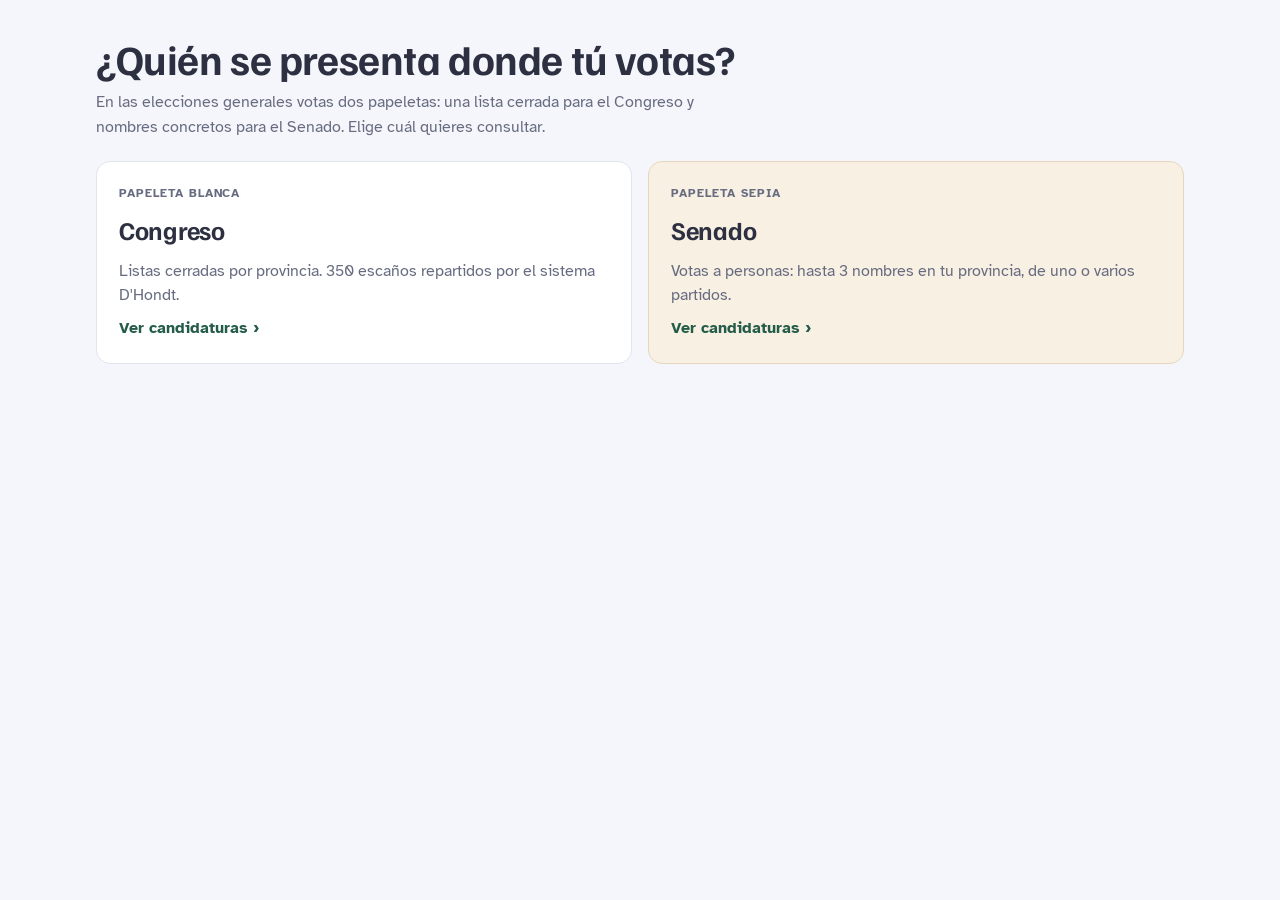
==== commit a9155f58: "updated to provinces" ====
--- a/index.html
+++ b/index.html
@@ -43,7 +43,7 @@
   </nav>
 </div>
 <script>
-  // Un enlace como /#andalucia abre directamente esa comunidad en la cámara elegida
+  // Un enlace como /#sevilla (o /#andalucia, /#lanzarote) abre directamente esa provincia en la cámara elegida
   if (/^#[a-z-]+$/.test(location.hash))
     document.querySelectorAll(".camara").forEach(a => a.href = a.getAttribute("href") + location.hash);
 </script>
--- a/comun/estilos.css
+++ b/comun/estilos.css
@@ -0,0 +1,278 @@
+/* Concepto: hoja de información pública, tranquila. Mapa a la izquierda, "papeleta" a la derecha. */
+:root {
+  --bg: #f5f6fb;
+  --surface: #ffffff;
+  --ink: #2c3040;
+  --muted: #676c80;
+  --line: #e2e4ee;
+  --land: #e2e7f3;
+  --land-hover: #d0d8ee;
+  --sel: #bfe6d6;
+  --sel-line: #7dbfa5;
+  --sel-ink: #245c49;
+  --peach: #fde3d4;
+  --lilac: #e6e0f6;
+  --butter: #fff2c6;
+  --butter-ink: #6d5a17;
+  --focus: #7c8fd6;
+  --sepia: #f8f0e3;
+  --sepia-line: #e6d6bd;
+  --f-display: "Familjen Grotesk", "Helvetica Neue", Arial, sans-serif;
+  --f-body: "Atkinson Hyperlegible", system-ui, -apple-system, "Segoe UI", sans-serif;
+  --r: 14px;
+}
+@media (prefers-color-scheme: dark) {
+  :root:not([data-theme="light"]) {
+    --bg: #1a1c25; --surface: #232633; --ink: #e7e9f2; --muted: #a2a7ba; --line: #343849;
+    --land: #2f3446; --land-hover: #3b4259; --sel: #3d7563; --sel-line: #74c3a5; --sel-ink: #d2f3e5;
+    --peach: #4b3a33; --lilac: #393452; --butter: #4a4328; --butter-ink: #f3e3a6; --focus: #9fb0f0;
+    --sepia: #2d2923; --sepia-line: #4a4136;
+    color-scheme: dark;
+  }
+}
+:root[data-theme="dark"] {
+  --bg: #1a1c25; --surface: #232633; --ink: #e7e9f2; --muted: #a2a7ba; --line: #343849;
+  --land: #2f3446; --land-hover: #3b4259; --sel: #3d7563; --sel-line: #74c3a5; --sel-ink: #d2f3e5;
+  --peach: #4b3a33; --lilac: #393452; --butter: #4a4328; --butter-ink: #f3e3a6; --focus: #9fb0f0;
+  --sepia: #2d2923; --sepia-line: #4a4136;
+  color-scheme: dark;
+}
+
+* { box-sizing: border-box; }
+[hidden] { display: none !important; }
+body {
+  background: var(--bg); color: var(--ink);
+  font-family: var(--f-body); font-size: 16px; line-height: 1.55;
+}
+.wrap {
+  max-width: 1120px; margin: 0 auto;
+  padding-left: max(16px, env(safe-area-inset-left, 0px));
+  padding-right: max(16px, env(safe-area-inset-right, 0px));
+  padding-block: 28px 48px;
+  display: grid; gap: 22px;
+}
+h1, h2, h3 { font-family: var(--f-display); text-wrap: balance; margin: 0; letter-spacing: -0.01em; }
+h1 { font-size: clamp(1.9rem, 4vw, 2.6rem); line-height: 1.1; font-weight: 700; }
+h2 { font-size: 1.35rem; font-weight: 700; }
+h3 { font-size: 1.05rem; font-weight: 600; }
+p { margin: 0; }
+.muted { color: var(--muted); }
+.label { font-size: .75rem; text-transform: uppercase; letter-spacing: .08em; color: var(--muted); font-weight: 700; }
+:focus-visible { outline: 3px solid var(--focus); outline-offset: 2px; border-radius: 6px; }
+button { font: inherit; color: inherit; }
+
+/* Cabecera */
+header { display: grid; gap: 8px; }
+header .lead { max-width: 62ch; color: var(--muted); }
+.aviso {
+  justify-self: start; display: inline-flex; gap: 8px; align-items: center;
+  background: var(--butter); color: var(--butter-ink);
+  padding: 4px 12px; border-radius: 999px; font-size: .85rem; font-weight: 700;
+}
+
+/* Introducción */
+.intro { background: var(--lilac); border-radius: var(--r); padding: 22px; display: grid; gap: 14px; }
+.intro ol { list-style: none; margin: 0; padding: 0; display: grid; gap: 12px; grid-template-columns: repeat(auto-fit, minmax(220px, 1fr)); }
+.intro li { display: grid; grid-template-columns: auto 1fr; gap: 10px; align-items: start; }
+.intro li b { font-family: var(--f-display); }
+.paso {
+  width: 28px; height: 28px; border-radius: 50%; background: var(--surface);
+  display: grid; place-items: center; font-weight: 700; font-family: var(--f-display); font-size: .9rem;
+}
+.intro .nota { font-size: .9rem; max-width: 80ch; }
+
+/* Zona principal */
+main { display: grid; grid-template-columns: minmax(0, 1.15fr) minmax(0, 1fr); gap: 22px; align-items: start; }
+@media (max-width: 860px) { main { grid-template-columns: minmax(0, 1fr); } }
+
+.mapa-caja { display: grid; gap: 12px; }
+.selector { display: flex; gap: 10px; align-items: center; flex-wrap: wrap; }
+.selector label { font-weight: 700; }
+select {
+  font: inherit; color: var(--ink); background: var(--surface);
+  border: 1px solid var(--line); border-radius: 10px; padding: 8px 12px; min-width: 0; max-width: 100%;
+}
+.mapa { width: 100%; height: auto; display: block; }
+.mapa .ca { fill: var(--land); stroke: var(--bg); stroke-width: 1.2; cursor: pointer; transition: fill .15s; }
+.mapa .ca:hover { fill: var(--land-hover); }
+.mapa .ca.activa { fill: var(--sel); stroke: var(--sel-line); stroke-width: 1.6; }
+.mapa .ca:focus-visible { outline: none; stroke: var(--focus); stroke-width: 3; }
+.mapa .marco { fill: none; stroke: var(--line); stroke-width: 1.2; stroke-dasharray: 4 4; }
+.mapa .punto { stroke: var(--bg); stroke-width: 2; }
+.mapa .etq { font: 700 11px var(--f-body); fill: var(--muted); pointer-events: none; }
+
+/* Panel / papeleta */
+.panel {
+  background: var(--surface); border: 1px solid var(--line); border-radius: var(--r);
+  padding: 20px; display: grid; gap: 16px; min-width: 0;
+}
+.panel-cab { display: grid; gap: 6px; }
+.ubic { display: inline-flex; align-items: center; gap: 6px; font-size: .85rem; color: var(--muted); }
+.ubic::before { content: ""; width: 8px; height: 8px; border-radius: 50%; background: var(--sel-line); }
+.tabs { display: flex; flex-wrap: wrap; gap: 6px; }
+.tab {
+  border: 1px solid var(--line); background: transparent; border-radius: 999px;
+  padding: 5px 12px; cursor: pointer; font-size: .9rem;
+}
+.tab[aria-selected="true"] { background: var(--sel); border-color: var(--sel-line); color: var(--sel-ink); font-weight: 700; }
+.escanos { display: flex; align-items: baseline; gap: 8px; }
+.escanos strong { font-family: var(--f-display); font-size: 1.8rem; font-variant-numeric: tabular-nums; }
+
+.partidos { display: grid; gap: 8px; }
+.partido { border: 1px solid var(--line); border-radius: 12px; overflow: hidden; }
+.partido-btn {
+  width: 100%; display: grid; grid-template-columns: auto minmax(0, 1fr) auto; gap: 12px; align-items: center;
+  padding: 12px 14px; border: 0; background: transparent; cursor: pointer; text-align: left;
+}
+.partido-btn:hover { background: var(--bg); }
+.siglas {
+  font: 700 .78rem var(--f-display); letter-spacing: .04em; padding: 4px 8px; border-radius: 8px;
+  background: var(--bg); border: 1px solid var(--line); min-width: 48px; text-align: center;
+}
+.partido-btn .n { font-size: .85rem; color: var(--muted); white-space: nowrap; }
+.chev { transition: transform .2s; display: inline-block; margin-left: 6px; }
+.partido.abierto .chev { transform: rotate(90deg); }
+.partido.abierto { border-color: var(--sel-line); }
+.lista { padding: 4px 14px 14px; display: grid; gap: 10px; }
+.sim { display: flex; flex-wrap: wrap; gap: 8px; align-items: center; font-size: .9rem; background: var(--butter); color: var(--butter-ink); padding: 8px 10px; border-radius: 10px; }
+.sim button { width: 28px; height: 28px; border-radius: 8px; border: 1px solid currentColor; background: transparent; cursor: pointer; color: inherit; line-height: 1; }
+.sim output { font-weight: 700; font-variant-numeric: tabular-nums; min-width: 2ch; text-align: center; }
+.lista ol { list-style: none; margin: 0; padding: 0; display: grid; gap: 2px; }
+.cand {
+  width: 100%; display: grid; grid-template-columns: 2.4ch minmax(0, 1fr) auto; gap: 10px; align-items: center;
+  padding: 6px 8px; border: 0; border-radius: 8px; background: transparent; cursor: pointer; text-align: left;
+}
+.cand:hover { background: var(--bg); }
+.cand .pos { font-variant-numeric: tabular-nums; color: var(--muted); text-align: right; font-size: .9rem; }
+.cand.dentro .pos { color: var(--butter-ink); font-weight: 700; }
+.cand.dentro { box-shadow: inset 3px 0 0 var(--butter-ink); }
+.cand .ver { font-size: .8rem; color: var(--muted); }
+.cand[aria-pressed="true"] { background: var(--sel); color: var(--sel-ink); }
+.cand[aria-pressed="true"] .ver, .cand[aria-pressed="true"] .pos { color: var(--sel-ink); }
+
+/* Noticias */
+.noticias { border-top: 1px dashed var(--line); padding-top: 16px; display: grid; gap: 12px; }
+.noticias ul { list-style: none; margin: 0; padding: 0; display: grid; gap: 10px; }
+.noticia { background: var(--peach); border-radius: 10px; padding: 10px 12px; display: grid; gap: 2px; }
+.noticia a, .noticia span.t { color: inherit; font-weight: 700; text-decoration: none; }
+.noticia a:hover { text-decoration: underline; }
+.noticia small { color: var(--muted); }
+.enlaces { display: flex; flex-wrap: wrap; gap: 8px; }
+.enlaces a {
+  color: var(--ink); text-decoration: none; border: 1px solid var(--line); border-radius: 999px;
+  padding: 5px 12px; font-size: .9rem;
+}
+.enlaces a:hover { background: var(--bg); }
+.vacio { color: var(--muted); font-size: .95rem; }
+
+footer { font-size: .85rem; color: var(--muted); display: grid; gap: 6px; max-width: 80ch; }
+footer a { color: inherit; }
+
+@media (prefers-reduced-motion: reduce) { * { transition: none !important; } }
+@media (min-width: 861px) { .mapa-caja { position: sticky; top: calc(env(safe-area-inset-top, 0px) + 16px); } }
+
+/* Selector de cámara (cada una vive en su propio dominio) */
+.camaras { justify-self: start; display: inline-flex; padding: 4px; gap: 4px; background: var(--surface); border: 1px solid var(--line); border-radius: 999px; }
+.camaras a { text-decoration: none; color: var(--muted); padding: 6px 16px; border-radius: 999px; font-weight: 700; font-size: .95rem; }
+.camaras a:hover { color: var(--ink); background: var(--bg); }
+.camaras a[aria-current="page"] { background: var(--sel); color: var(--sel-ink); }
+.top { display: flex; flex-wrap: wrap; gap: 10px; align-items: center; }
+
+/* Senado: la papeleta real es de color sepia */
+[data-camara="senado"] .panel { background: var(--sepia); border-color: var(--sepia-line); }
+[data-camara="senado"] .partido { border-color: var(--sepia-line); background: var(--surface); }
+.papeleta { display: flex; flex-wrap: wrap; gap: 8px 12px; align-items: center; justify-content: space-between; background: var(--butter); color: var(--butter-ink); padding: 8px 12px; border-radius: 10px; font-size: .92rem; }
+.papeleta:empty { display: none; }
+.borrar { border: 1px solid currentColor; background: transparent; border-radius: 8px; padding: 3px 10px; cursor: pointer; color: inherit; font-size: .85rem; }
+.sen { list-style: none; margin: 0; padding: 0; display: grid; gap: 2px; }
+.sen-fila { display: grid; grid-template-columns: auto minmax(0, 1fr); gap: 8px; align-items: center; }
+.sen-fila input { width: 22px; height: 22px; margin: 0 0 0 8px; accent-color: var(--sel-line); cursor: pointer; }
+.sen-fila input:disabled { cursor: not-allowed; opacity: .4; }
+.sen-fila .cand { grid-template-columns: minmax(0, 1fr) auto; }
+.marca-n { color: var(--sel-ink); background: var(--sel); border-radius: 6px; padding: 1px 6px; font-weight: 700; }
+.pequeno { font-size: .85rem; }
+.sr { position: absolute; width: 1px; height: 1px; overflow: hidden; clip: rect(0 0 0 0); white-space: nowrap; }
+.fuente { background: var(--surface); color: var(--ink); border-radius: 6px; padding: 1px 6px; font-weight: 700; font-size: .78rem; }
+.cargando::before { content: ""; display: inline-block; width: 10px; height: 10px; margin-right: 8px; border-radius: 50%; background: var(--sel-line); animation: latido 1s ease-in-out infinite alternate; }
+@keyframes latido { from { opacity: .25; } to { opacity: 1; } }
+@media (prefers-reduced-motion: reduce) { .cargando::before { animation: none; } }
+
+/* Ficha de candidato: tarjeta sobre el fondo desenfocado */
+.ficha {
+  width: min(640px, calc(100vw - 32px)); max-height: min(86vh, 900px);
+  border: 1px solid var(--line); border-radius: 20px; padding: 0;
+  background: var(--surface); color: var(--ink);
+  box-shadow: 0 24px 60px rgb(20 24 40 / .22);
+  overscroll-behavior: contain;
+}
+.ficha::backdrop { background: rgb(30 34 52 / .28); backdrop-filter: blur(8px) saturate(.9); -webkit-backdrop-filter: blur(8px) saturate(.9); }
+.ficha[open] { animation: entra .22s ease-out; }
+@keyframes entra { from { opacity: 0; transform: translateY(12px) scale(.98); } to { opacity: 1; transform: none; } }
+#ficha-cuerpo { padding: 24px; display: grid; gap: 20px; }
+.cerrar {
+  position: sticky; top: 12px; display: block; margin: 12px 12px -48px auto; z-index: 1;
+  width: 36px; height: 36px; border-radius: 50%; border: 1px solid var(--line);
+  background: var(--surface); cursor: pointer; font-size: 1.3rem; line-height: 1;
+}
+.cerrar:hover { background: var(--bg); }
+.f-cab { display: grid; grid-template-columns: auto minmax(0, 1fr); gap: 14px; align-items: start; padding-right: 40px; }
+.f-cab h2 { font-size: 1.5rem; }
+.f-sec { display: grid; gap: 10px; }
+.f-sec + .f-sec { border-top: 1px dashed var(--line); padding-top: 18px; }
+.f-nota { background: var(--bg); border-radius: 12px; padding: 12px 14px; color: var(--muted); }
+.f-cargo { display: flex; flex-wrap: wrap; gap: 8px; align-items: center; }
+.chip-cargo { background: var(--lilac); border-radius: 999px; padding: 3px 12px; font-weight: 700; font-size: .9rem; }
+.f-det { border: 1px solid var(--line); border-radius: 12px; padding: 10px 14px; }
+.f-det summary { cursor: pointer; font-weight: 700; }
+.f-det dl { margin: 10px 0 2px; display: grid; gap: 6px; }
+.f-det dl div { display: grid; grid-template-columns: minmax(0, 1fr) auto; gap: 12px; border-bottom: 1px solid var(--line); padding-bottom: 6px; }
+.f-det dl div:last-child { border-bottom: 0; }
+.f-det dt { color: var(--muted); min-width: 0; }
+.f-det dd { margin: 0; font-variant-numeric: tabular-nums; text-align: right; font-weight: 700; }
+.ficha .noticias, .ficha ul { list-style: none; margin: 0; padding: 0; display: grid; gap: 10px; }
+@media (max-width: 520px) {
+  .ficha { width: 100vw; max-width: 100vw; max-height: 92vh; margin: auto 0 0; border-radius: 20px 20px 0 0; padding-bottom: env(safe-area-inset-bottom, 0px); }
+  .f-det dl div { grid-template-columns: minmax(0, 1fr); gap: 2px; }
+  .f-det dd { text-align: left; }
+}
+@media (prefers-reduced-motion: reduce) { .ficha[open] { animation: none; } }
+.aviso a { color: inherit; }
+.aviso.definitivo { background: var(--sel); color: var(--sel-ink); }
+.indep { font-size: .75rem; color: var(--muted); border: 1px solid var(--line); border-radius: 6px; padding: 0 5px; margin-left: 4px; white-space: nowrap; }
+
+/* Mapa por provincias: las provincias son lo que se elige; las comunidades solo se insinúan con un trazo */
+.mapa .pv { fill: var(--land); stroke: var(--surface); stroke-width: .7; cursor: pointer; transition: fill .15s; }
+.mapa .pv:hover { fill: var(--land-hover); }
+.mapa .pv.activa { fill: var(--sel); stroke: var(--sel-line); stroke-width: 1.4; }
+.mapa .pv:focus-visible { outline: none; stroke: var(--focus); stroke-width: 2.5; }
+.mapa .pv.punto { stroke: var(--bg); stroke-width: 2; }
+.mapa .fronteras { fill: none; stroke: var(--muted); stroke-width: 1; stroke-opacity: .45; pointer-events: none; }
+.mapa .etq-sel {
+  font: 700 13px var(--f-display); fill: var(--sel-ink); pointer-events: none;
+  paint-order: stroke; stroke: var(--bg); stroke-width: 4px; stroke-linejoin: round;
+}
+
+/* Buscador con filtro */
+.buscador { display: grid; gap: 6px; }
+.caja-busca { position: relative; }
+#buscar {
+  width: 100%; font: inherit; font-size: 1.05rem; color: var(--ink);
+  background: var(--surface) url("data:image/svg+xml,%3Csvg xmlns='http://www.w3.org/2000/svg' width='18' height='18' fill='none' stroke='%23888' stroke-width='2'%3E%3Ccircle cx='8' cy='8' r='6'/%3E%3Cpath d='m13 13 4 4'/%3E%3C/svg%3E") no-repeat 12px center;
+  border: 1px solid var(--line); border-radius: 12px; padding: 11px 14px 11px 40px;
+}
+#buscar:focus { outline: none; border-color: var(--sel-line); box-shadow: 0 0 0 3px color-mix(in srgb, var(--sel) 70%, transparent); }
+#buscar-lista {
+  position: absolute; z-index: 20; left: 0; right: 0; top: calc(100% + 6px);
+  list-style: none; margin: 0; padding: 6px; max-height: min(60vh, 420px); overflow-y: auto;
+  background: var(--surface); border: 1px solid var(--line); border-radius: 12px;
+  box-shadow: 0 14px 34px rgb(20 24 40 / .14);
+}
+.b-grupo { padding: 8px 10px 4px; font-size: .72rem; text-transform: uppercase; letter-spacing: .08em; color: var(--muted); font-weight: 700; }
+.b-op { display: flex; justify-content: space-between; gap: 12px; align-items: baseline; padding: 8px 10px; border-radius: 8px; cursor: pointer; }
+.b-op small { color: var(--muted); text-align: right; }
+.b-op:hover, .b-op.activo { background: var(--sel); color: var(--sel-ink); }
+.b-op.activo small, .b-op:hover small { color: var(--sel-ink); }
+.b-vacio { padding: 10px; color: var(--muted); }
+#p-ccaa { margin-top: -2px; }
+.mapa .pv:focus { outline: none; }
+.b-op.actual span::after { content: " ✓"; color: var(--sel-line); font-weight: 700; }
